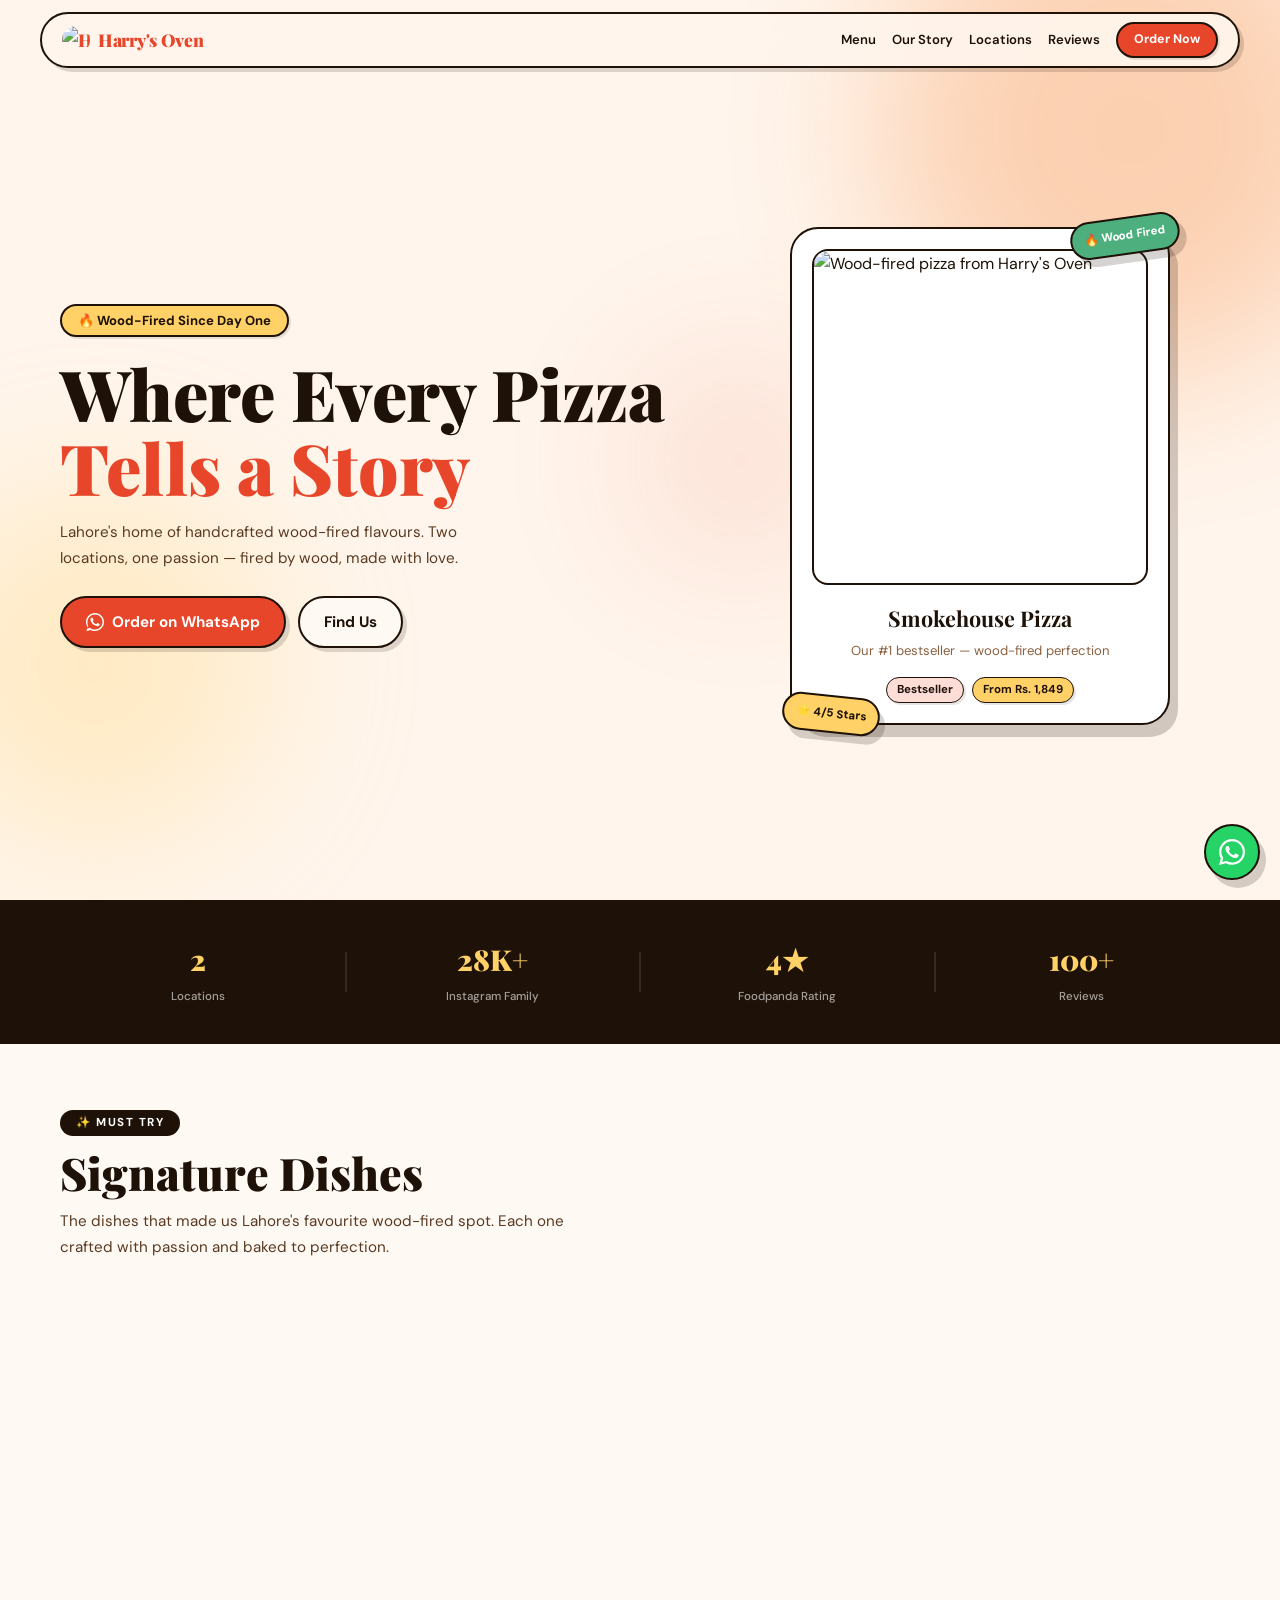
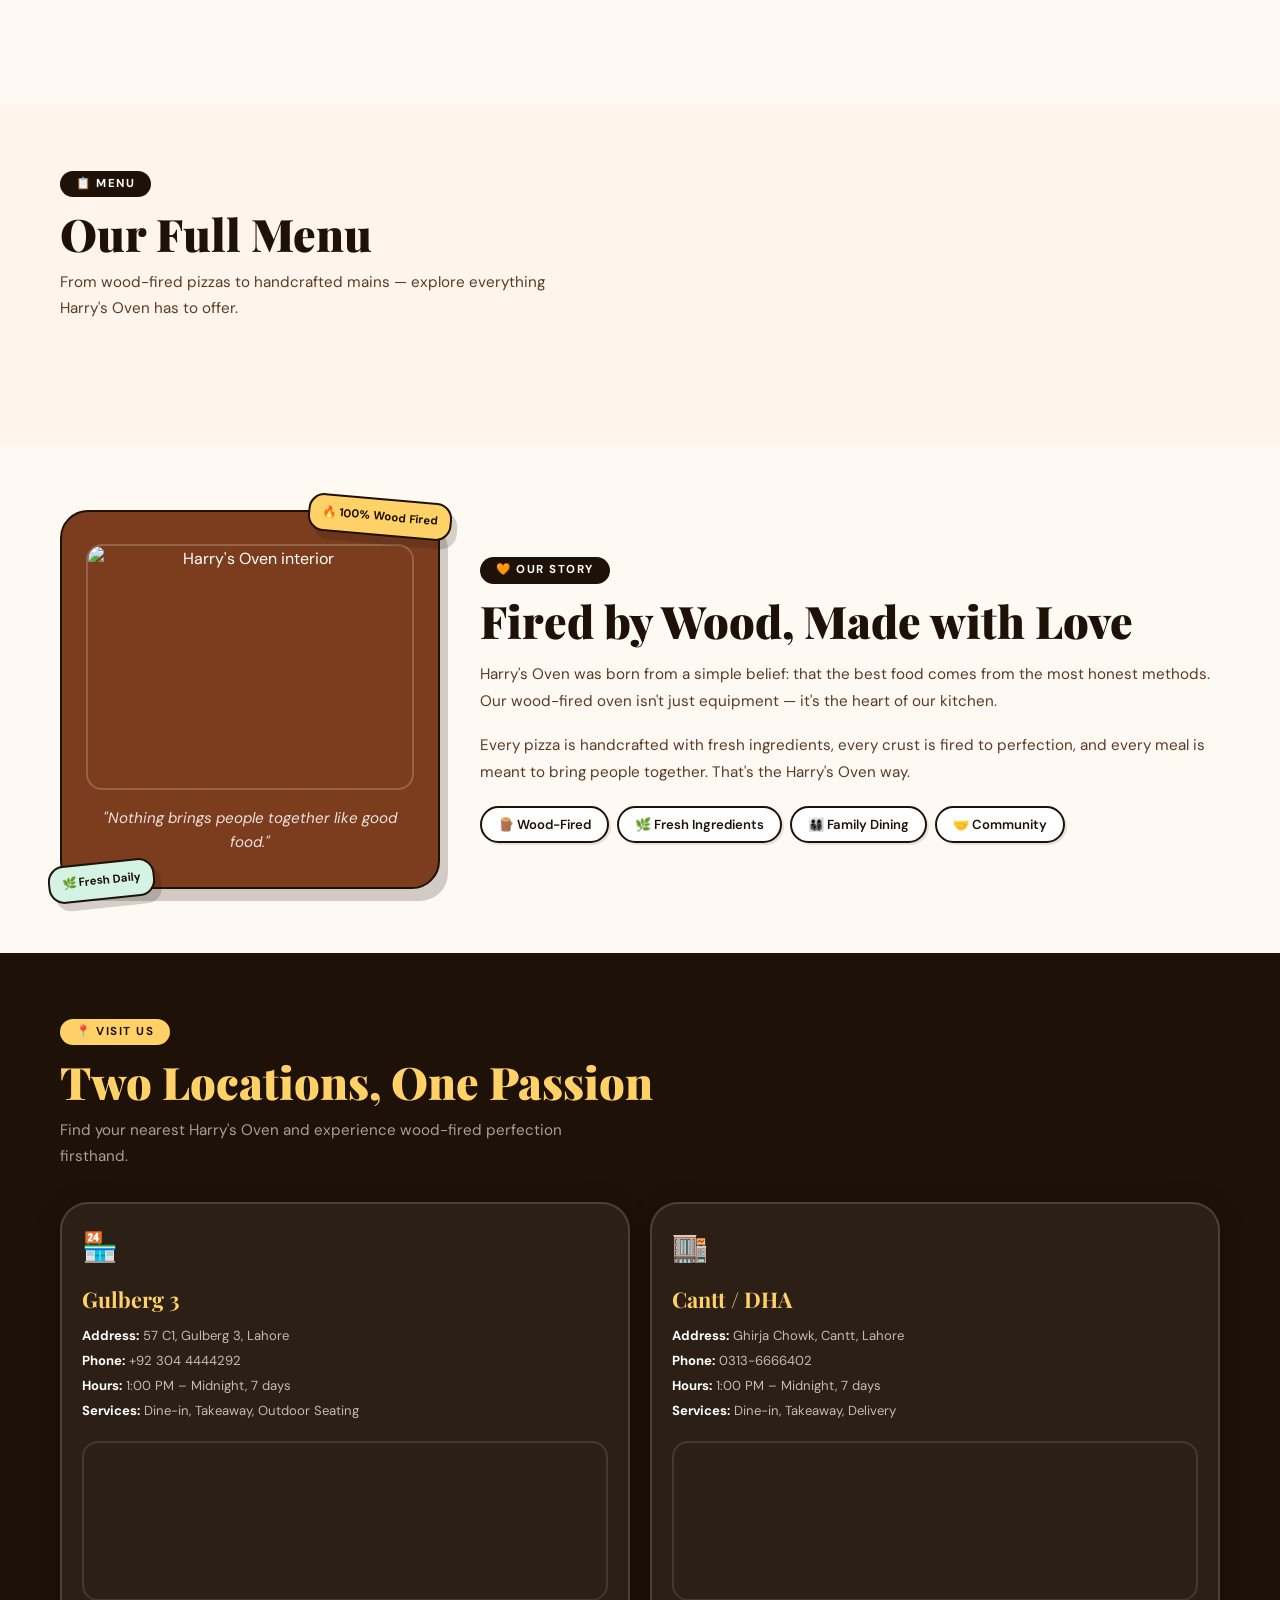
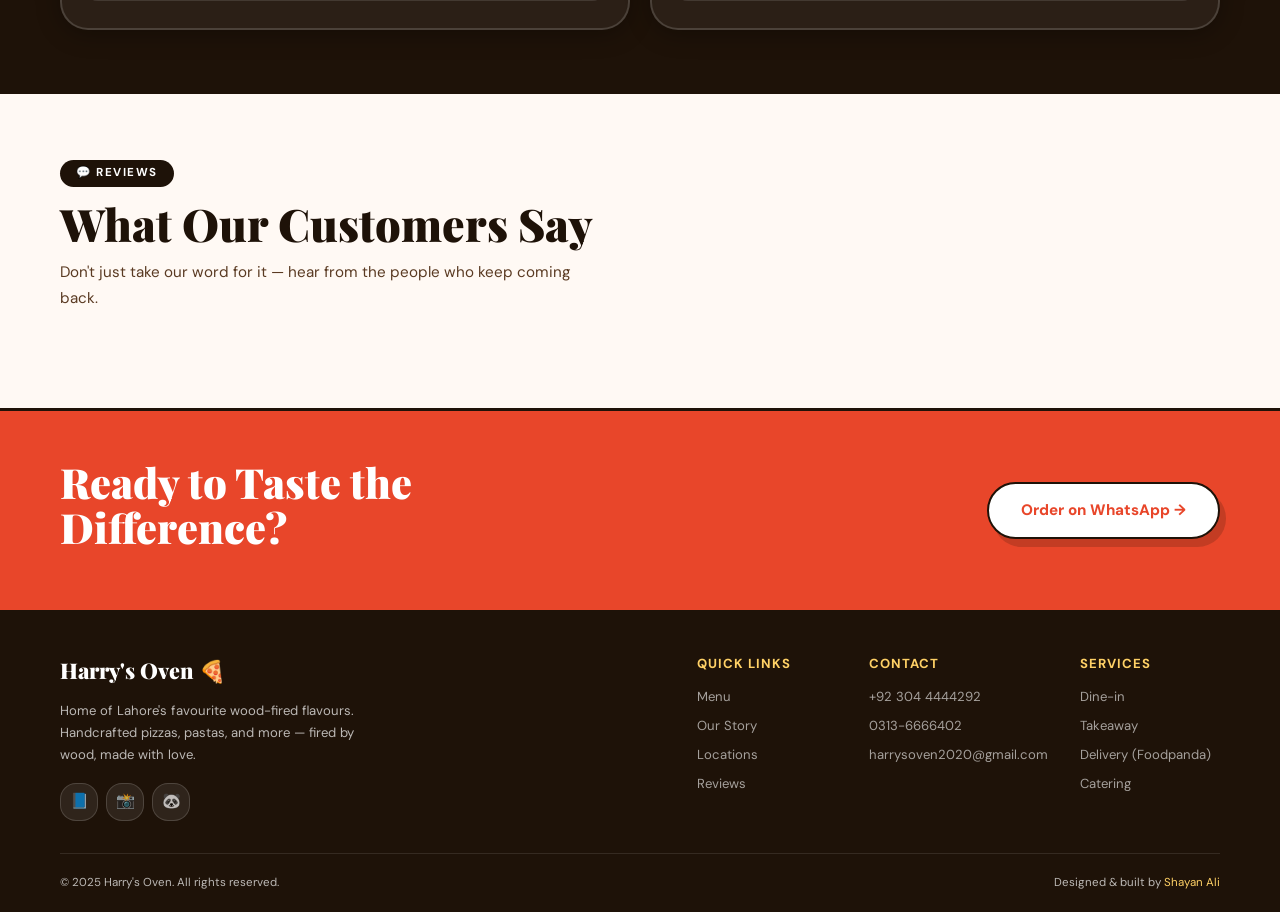
==== index.html @ 1900024e "🍕 Harry's Oven — Wood-Fired Pizza Lahore" ====
<!DOCTYPE html>
<html lang="en">
<head>
  <meta charset="UTF-8">
  <meta name="viewport" content="width=device-width, initial-scale=1.0">
  <title>Harry's Oven | Wood-Fired Pizza & Italian Cuisine in Lahore</title>
  <meta name="description" content="Harry's Oven serves Lahore's favourite handcrafted wood-fired pizzas, pastas, and more. Two locations in Gulberg 3 & Cantt. Dine-in, takeaway, delivery & catering available.">

  <!-- Open Graph -->
  <meta property="og:title" content="Harry's Oven — Wood-Fired Pizza Lahore">
  <meta property="og:description" content="Home of Lahore's favourite wood-fired flavours. Handcrafted pizzas, pastas & more. Two locations.">
  <meta property="og:type" content="restaurant">
  <meta property="og:url" content="https://harrys-oven.pages.dev">

  <!-- Fonts -->
  <link rel="preconnect" href="https://fonts.googleapis.com">
  <link rel="preconnect" href="https://fonts.gstatic.com" crossorigin>
  <link href="https://fonts.googleapis.com/css2?family=Playfair+Display:wght@700;900&family=DM+Sans:wght@400;500;600;700&display=swap" rel="stylesheet">

  <!-- Styles -->
  <link rel="stylesheet" href="css/style.css">

  <!-- Favicon (placeholder — replace with actual logo) -->
  <link rel="icon" type="image/jpeg" href="data:image/svg+xml,<svg xmlns='http://www.w3.org/2000/svg' viewBox='0 0 100 100'><text y='.9em' font-size='90'>🍕</text></svg>">
</head>
<body>

  <!-- ═══ NAVBAR ═══ -->
  <nav class="navbar">
    <div class="nav-inner">
      <a href="#" class="nav-logo">
        <img src="https://images.unsplash.com/photo-1574071318508-1cdbab80d002?w=80&h=80&fit=crop" alt="Harry's Oven Logo">
        Harry's Oven
      </a>
      <div class="nav-links">
        <a href="#menu">Menu</a>
        <a href="#story">Our Story</a>
        <a href="#locations">Locations</a>
        <a href="#reviews">Reviews</a>
        <a href="#contact" class="nav-cta">Order Now</a>
      </div>
      <button class="nav-hamburger" aria-label="Toggle menu">
        <span></span><span></span><span></span>
      </button>
    </div>
  </nav>

  <!-- Mobile overlay -->
  <div class="nav-mobile">
    <a href="#menu">Menu</a>
    <a href="#story">Our Story</a>
    <a href="#locations">Locations</a>
    <a href="#reviews">Reviews</a>
    <a href="#contact">Order Now</a>
  </div>

  <!-- ═══ HERO ═══ -->
  <section class="hero">
    <div class="blob blob-1"></div>
    <div class="blob blob-2"></div>
    <div class="blob blob-3"></div>

    <div class="container">
      <div class="hero-text">
        <div class="hero-badge">🔥 Wood-Fired Since Day One</div>
        <h1>Where Every Pizza <em>Tells a Story</em></h1>
        <p class="hero-sub">Lahore's home of handcrafted wood-fired flavours. Two locations, one passion — fired by wood, made with love.</p>
        <div class="hero-btns">
          <a href="https://wa.me/923044444292?text=Hi%20Harry's%20Oven!%20I'd%20like%20to%20place%20an%20order." class="btn btn-primary" target="_blank" rel="noopener">
            <svg width="18" height="18" viewBox="0 0 24 24" fill="currentColor"><path d="M17.472 14.382c-.297-.149-1.758-.867-2.03-.967-.273-.099-.471-.148-.67.15-.197.297-.767.966-.94 1.164-.173.199-.347.223-.644.075-.297-.15-1.255-.463-2.39-1.475-.883-.788-1.48-1.761-1.653-2.059-.173-.297-.018-.458.13-.606.134-.133.298-.347.446-.52.149-.174.198-.298.298-.497.099-.198.05-.371-.025-.52-.075-.149-.669-1.612-.916-2.207-.242-.579-.487-.5-.669-.51-.173-.008-.371-.01-.57-.01-.198 0-.52.074-.792.372-.272.297-1.04 1.016-1.04 2.479 0 1.462 1.065 2.875 1.213 3.074.149.198 2.096 3.2 5.077 4.487.709.306 1.262.489 1.694.625.712.227 1.36.195 1.871.118.571-.085 1.758-.719 2.006-1.413.248-.694.248-1.289.173-1.413-.074-.124-.272-.198-.57-.347z"/><path d="M12 0C5.373 0 0 5.373 0 12c0 2.625.846 5.059 2.284 7.034L.789 23.492a.5.5 0 00.611.611l4.458-1.495A11.952 11.952 0 0012 24c6.627 0 12-5.373 12-12S18.627 0 12 0zm0 22c-2.387 0-4.594-.768-6.39-2.068l-.446-.34-3.328 1.116 1.116-3.328-.34-.446A9.935 9.935 0 012 12C2 6.486 6.486 2 12 2s10 4.486 10 10-4.486 10-10 10z"/></svg>
            Order on WhatsApp
          </a>
          <a href="#locations" class="btn btn-secondary">Find Us</a>
        </div>
      </div>

      <div class="hero-visual">
        <div class="hero-card">
          <div class="sticker sticker-1">🔥 Wood Fired</div>
          <div class="sticker sticker-2">⭐ 4/5 Stars</div>
          <img class="hero-card-img" src="https://images.unsplash.com/photo-1574071318508-1cdbab80d002?w=500&h=500&fit=crop" alt="Wood-fired pizza from Harry's Oven">
          <div class="hero-card-title">Smokehouse Pizza</div>
          <div class="hero-card-sub">Our #1 bestseller — wood-fired perfection</div>
          <div class="hero-card-tags">
            <span class="sig-badge red">Bestseller</span>
            <span class="sig-badge">From Rs. 1,849</span>
          </div>
        </div>
      </div>
    </div>
  </section>

  <!-- ═══ STATS BAR ═══ -->
  <div class="stats-bar">
    <div class="container">
      <div class="stat-item">
        <span class="stat-num">2</span>
        <span class="stat-label">Locations</span>
      </div>
      <div class="stat-divider"></div>
      <div class="stat-item">
        <span class="stat-num">28K+</span>
        <span class="stat-label">Instagram Family</span>
      </div>
      <div class="stat-divider"></div>
      <div class="stat-item">
        <span class="stat-num">4★</span>
        <span class="stat-label">Foodpanda Rating</span>
      </div>
      <div class="stat-divider"></div>
      <div class="stat-item">
        <span class="stat-num">100+</span>
        <span class="stat-label">Reviews</span>
      </div>
    </div>
  </div>

  <!-- ═══ SIGNATURE DISHES ═══ -->
  <section class="signature-section" id="signature">
    <div class="container">
      <div class="section-eyebrow">✨ Must Try</div>
      <h2>Signature Dishes</h2>
      <p class="section-lead">The dishes that made us Lahore's favourite wood-fired spot. Each one crafted with passion and baked to perfection.</p>
      <div class="signature-grid" id="signature-grid">
        <!-- Rendered by JS -->
      </div>
    </div>
  </section>

  <!-- ═══ FULL MENU ═══ -->
  <section class="menu-section" id="menu">
    <div class="container">
      <div class="section-eyebrow">📋 Menu</div>
      <h2>Our Full Menu</h2>
      <p class="section-lead">From wood-fired pizzas to handcrafted mains — explore everything Harry's Oven has to offer.</p>
      <div class="menu-tabs" id="menu-tabs">
        <!-- Rendered by JS -->
      </div>
      <div class="menu-grid" id="menu-grid">
        <!-- Rendered by JS -->
      </div>
    </div>
  </section>

  <!-- ═══ OUR STORY ═══ -->
  <section class="story-section" id="story">
    <div class="container">
      <div class="story-visual">
        <div class="float-chip chip-1">🔥 100% Wood Fired</div>
        <div class="float-chip chip-2">🌿 Fresh Daily</div>
        <div class="oven-card">
          <img class="oven-card-img" src="https://images.unsplash.com/photo-1555396273-367ea4eb4db5?w=500&h=400&fit=crop" alt="Harry's Oven interior">
          <p>"Nothing brings people together like good food."</p>
        </div>
      </div>
      <div class="story-text">
        <div class="section-eyebrow">🧡 Our Story</div>
        <h2>Fired by Wood, Made with Love</h2>
        <p>Harry's Oven was born from a simple belief: that the best food comes from the most honest methods. Our wood-fired oven isn't just equipment — it's the heart of our kitchen.</p>
        <p>Every pizza is handcrafted with fresh ingredients, every crust is fired to perfection, and every meal is meant to bring people together. That's the Harry's Oven way.</p>
        <div class="story-values">
          <span class="value-chip">🪵 Wood-Fired</span>
          <span class="value-chip">🌿 Fresh Ingredients</span>
          <span class="value-chip">👨‍👩‍👧‍👦 Family Dining</span>
          <span class="value-chip">🤝 Community</span>
        </div>
      </div>
    </div>
  </section>

  <!-- ═══ LOCATIONS ═══ -->
  <section class="locations-section" id="locations">
    <div class="container">
      <div class="section-eyebrow" style="background:var(--clr-yellow);color:var(--clr-dark)">📍 Visit Us</div>
      <h2>Two Locations, One Passion</h2>
      <p class="section-lead">Find your nearest Harry's Oven and experience wood-fired perfection firsthand.</p>
      <div class="locations-grid">
        <div class="loc-card">
          <div class="loc-icon">🏪</div>
          <div class="loc-name">Gulberg 3</div>
          <div class="loc-detail"><strong>Address:</strong> 57 C1, Gulberg 3, Lahore</div>
          <div class="loc-detail"><strong>Phone:</strong> +92 304 4444292</div>
          <div class="loc-detail"><strong>Hours:</strong> 1:00 PM – Midnight, 7 days</div>
          <div class="loc-detail"><strong>Services:</strong> Dine-in, Takeaway, Outdoor Seating</div>
          <iframe class="loc-map" src="https://www.google.com/maps/embed?pb=!1m18!1m12!1m3!1d3401.2!2d74.35!3d31.52!2m3!1f0!2f0!3f0!3m2!1i1024!2i768!4f13.1!3m3!1m2!1s0x0%3A0x0!2zMzHCsDMxJzEyLjAiTiA3NMKwMjEnMDAuMCJF!5e0!3m2!1sen!2spk!4v1" allowfullscreen="" loading="lazy" referrerpolicy="no-referrer-when-downgrade"></iframe>
        </div>
        <div class="loc-card">
          <div class="loc-icon">🏬</div>
          <div class="loc-name">Cantt / DHA</div>
          <div class="loc-detail"><strong>Address:</strong> Ghirja Chowk, Cantt, Lahore</div>
          <div class="loc-detail"><strong>Phone:</strong> 0313-6666402</div>
          <div class="loc-detail"><strong>Hours:</strong> 1:00 PM – Midnight, 7 days</div>
          <div class="loc-detail"><strong>Services:</strong> Dine-in, Takeaway, Delivery</div>
          <iframe class="loc-map" src="https://www.google.com/maps/embed?pb=!1m18!1m12!1m3!1d3404.6!2d74.37!3d31.47!2m3!1f0!2f0!3f0!3m2!1i1024!2i768!4f13.1!3m3!1m2!1s0x0%3A0x0!2zMzHCsDI4JzEyLjAiTiA3NMKwMjInMTIuMCJF!5e0!3m2!1sen!2spk!4v1" allowfullscreen="" loading="lazy" referrerpolicy="no-referrer-when-downgrade"></iframe>
        </div>
      </div>
    </div>
  </section>

  <!-- ═══ REVIEWS ═══ -->
  <section class="reviews-section" id="reviews">
    <div class="container">
      <div class="section-eyebrow">💬 Reviews</div>
      <h2>What Our Customers Say</h2>
      <p class="section-lead">Don't just take our word for it — hear from the people who keep coming back.</p>
      <div class="reviews-grid" id="reviews-grid">
        <!-- Rendered by JS -->
      </div>
    </div>
  </section>

  <!-- ═══ CTA BANNER ═══ -->
  <div class="cta-banner" id="contact">
    <div class="container">
      <h2>Ready to Taste the Difference?</h2>
      <a href="https://wa.me/923044444292?text=Hi%20Harry's%20Oven!%20I'd%20like%20to%20place%20an%20order." class="btn btn-white" target="_blank" rel="noopener">
        Order on WhatsApp →
      </a>
    </div>
  </div>

  <!-- ═══ FOOTER ═══ -->
  <footer>
    <div class="container">
      <div class="footer-top">
        <div class="footer-brand">
          <div class="footer-logo">Harry's Oven 🍕</div>
          <p class="footer-desc">Home of Lahore's favourite wood-fired flavours. Handcrafted pizzas, pastas, and more — fired by wood, made with love.</p>
          <div class="footer-social">
            <a href="https://www.facebook.com/harrysovencafe" target="_blank" rel="noopener" aria-label="Facebook">📘</a>
            <a href="https://www.instagram.com/harrysovencafe" target="_blank" rel="noopener" aria-label="Instagram">📸</a>
            <a href="https://www.foodpanda.pk/restaurant/sw0d/harrys-oven-dha" target="_blank" rel="noopener" aria-label="Foodpanda">🐼</a>
          </div>
        </div>
        <div class="footer-col">
          <h4>Quick Links</h4>
          <a href="#menu">Menu</a>
          <a href="#story">Our Story</a>
          <a href="#locations">Locations</a>
          <a href="#reviews">Reviews</a>
        </div>
        <div class="footer-col">
          <h4>Contact</h4>
          <a href="tel:+923044444292">+92 304 4444292</a>
          <a href="tel:03136666402">0313-6666402</a>
          <a href="mailto:harrysoven2020@gmail.com">harrysoven2020@gmail.com</a>
        </div>
        <div class="footer-col">
          <h4>Services</h4>
          <a href="#">Dine-in</a>
          <a href="#">Takeaway</a>
          <a href="https://www.foodpanda.pk/restaurant/sw0d/harrys-oven-dha" target="_blank" rel="noopener">Delivery (Foodpanda)</a>
          <a href="#">Catering</a>
        </div>
      </div>
      <div class="footer-bottom">
        <span>© 2025 Harry's Oven. All rights reserved.</span>
        <span>Designed & built by <a href="#">Shayan Ali</a></span>
      </div>
    </div>
  </footer>

  <!-- ═══ WHATSAPP FLOAT ═══ -->
  <a href="https://wa.me/923044444292?text=Hi%20Harry's%20Oven!%20I'd%20like%20to%20place%20an%20order." class="whatsapp-float" target="_blank" rel="noopener" aria-label="Chat on WhatsApp">
    <svg viewBox="0 0 24 24"><path d="M17.472 14.382c-.297-.149-1.758-.867-2.03-.967-.273-.099-.471-.148-.67.15-.197.297-.767.966-.94 1.164-.173.199-.347.223-.644.075-.297-.15-1.255-.463-2.39-1.475-.883-.788-1.48-1.761-1.653-2.059-.173-.297-.018-.458.13-.606.134-.133.298-.347.446-.52.149-.174.198-.298.298-.497.099-.198.05-.371-.025-.52-.075-.149-.669-1.612-.916-2.207-.242-.579-.487-.5-.669-.51-.173-.008-.371-.01-.57-.01-.198 0-.52.074-.792.372-.272.297-1.04 1.016-1.04 2.479 0 1.462 1.065 2.875 1.213 3.074.149.198 2.096 3.2 5.077 4.487.709.306 1.262.489 1.694.625.712.227 1.36.195 1.871.118.571-.085 1.758-.719 2.006-1.413.248-.694.248-1.289.173-1.413-.074-.124-.272-.198-.57-.347m-5.421 7.403h-.004a9.87 9.87 0 01-5.031-1.378l-.361-.214-3.741 .981.998-3.648-.235-.374a9.86 9.86 0 01-1.51-5.26c.001-5.45 4.436-9.884 9.888-9.884 2.64 0 5.122 1.03 6.988 2.898a9.825 9.825 0 012.893 6.994c-.003 5.45-4.437 9.884-9.885 9.884m8.413-18.297A11.815 11.815 0 0012.05 0C5.495 0 .16 5.335.157 11.892c0 2.096.547 4.142 1.588 5.945L.057 24l6.305-1.654a11.882 11.882 0 005.683 1.448h.005c6.554 0 11.89-5.335 11.893-11.893a11.821 11.821 0 00-3.48-8.413z"/></svg>
    <span class="whatsapp-tooltip">Order on WhatsApp</span>
  </a>

  <!-- ═══ SCRIPTS ═══ -->
  <script src="https://www.gstatic.com/firebasejs/10.12.2/firebase-app-compat.js"></script>
  <script src="https://www.gstatic.com/firebasejs/10.12.2/firebase-database-compat.js"></script>
  <script src="js/firebase-init.js"></script>
  <script src="js/app.js"></script>
</body>
</html>
---- css/style.css ----
/* ═══════════════════════════════════════════════════════════
   HARRY'S OVEN — Claymorphism Design System
   ═══════════════════════════════════════════════════════════ */

/* ── TOKENS ─────────────────────────────────────────────── */
:root {
  --clr-bg:        #FFF5EC;
  --clr-cream:     #FFF9F4;
  --clr-dark:      #1E1208;
  --clr-red:       #E8462A;
  --clr-red-dark:  #C4301A;
  --clr-orange:    #F57C2B;
  --clr-yellow:    #FFD166;
  --clr-green:     #4CAF7D;
  --clr-green-dark:#3A8A62;
  --clr-brown:     #7B3D1E;
  --clr-text:      #1E1208;
  --clr-text-mid:  #5A3A22;
  --clr-text-light:#8A6040;

  --shadow-xs: 2px 2px 0px rgba(30,18,8,0.10);
  --shadow-sm: 4px 4px 0px rgba(30,18,8,0.15);
  --shadow-md: 6px 8px 0px rgba(30,18,8,0.18);
  --shadow-lg: 8px 12px 0px rgba(30,18,8,0.20);
  --shadow-xl: 10px 16px 0px rgba(30,18,8,0.22);

  --r-pill:  9999px;
  --r-card:  28px;
  --r-sm:    16px;
  --r-xs:    10px;

  --sp-1: 4px;  --sp-2: 8px;  --sp-3: 12px;  --sp-4: 16px;
  --sp-5: 20px; --sp-6: 24px; --sp-8: 32px;   --sp-10: 40px;
  --sp-12: 48px; --sp-16: 64px; --sp-20: 80px;

  --ff-display: 'Playfair Display', Georgia, serif;
  --ff-body:    'DM Sans', -apple-system, sans-serif;

  --fs-xs: 0.72rem;  --fs-sm: 0.82rem;  --fs-base: 0.95rem;
  --fs-md: 1.1rem;   --fs-lg: 1.35rem;  --fs-xl: 1.8rem;
  --fs-2xl: 2.4rem;  --fs-3xl: 3.2rem;  --fs-4xl: 4rem;

  --ease-out: cubic-bezier(0.22, 1, 0.36, 1);
  --t-fast: 150ms var(--ease-out);
  --t-base: 250ms var(--ease-out);
}

/* ── RESET ──────────────────────────────────────────────── */
*, *::before, *::after { box-sizing: border-box; margin: 0; padding: 0; }
html { scroll-behavior: smooth; -webkit-text-size-adjust: 100%; }
img { max-width: 100%; height: auto; display: block; }
a { color: inherit; text-decoration: none; }
button { font: inherit; cursor: pointer; border: none; background: none; }
ul, ol { list-style: none; }

body {
  font-family: var(--ff-body);
  background: var(--clr-bg);
  color: var(--clr-text);
  line-height: 1.6;
  overflow-x: hidden;
  -webkit-font-smoothing: antialiased;
}

/* ── UTILITIES ──────────────────────────────────────────── */
.container { width: 100%; max-width: 1200px; margin: 0 auto; padding: 0 var(--sp-5); }
.sr-only { position: absolute; width: 1px; height: 1px; padding: 0; margin: -1px; overflow: hidden; clip: rect(0,0,0,0); border: 0; }

/* ── NAVBAR ─────────────────────────────────────────────── */
.navbar {
  position: fixed; top: 0; left: 0; right: 0; z-index: 1000;
  padding: var(--sp-3);
  transition: background var(--t-base), box-shadow var(--t-base);
}
.navbar.scrolled {
  background: rgba(255,245,236,0.95);
  backdrop-filter: blur(16px);
  -webkit-backdrop-filter: blur(16px);
  box-shadow: 0 2px 20px rgba(30,18,8,0.08);
}
.nav-inner {
  max-width: 1200px; margin: 0 auto;
  display: flex; align-items: center; justify-content: space-between;
  background: rgba(255,245,236,0.92);
  backdrop-filter: blur(14px);
  -webkit-backdrop-filter: blur(14px);
  border: 2px solid var(--clr-dark);
  border-radius: var(--r-pill);
  padding: 8px var(--sp-5);
  box-shadow: var(--shadow-sm);
}
.nav-logo {
  font-family: var(--ff-display);
  font-size: 1.1rem; font-weight: 900;
  color: var(--clr-red);
  letter-spacing: -0.3px;
  display: flex; align-items: center; gap: var(--sp-2);
  white-space: nowrap;
}
.nav-logo img { height: 28px; width: 28px; border-radius: 50%; object-fit: cover; flex-shrink: 0; }
.nav-links { display: flex; align-items: center; gap: var(--sp-4); }
.nav-links a {
  font-size: var(--fs-sm); font-weight: 600;
  color: var(--clr-text); transition: color var(--t-fast);
  position: relative; white-space: nowrap;
}
.nav-links a:hover { color: var(--clr-red); }
.nav-links a::after {
  content: ''; position: absolute; bottom: -4px; left: 0;
  width: 0; height: 2px; background: var(--clr-red);
  transition: width var(--t-base);
}
.nav-links a:hover::after { width: 100%; }
.nav-cta {
  background: var(--clr-red); color: #fff !important;
  border: 2px solid var(--clr-dark);
  border-radius: var(--r-pill);
  padding: 6px var(--sp-4);
  font-weight: 700 !important; font-size: 0.78rem !important;
  box-shadow: var(--shadow-xs);
  transition: transform var(--t-fast), box-shadow var(--t-fast);
  white-space: nowrap;
}
.nav-cta:hover { transform: translate(-1px,-2px); box-shadow: var(--shadow-sm); }
.nav-cta::after { display: none !important; }

/* Mobile hamburger */
.nav-hamburger {
  display: none;
  flex-direction: column; gap: 5px;
  padding: var(--sp-2);
  min-width: 36px;
}
.nav-hamburger span {
  display: block; width: 22px; height: 2.5px;
  background: var(--clr-dark); border-radius: 2px;
  transition: transform var(--t-base), opacity var(--t-base);
}
.nav-hamburger.active span:nth-child(1) { transform: translateY(7.5px) rotate(45deg); }
.nav-hamburger.active span:nth-child(2) { opacity: 0; }
.nav-hamburger.active span:nth-child(3) { transform: translateY(-7.5px) rotate(-45deg); }

/* Mobile menu overlay */
.nav-mobile {
  display: none;
  position: fixed; inset: 0; z-index: 999;
  background: rgba(255,245,236,0.98);
  backdrop-filter: blur(20px);
  -webkit-backdrop-filter: blur(20px);
  flex-direction: column; align-items: center; justify-content: center;
  gap: var(--sp-8);
  opacity: 0; pointer-events: none;
  transition: opacity var(--t-base);
}
.nav-mobile.open { opacity: 1; pointer-events: all; }
.nav-mobile a {
  font-family: var(--ff-display);
  font-size: var(--fs-xl); font-weight: 700;
  color: var(--clr-text); transition: color var(--t-fast);
}
.nav-mobile a:hover { color: var(--clr-red); }

/* ── HERO ───────────────────────────────────────────────── */
.hero {
  min-height: 100vh; display: flex; align-items: center;
  padding: 100px var(--sp-5) var(--sp-12);
  position: relative; overflow: hidden;
}
.hero .container { display: flex; gap: var(--sp-10); align-items: center; }

/* Floating blobs */
.blob {
  position: absolute; border-radius: 50%;
  filter: blur(80px); opacity: 0.3; pointer-events: none;
}
.blob-1 { width: 500px; height: 500px; background: var(--clr-orange); top: -120px; right: -100px; }
.blob-2 { width: 350px; height: 350px; background: var(--clr-yellow); bottom: 60px; left: -80px; }
.blob-3 { width: 200px; height: 200px; background: var(--clr-red); top: 40%; left: 50%; opacity: 0.15; }

.hero-text { flex: 1; min-width: 0; position: relative; z-index: 2; }
.hero-badge {
  display: inline-flex; align-items: center; gap: var(--sp-2);
  background: var(--clr-yellow);
  border: 2px solid var(--clr-dark);
  border-radius: var(--r-pill);
  padding: var(--sp-1) var(--sp-4);
  font-size: var(--fs-sm); font-weight: 700;
  box-shadow: var(--shadow-xs);
  margin-bottom: var(--sp-5);
}
h1 {
  font-family: var(--ff-display);
  font-size: clamp(2.4rem, 5.5vw, 4.5rem);
  font-weight: 900; line-height: 1.05;
  margin-bottom: var(--sp-4);
}
h1 em { font-style: normal; color: var(--clr-red); display: block; }
.hero-sub {
  font-size: var(--fs-base); color: var(--clr-text-mid);
  line-height: 1.7; max-width: 460px;
  margin-bottom: var(--sp-6);
}
.hero-btns { display: flex; gap: var(--sp-3); flex-wrap: wrap; }

/* Buttons */
.btn {
  display: inline-flex; align-items: center; justify-content: center; gap: var(--sp-2);
  font-weight: 700; font-size: var(--fs-base);
  border: 2.5px solid var(--clr-dark);
  border-radius: var(--r-pill);
  padding: 12px 24px;
  box-shadow: var(--shadow-sm);
  transition: transform var(--t-fast), box-shadow var(--t-fast);
  cursor: pointer; text-decoration: none;
  white-space: nowrap;
}
.btn:hover { transform: translate(-2px,-3px); box-shadow: var(--shadow-md); }
.btn:active { transform: translate(0,0); box-shadow: var(--shadow-xs); }
.btn-primary { background: var(--clr-red); color: #fff; }
.btn-primary:hover { background: var(--clr-red-dark); }
.btn-secondary { background: var(--clr-cream); color: var(--clr-text); }
.btn-green { background: var(--clr-green); color: #fff; }
.btn-green:hover { background: var(--clr-green-dark); }
.btn-sm { padding: 8px 18px; font-size: var(--fs-sm); }

/* Hero visual */
.hero-visual {
  flex: 1; min-width: 0; max-width: 480px;
  position: relative; z-index: 2;
  display: flex; justify-content: center;
}
.hero-card {
  background: #fff;
  border: 2.5px solid var(--clr-dark);
  border-radius: var(--r-card);
  padding: var(--sp-5);
  box-shadow: var(--shadow-lg);
  max-width: 380px; width: 100%;
  position: relative;
}
.hero-card-img {
  width: 100%; aspect-ratio: 1; object-fit: cover;
  border-radius: var(--r-sm);
  border: 2px solid var(--clr-dark);
  margin-bottom: var(--sp-4);
}
.hero-card-title {
  font-family: var(--ff-display);
  font-size: var(--fs-lg); font-weight: 700;
  text-align: center; margin-bottom: var(--sp-1);
}
.hero-card-sub {
  font-size: var(--fs-sm); color: var(--clr-text-light);
  text-align: center; margin-bottom: var(--sp-4);
}
.hero-card-tags { display: flex; gap: var(--sp-2); flex-wrap: wrap; justify-content: center; }

/* Floating stickers */
.sticker {
  position: absolute;
  border: 2.5px solid var(--clr-dark);
  border-radius: var(--r-card);
  padding: var(--sp-2) var(--sp-3);
  font-size: var(--fs-xs); font-weight: 800;
  box-shadow: var(--shadow-md);
  white-space: nowrap;
  z-index: 3;
}
.sticker-1 { background: var(--clr-green); color: #fff; top: -12px; right: -12px; transform: rotate(-8deg); }
.sticker-2 { background: var(--clr-yellow); bottom: -10px; left: -10px; transform: rotate(6deg); }

/* ── STATS BAR ──────────────────────────────────────────── */
.stats-bar {
  background: var(--clr-dark);
  padding: var(--sp-6) var(--sp-5);
}
.stats-bar .container {
  display: flex; flex-wrap: wrap;
  justify-content: space-around; align-items: center; gap: var(--sp-2);
}
.stat-item { text-align: center; padding: var(--sp-3) var(--sp-4); flex: 1; min-width: 80px; }
.stat-num {
  font-family: var(--ff-display);
  font-size: var(--fs-xl); font-weight: 900;
  color: var(--clr-yellow); display: block;
}
.stat-label { font-size: var(--fs-xs); color: rgba(255,255,255,0.6); font-weight: 500; }
.stat-divider { width: 2px; height: 40px; background: rgba(255,255,255,0.1); }

/* ── SECTION COMMON ─────────────────────────────────────── */
section { padding: var(--sp-16) var(--sp-5); }
.section-eyebrow {
  display: inline-flex; align-items: center; gap: var(--sp-2);
  background: var(--clr-dark); color: #fff;
  border-radius: var(--r-pill);
  padding: var(--sp-1) var(--sp-4);
  font-size: var(--fs-xs); font-weight: 700;
  letter-spacing: 1.5px; text-transform: uppercase;
  margin-bottom: var(--sp-3);
}
h2 {
  font-family: var(--ff-display);
  font-size: clamp(1.7rem, 4vw, 2.8rem);
  font-weight: 900; line-height: 1.1;
  margin-bottom: var(--sp-3);
}
.section-lead {
  font-size: var(--fs-base); color: var(--clr-text-mid);
  line-height: 1.7; max-width: 520px;
  margin-bottom: var(--sp-8);
}

/* ── SIGNATURE DISHES ───────────────────────────────────── */
.signature-section { background: var(--clr-cream); }
.signature-grid {
  display: grid;
  grid-template-columns: repeat(auto-fill, minmax(220px, 1fr));
  gap: var(--sp-4);
}
.sig-card {
  background: #fff;
  border: 2.5px solid var(--clr-dark);
  border-radius: var(--r-card);
  overflow: hidden;
  box-shadow: var(--shadow-md);
  transition: transform var(--t-base), box-shadow var(--t-base);
  position: relative;
}
.sig-card:hover { transform: translate(-3px,-4px); box-shadow: var(--shadow-lg); }
.sig-card-img {
  width: 100%; aspect-ratio: 4/3; object-fit: cover;
  border-bottom: 2.5px solid var(--clr-dark);
}
.sig-card-body { padding: var(--sp-4); }
.sig-card-name {
  font-family: var(--ff-display);
  font-size: var(--fs-base); font-weight: 700;
  margin-bottom: 4px;
}
.sig-card-desc {
  font-size: var(--fs-sm); color: var(--clr-text-light);
  line-height: 1.5; margin-bottom: var(--sp-3);
}
.sig-card-footer { display: flex; align-items: center; justify-content: space-between; }
.sig-price { font-weight: 800; color: var(--clr-red); font-size: var(--fs-base); }
.sig-badge {
  background: var(--clr-yellow);
  border: 1.5px solid var(--clr-dark);
  border-radius: var(--r-pill);
  padding: 3px 10px;
  font-size: var(--fs-xs); font-weight: 700;
  box-shadow: var(--shadow-xs);
}
.sig-badge.green { background: #D4F3E5; }
.sig-badge.red { background: #FFDDD7; }

/* ── MENU ────────────────────────────────────────────────── */
.menu-section { }
.menu-tabs {
  display: flex; gap: var(--sp-2); flex-wrap: wrap;
  margin-bottom: var(--sp-6);
  overflow-x: auto;
  -webkit-overflow-scrolling: touch;
  scrollbar-width: none;
  -ms-overflow-style: none;
  padding-bottom: var(--sp-1);
}
.menu-tabs::-webkit-scrollbar { display: none; }
.tab-btn {
  border: 2px solid var(--clr-dark);
  border-radius: var(--r-pill);
  padding: 8px var(--sp-4);
  font-size: var(--fs-sm); font-weight: 600;
  cursor: pointer;
  background: #fff;
  box-shadow: var(--shadow-xs);
  transition: all var(--t-fast);
  white-space: nowrap;
  flex-shrink: 0;
}
.tab-btn.active, .tab-btn:hover {
  background: var(--clr-red); color: #fff;
  transform: translate(-1px,-2px); box-shadow: var(--shadow-sm);
}
.menu-grid {
  display: grid;
  grid-template-columns: repeat(auto-fill, minmax(250px, 1fr));
  gap: var(--sp-4);
}
.menu-card {
  background: #fff;
  border: 2.5px solid var(--clr-dark);
  border-radius: var(--r-card);
  overflow: hidden;
  box-shadow: var(--shadow-md);
  transition: transform var(--t-base), box-shadow var(--t-base);
  position: relative;
}
.menu-card:hover { transform: translate(-3px,-4px); box-shadow: var(--shadow-lg); }
.menu-card-img {
  width: 100%; aspect-ratio: 16/10; object-fit: cover;
  border-bottom: 2.5px solid var(--clr-dark);
  background: var(--clr-cream);
}
.menu-card-body { padding: var(--sp-4); }
.menu-card-name {
  font-family: var(--ff-display);
  font-size: var(--fs-base); font-weight: 700;
  margin-bottom: 4px;
}
.menu-card-desc {
  font-size: var(--fs-sm); color: var(--clr-text-light);
  line-height: 1.55; margin-bottom: var(--sp-3);
}
.menu-card-footer { display: flex; align-items: center; justify-content: space-between; flex-wrap: wrap; gap: var(--sp-2); }
.menu-price { font-weight: 800; color: var(--clr-red); font-size: var(--fs-base); }
.menu-price .from { font-size: var(--fs-xs); color: var(--clr-text-light); font-weight: 500; }
.menu-sizes {
  display: flex; gap: var(--sp-2); margin-bottom: var(--sp-3);
  flex-wrap: wrap;
}
.size-chip {
  border: 1.5px solid var(--clr-dark);
  border-radius: var(--r-pill);
  padding: 3px 10px;
  font-size: var(--fs-xs); font-weight: 700;
  background: var(--clr-cream);
  cursor: pointer;
  transition: all var(--t-fast);
}
.size-chip.active { background: var(--clr-yellow); }
.menu-badge {
  background: var(--clr-yellow);
  border: 1.5px solid var(--clr-dark);
  border-radius: var(--r-pill);
  padding: 3px 10px;
  font-size: var(--fs-xs); font-weight: 700;
  box-shadow: var(--shadow-xs);
}
.menu-badge.green { background: #D4F3E5; }
.menu-badge.red { background: #FFDDD7; }
.sold-ribbon {
  position: absolute; top: 12px; right: -6px;
  background: var(--clr-red); color: #fff;
  font-size: var(--fs-xs); font-weight: 700;
  padding: 4px 12px;
  border-radius: 4px 0 0 4px;
  box-shadow: 2px 2px 0 rgba(30,18,8,0.2);
  z-index: 2;
}
.sold-ribbon::after {
  content: ''; position: absolute; bottom: -6px; right: 0;
  border: 3px solid transparent;
  border-top-color: #9e2010; border-right-color: #9e2010;
}

/* ── OUR STORY ──────────────────────────────────────────── */
.story-section { background: var(--clr-cream); }
.story-section .container {
  display: flex; align-items: center;
  gap: var(--sp-10); flex-wrap: wrap;
}
.story-visual {
  flex: 1; min-width: 240px; max-width: 380px;
  position: relative;
}
.oven-card {
  background: var(--clr-brown);
  border: 2.5px solid var(--clr-dark);
  border-radius: var(--r-card);
  padding: var(--sp-8) var(--sp-6);
  box-shadow: var(--shadow-lg);
  text-align: center; color: #fff;
}
.oven-card-img {
  width: 100%; aspect-ratio: 4/3; object-fit: cover;
  border-radius: var(--r-sm);
  border: 2px solid rgba(255,255,255,0.2);
  margin-bottom: var(--sp-4);
}
.oven-card p {
  font-size: var(--fs-base); opacity: 0.85;
  font-style: italic; line-height: 1.6;
}
.float-chip {
  position: absolute;
  border: 2px solid var(--clr-dark);
  border-radius: var(--r-sm);
  padding: var(--sp-2) var(--sp-3);
  font-size: var(--fs-xs); font-weight: 700;
  box-shadow: var(--shadow-md);
  white-space: nowrap;
}
.chip-1 { background: var(--clr-yellow); top: -12px; right: -12px; transform: rotate(5deg); }
.chip-2 { background: #D4F3E5; bottom: -12px; left: -12px; transform: rotate(-6deg); }

.story-text { flex: 1; min-width: 260px; }
.story-text h2 { margin-bottom: var(--sp-4); }
.story-text p { font-size: var(--fs-base); color: var(--clr-text-mid); line-height: 1.8; margin-bottom: var(--sp-4); }
.story-values { display: flex; gap: var(--sp-2); flex-wrap: wrap; margin-top: var(--sp-5); }
.value-chip {
  background: #fff;
  border: 2px solid var(--clr-dark);
  border-radius: var(--r-pill);
  padding: 6px var(--sp-4);
  font-size: var(--fs-sm); font-weight: 600;
  box-shadow: var(--shadow-xs);
}

/* ── LOCATIONS ──────────────────────────────────────────── */
.locations-section { background: var(--clr-dark); color: #fff; }
.locations-section h2 { color: var(--clr-yellow); }
.locations-section .section-lead { color: rgba(255,255,255,0.6); }
.locations-grid {
  display: grid;
  grid-template-columns: repeat(auto-fit, minmax(260px, 1fr));
  gap: var(--sp-5);
}
.loc-card {
  background: rgba(255,255,255,0.06);
  border: 2px solid rgba(255,255,255,0.15);
  border-radius: var(--r-card);
  padding: var(--sp-5);
  box-shadow: 0 4px 24px rgba(0,0,0,0.3);
  transition: transform var(--t-base);
}
.loc-card:hover { transform: translateY(-4px); }
.loc-icon { font-size: 1.8rem; margin-bottom: var(--sp-3); }
.loc-name {
  font-family: var(--ff-display);
  font-size: var(--fs-lg); font-weight: 700;
  margin-bottom: var(--sp-2); color: var(--clr-yellow);
}
.loc-detail { font-size: var(--fs-sm); color: rgba(255,255,255,0.7); margin-bottom: var(--sp-1); line-height: 1.6; }
.loc-detail strong { color: #fff; }
.loc-map {
  width: 100%; height: 160px;
  border-radius: var(--r-sm);
  border: 2px solid rgba(255,255,255,0.15);
  margin-top: var(--sp-4);
  filter: grayscale(0.4) brightness(0.8);
  transition: filter var(--t-base);
}
.loc-card:hover .loc-map { filter: grayscale(0) brightness(1); }

/* ── REVIEWS ────────────────────────────────────────────── */
.reviews-section { background: var(--clr-cream); }
.reviews-grid {
  display: grid;
  grid-template-columns: repeat(auto-fill, minmax(260px, 1fr));
  gap: var(--sp-4);
}
.review-card {
  background: #fff;
  border: 2.5px solid var(--clr-dark);
  border-radius: var(--r-card);
  padding: var(--sp-5);
  box-shadow: var(--shadow-md);
  transition: transform var(--t-base);
}
.review-card:hover { transform: translate(-2px,-3px); }
.review-stars { font-size: var(--fs-md); margin-bottom: var(--sp-2); color: var(--clr-yellow); }
.review-text {
  font-size: var(--fs-sm); line-height: 1.7;
  color: var(--clr-text-mid); margin-bottom: var(--sp-3);
  font-style: italic;
}
.review-author { display: flex; align-items: center; gap: var(--sp-2); }
.review-avatar {
  width: 34px; height: 34px; border-radius: 50%;
  background: var(--clr-yellow);
  border: 2px solid var(--clr-dark);
  display: flex; align-items: center; justify-content: center;
  font-weight: 700; font-size: var(--fs-sm);
  flex-shrink: 0;
}
.review-name { font-weight: 700; font-size: var(--fs-sm); }
.review-platform { font-size: var(--fs-xs); color: var(--clr-text-light); }

/* ── CTA BANNER ─────────────────────────────────────────── */
.cta-banner {
  background: var(--clr-red);
  border-top: 3px solid var(--clr-dark);
  border-bottom: 3px solid var(--clr-dark);
  padding: var(--sp-12) var(--sp-5);
}
.cta-banner .container {
  display: flex; flex-wrap: wrap;
  align-items: center; justify-content: space-between;
  gap: var(--sp-6);
}
.cta-banner h2 { color: #fff; font-size: clamp(1.5rem, 4vw, 2.6rem); max-width: 500px; }
.btn-white {
  background: #fff !important; color: var(--clr-red) !important;
  font-weight: 800 !important;
  border: 2.5px solid var(--clr-dark) !important;
  border-radius: var(--r-pill) !important;
  padding: 14px 32px !important;
  box-shadow: var(--shadow-md) !important;
  transition: transform var(--t-fast), box-shadow var(--t-fast) !important;
}
.btn-white:hover { transform: translate(-2px,-3px) !important; box-shadow: var(--shadow-lg) !important; }

/* ── FOOTER ─────────────────────────────────────────────── */
footer {
  background: var(--clr-dark); color: rgba(255,255,255,0.7);
  padding: var(--sp-10) var(--sp-5) var(--sp-5);
}
.footer-top { display: flex; flex-wrap: wrap; gap: var(--sp-8); margin-bottom: var(--sp-8); }
.footer-brand { flex: 2; min-width: 200px; }
.footer-logo {
  font-family: var(--ff-display);
  font-size: var(--fs-lg); font-weight: 900;
  color: #fff; margin-bottom: var(--sp-3);
}
.footer-desc { font-size: var(--fs-sm); line-height: 1.7; max-width: 320px; margin-bottom: var(--sp-4); }
.footer-social { display: flex; gap: var(--sp-2); }
.footer-social a {
  width: 38px; height: 38px; border-radius: var(--r-sm);
  background: rgba(255,255,255,0.08);
  border: 1.5px solid rgba(255,255,255,0.15);
  display: flex; align-items: center; justify-content: center;
  font-size: var(--fs-base); transition: all var(--t-fast);
}
.footer-social a:hover { background: var(--clr-red); border-color: var(--clr-red); transform: translateY(-2px); }

.footer-col { min-width: 140px; }
.footer-col h4 {
  color: var(--clr-yellow); font-size: var(--fs-sm);
  font-weight: 700; text-transform: uppercase;
  letter-spacing: 1px; margin-bottom: var(--sp-3);
}
.footer-col a {
  display: block; font-size: var(--fs-sm); color: rgba(255,255,255,0.6);
  margin-bottom: var(--sp-2); transition: color var(--t-fast);
}
.footer-col a:hover { color: #fff; }

.footer-bottom {
  border-top: 1px solid rgba(255,255,255,0.1);
  padding-top: var(--sp-5);
  display: flex; flex-wrap: wrap;
  justify-content: space-between; align-items: center;
  gap: var(--sp-3);
  font-size: var(--fs-xs);
}
.footer-bottom a { color: var(--clr-yellow); }

/* ── WHATSAPP FLOAT ─────────────────────────────────────── */
.whatsapp-float {
  position: fixed; bottom: 20px; right: 20px; z-index: 900;
  width: 56px; height: 56px;
  background: #25D366;
  border: 2.5px solid var(--clr-dark);
  border-radius: 50%;
  display: flex; align-items: center; justify-content: center;
  box-shadow: var(--shadow-md);
  transition: transform var(--t-fast), box-shadow var(--t-fast);
  text-decoration: none;
}
.whatsapp-float:hover { transform: translate(-2px,-3px) scale(1.05); box-shadow: var(--shadow-lg); }
.whatsapp-float svg { width: 26px; height: 26px; fill: #fff; }
.whatsapp-tooltip {
  position: absolute; right: 66px; top: 50%; transform: translateY(-50%);
  background: #fff; color: var(--clr-text);
  border: 2px solid var(--clr-dark);
  border-radius: var(--r-sm);
  padding: var(--sp-2) var(--sp-3);
  font-size: var(--fs-sm); font-weight: 600;
  box-shadow: var(--shadow-sm);
  white-space: nowrap;
  opacity: 0; pointer-events: none;
  transition: opacity var(--t-fast);
}
.whatsapp-float:hover .whatsapp-tooltip { opacity: 1; }

/* ── ANIMATIONS ─────────────────────────────────────────── */
@keyframes shimmer {
  0% { background-position: 200% 0; }
  100% { background-position: -200% 0; }
}
@keyframes float {
  0%, 100% { transform: translateY(0); }
  50%      { transform: translateY(-10px); }
}
.fade-in { opacity: 0; transform: translateY(20px); transition: opacity 0.5s var(--ease-out), transform 0.5s var(--ease-out); }
.fade-in.visible { opacity: 1; transform: translateY(0); }

/* ═══════════════════════════════════════════════════════════
   RESPONSIVE — Mobile First Breakpoints
   ═══════════════════════════════════════════════════════════ */

/* ── TABLET (≤900px) ────────────────────────────────────── */
@media (max-width: 900px) {
  .hero .container { flex-direction: column; text-align: center; }
  .hero-sub { margin-left: auto; margin-right: auto; }
  .hero-btns { justify-content: center; }
  .hero-visual { max-width: 340px; width: 100%; }
  .story-section .container { flex-direction: column; text-align: center; }
  .story-visual { max-width: 300px; margin: 0 auto; }
  .story-values { justify-content: center; }
  .section-lead { margin-left: auto; margin-right: auto; }
  .cta-banner .container { text-align: center; justify-content: center; }
}

/* ── MOBILE (≤768px) ────────────────────────────────────── */
@media (max-width: 768px) {
  .nav-links { display: none; }
  .nav-hamburger { display: flex; }
  .nav-mobile { display: flex; }
  .nav-inner { padding: 6px var(--sp-4); }
  .nav-logo { font-size: 1rem; }
  .nav-logo img { height: 24px; width: 24px; }

  .hero {
    padding-top: 88px; min-height: auto;
    padding-bottom: var(--sp-8);
  }
  h1 { font-size: clamp(1.8rem, 7vw, 2.8rem); }
  .hero-sub { font-size: var(--fs-sm); }
  .hero-badge { font-size: var(--fs-xs); margin-bottom: var(--sp-4); }
  .sticker { display: none; }

  .hero-card { padding: var(--sp-4); }
  .hero-card-title { font-size: var(--fs-md); }
  .hero-card-sub { font-size: var(--fs-xs); }

  section { padding: var(--sp-10) var(--sp-4); }
  h2 { font-size: clamp(1.5rem, 5vw, 2.2rem); }
  .section-lead { font-size: var(--fs-sm); margin-bottom: var(--sp-6); }

  .stats-bar .container { gap: 0; }
  .stat-item { padding: var(--sp-2); }
  .stat-num { font-size: var(--fs-lg); }
  .stat-label { font-size: 0.65rem; }
  .stat-divider { display: none; }

  .signature-grid { grid-template-columns: repeat(2, 1fr); gap: var(--sp-3); }
  .sig-card-body { padding: var(--sp-3); }
  .sig-card-name { font-size: var(--fs-sm); }
  .sig-card-desc { font-size: var(--fs-xs); margin-bottom: var(--sp-2); }
  .sig-price { font-size: var(--fs-sm); }
  .sig-badge { font-size: 0.65rem; padding: 2px 8px; }

  .menu-grid {
    grid-template-columns: repeat(2, 1fr);
    gap: var(--sp-3);
  }
  .menu-card-body { padding: var(--sp-3); }
  .menu-card-name { font-size: var(--fs-sm); }
  .menu-card-desc { font-size: var(--fs-xs); margin-bottom: var(--sp-2); }
  .menu-price { font-size: var(--fs-sm); }
  .menu-badge { font-size: 0.65rem; padding: 2px 8px; }
  .sold-ribbon { top: 8px; font-size: 0.6rem; padding: 3px 8px; }

  .locations-grid { grid-template-columns: 1fr; }
  .loc-map { height: 140px; }

  .reviews-grid { grid-template-columns: 1fr; }
  .review-card { padding: var(--sp-4); }

  .cta-banner { padding: var(--sp-8) var(--sp-4); }
  .cta-banner h2 { font-size: clamp(1.3rem, 4vw, 2rem); }

  .footer-top { gap: var(--sp-6); }
  .footer-brand { flex: 1 1 100%; }
  .footer-col { flex: 1 1 45%; min-width: 130px; }
}

/* ── SMALL MOBILE (≤480px) ──────────────────────────────── */
@media (max-width: 480px) {
  .container { padding: 0 var(--sp-4); }
  .navbar { padding: var(--sp-2); }
  .nav-inner { padding: 5px var(--sp-3); }
  .nav-logo { font-size: 0.9rem; gap: 4px; }
  .nav-logo img { height: 22px; width: 22px; }

  .hero { padding-top: 76px; padding-bottom: var(--sp-6); }
  h1 { font-size: clamp(1.6rem, 9vw, 2.4rem); }
  .hero-badge { font-size: 0.65rem; padding: 4px 12px; }
  .hero-sub { font-size: 0.82rem; }

  .hero-btns { flex-direction: column; width: 100%; }
  .hero-btns .btn { width: 100%; justify-content: center; padding: 12px 20px; font-size: var(--fs-sm); }

  .hero-visual { max-width: 280px; }
  .hero-card { padding: var(--sp-3); }
  .hero-card-img { margin-bottom: var(--sp-3); }

  section { padding: var(--sp-8) var(--sp-3); }

  .stats-bar { padding: var(--sp-4) var(--sp-3); }
  .stat-item { padding: var(--sp-2); }
  .stat-num { font-size: var(--fs-md); }
  .stat-label { font-size: 0.6rem; }

  .signature-grid { grid-template-columns: 1fr 1fr; gap: var(--sp-2); }
  .sig-card-body { padding: var(--sp-2); }
  .sig-card-name { font-size: 0.78rem; }
  .sig-card-desc { display: none; }
  .sig-card-footer { flex-direction: column; align-items: flex-start; gap: 4px; }
  .sig-price { font-size: var(--fs-xs); }
  .sig-badge { font-size: 0.6rem; }

  .menu-tabs {
    gap: 6px;
    padding-bottom: var(--sp-2);
    margin-bottom: var(--sp-4);
  }
  .tab-btn { padding: 6px 12px; font-size: var(--fs-xs); }

  .menu-grid {
    grid-template-columns: 1fr 1fr;
    gap: var(--sp-2);
  }
  .menu-card-body { padding: var(--sp-2); }
  .menu-card-name { font-size: 0.78rem; line-height: 1.3; }
  .menu-card-desc { display: none; }
  .menu-card-footer { flex-direction: column; align-items: flex-start; gap: 4px; }
  .menu-price { font-size: var(--fs-xs); }
  .menu-badge { font-size: 0.6rem; }
  .menu-sizes { gap: 4px; }
  .size-chip { padding: 2px 6px; font-size: 0.6rem; }

  .story-section .container { gap: var(--sp-6); }
  .oven-card { padding: var(--sp-5) var(--sp-4); }
  .oven-card p { font-size: var(--fs-sm); }
  .float-chip { font-size: 0.6rem; padding: 6px 8px; }
  .story-text p { font-size: var(--fs-sm); }
  .story-values { gap: var(--sp-1); }
  .value-chip { padding: 4px 10px; font-size: var(--fs-xs); }

  .loc-card { padding: var(--sp-4); }
  .loc-map { height: 120px; }
  .loc-name { font-size: var(--fs-md); }

  .review-card { padding: var(--sp-3); }
  .review-text { font-size: var(--fs-xs); }
  .review-stars { font-size: var(--fs-sm); }

  .cta-banner { padding: var(--sp-6) var(--sp-3); }
  .btn-white { padding: 12px 24px !important; font-size: var(--fs-sm) !important; }

  footer { padding: var(--sp-6) var(--sp-3) var(--sp-4); }
  .footer-logo { font-size: var(--fs-md); }
  .footer-desc { font-size: var(--fs-xs); }
  .footer-col h4 { font-size: var(--fs-xs); }
  .footer-col a { font-size: var(--fs-xs); }

  .whatsapp-float { width: 48px; height: 48px; bottom: 14px; right: 14px; }
  .whatsapp-float svg { width: 22px; height: 22px; }
  .whatsapp-tooltip { display: none; }
}

/* ── EXTRA SMALL (≤360px) ───────────────────────────────── */
@media (max-width: 360px) {
  .nav-logo { font-size: 0.82rem; }
  .nav-logo img { height: 20px; width: 20px; }

  h1 { font-size: 1.5rem; }
  .hero-badge { font-size: 0.6rem; padding: 3px 10px; }

  .signature-grid { gap: var(--sp-2); }
  .menu-grid { gap: var(--sp-2); }

  .menu-tabs { gap: 4px; }
  .tab-btn { padding: 5px 10px; font-size: 0.6rem; }

  .stat-num { font-size: var(--fs-base); }
}
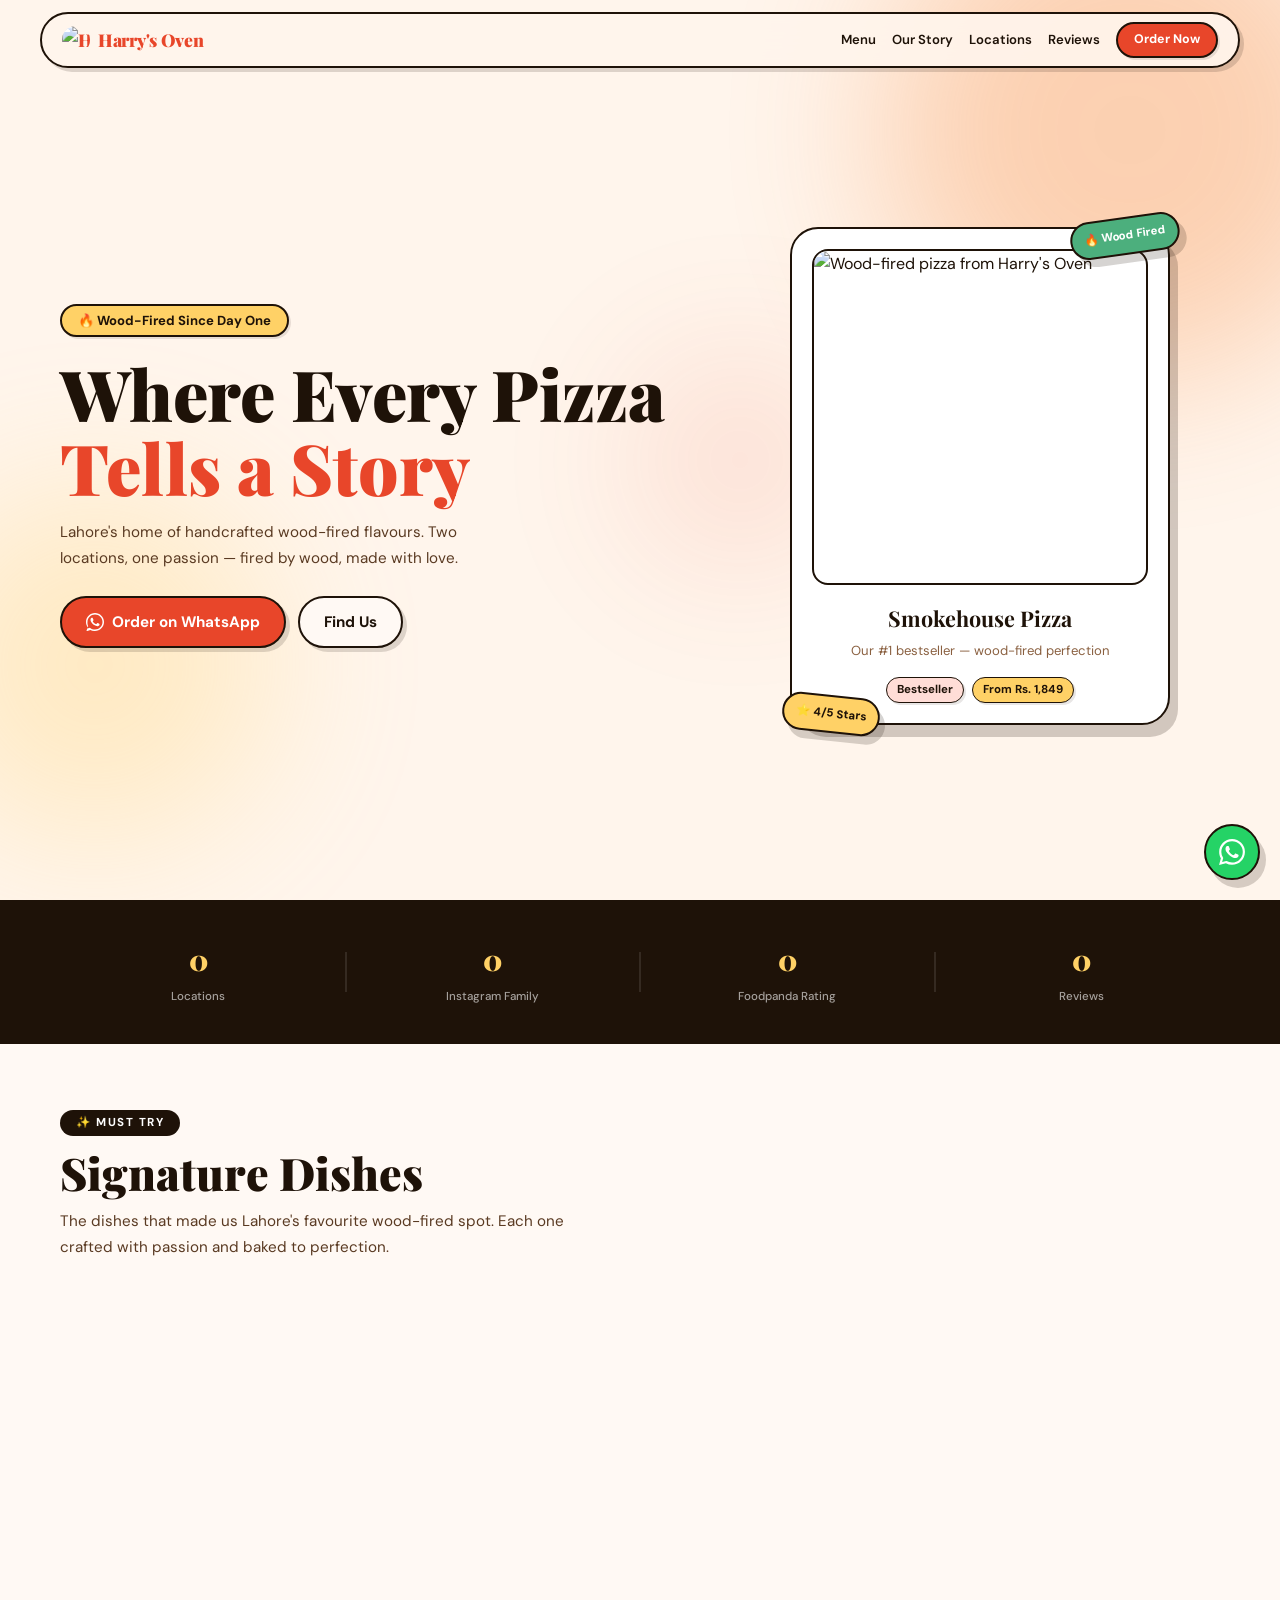
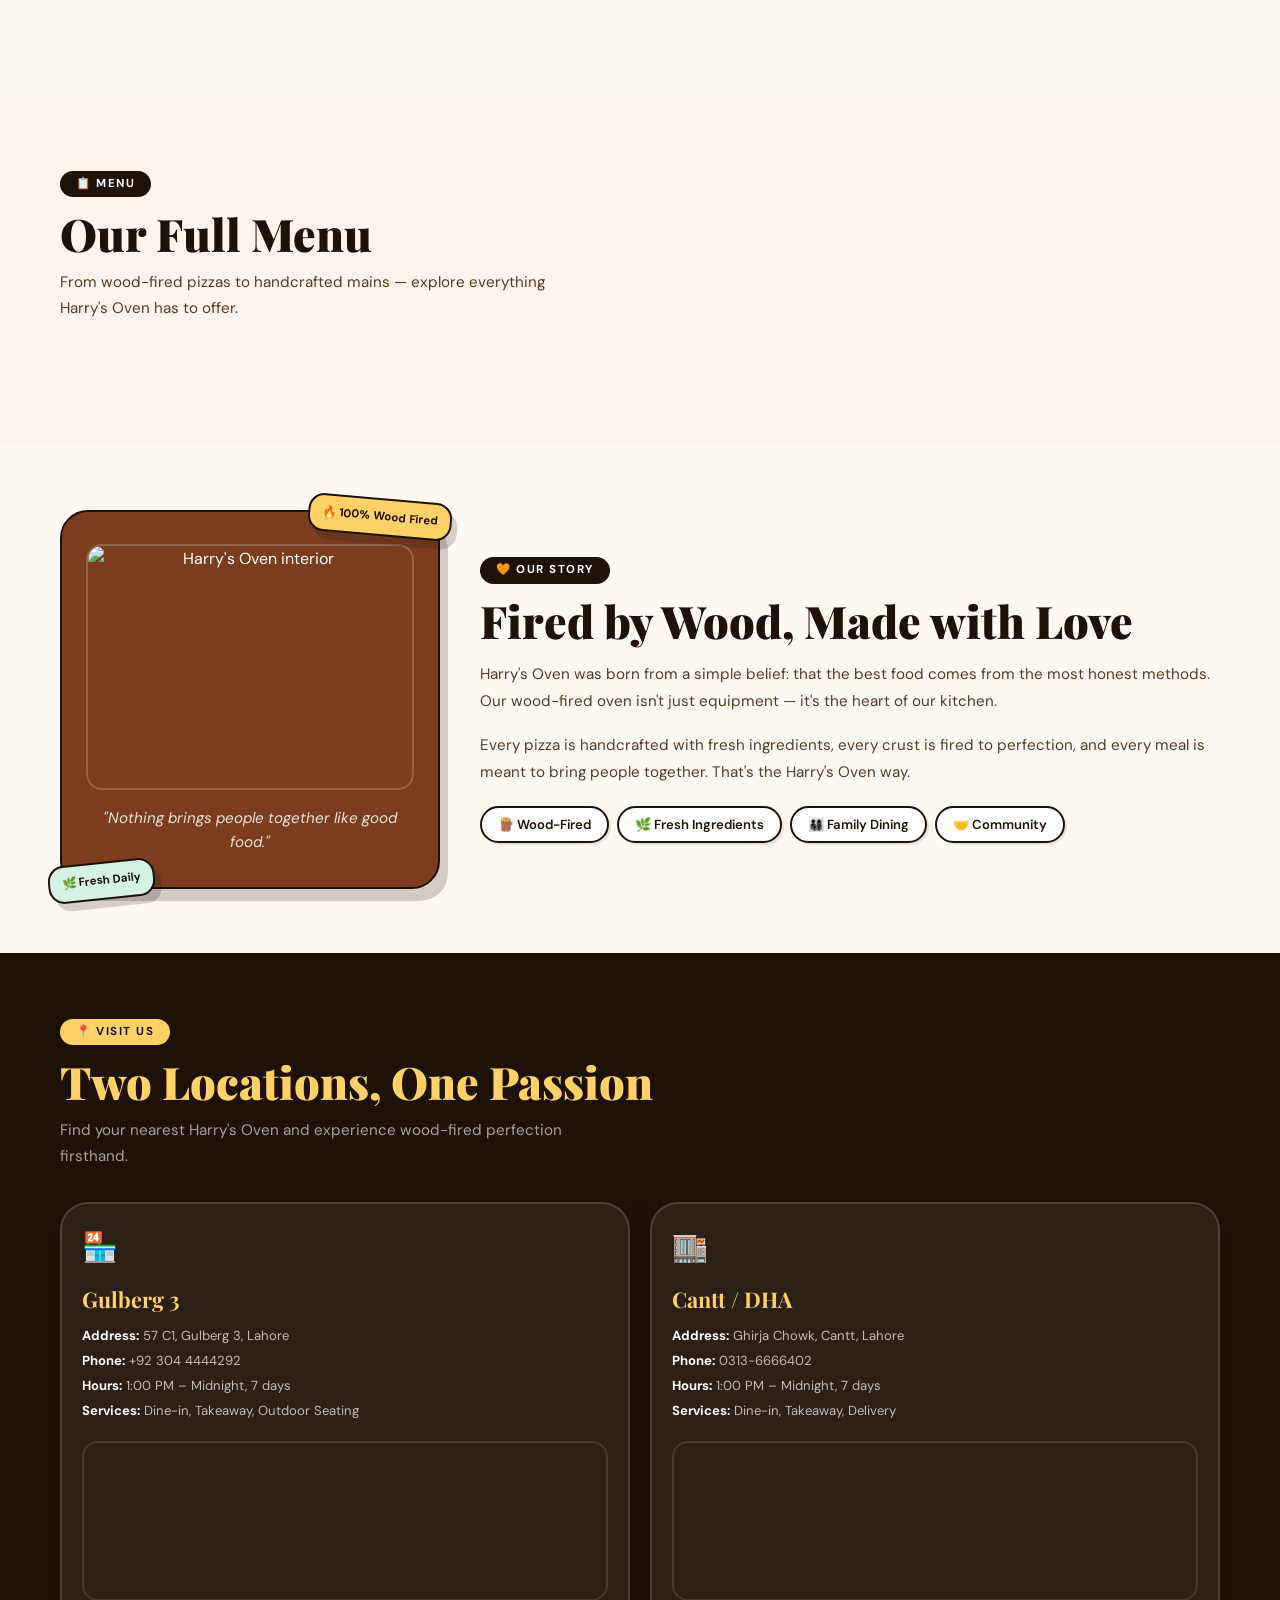
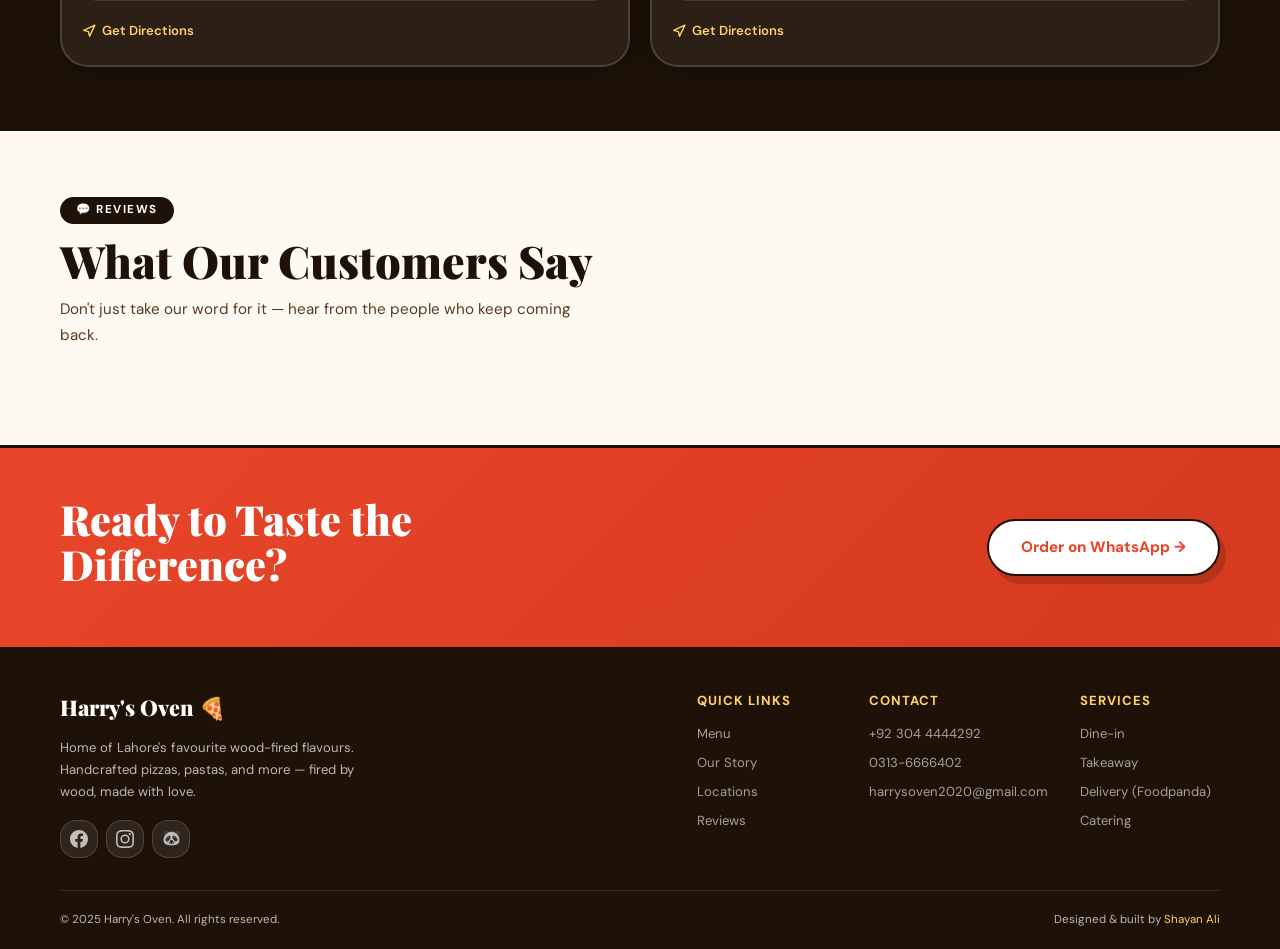
==== commit becf6062: "✨ Design audit: 15 major improvements - Animated stats counter with IntersectionObserver - OG image " ====
--- a/index.html
+++ b/index.html
@@ -6,11 +6,21 @@
   <title>Harry's Oven | Wood-Fired Pizza & Italian Cuisine in Lahore</title>
   <meta name="description" content="Harry's Oven serves Lahore's favourite handcrafted wood-fired pizzas, pastas, and more. Two locations in Gulberg 3 & Cantt. Dine-in, takeaway, delivery & catering available.">
 
+  <!-- Canonical URL -->
+  <link rel="canonical" href="https://harrys-oven.pages.dev">
+
   <!-- Open Graph -->
   <meta property="og:title" content="Harry's Oven — Wood-Fired Pizza Lahore">
   <meta property="og:description" content="Home of Lahore's favourite wood-fired flavours. Handcrafted pizzas, pastas & more. Two locations.">
   <meta property="og:type" content="restaurant">
   <meta property="og:url" content="https://harrys-oven.pages.dev">
+  <meta property="og:image" content="https://images.unsplash.com/photo-1574071318508-1cdbab80d002?w=1200&h=630&fit=crop">
+
+  <!-- Twitter Card -->
+  <meta name="twitter:card" content="summary_large_image">
+  <meta name="twitter:title" content="Harry's Oven — Wood-Fired Pizza Lahore">
+  <meta name="twitter:description" content="Home of Lahore's favourite wood-fired flavours. Handcrafted pizzas, pastas & more. Two locations.">
+  <meta name="twitter:image" content="https://images.unsplash.com/photo-1574071318508-1cdbab80d002?w=1200&h=630&fit=crop">
 
   <!-- Fonts -->
   <link rel="preconnect" href="https://fonts.googleapis.com">
@@ -22,8 +32,48 @@
 
   <!-- Favicon (placeholder — replace with actual logo) -->
   <link rel="icon" type="image/jpeg" href="data:image/svg+xml,<svg xmlns='http://www.w3.org/2000/svg' viewBox='0 0 100 100'><text y='.9em' font-size='90'>🍕</text></svg>">
+
+  <!-- Schema.org Structured Data -->
+  <script type="application/ld+json">
+  {
+    "@context": "https://schema.org",
+    "@type": "Restaurant",
+    "name": "Harry's Oven",
+    "description": "Harry's Oven serves Lahore's favourite handcrafted wood-fired pizzas, pastas, and more. Two locations in Gulberg 3 & Cantt. Dine-in, takeaway, delivery & catering available.",
+    "url": "https://harrys-oven.pages.dev",
+    "telephone": "+923044444292",
+    "address": [
+      {
+        "@type": "PostalAddress",
+        "streetAddress": "57 C1, Gulberg 3",
+        "addressLocality": "Lahore",
+        "addressCountry": "PK"
+      },
+      {
+        "@type": "PostalAddress",
+        "streetAddress": "Ghirja Chowk, Cantt",
+        "addressLocality": "Lahore",
+        "addressCountry": "PK"
+      }
+    ],
+    "servesCuisine": ["Italian", "Pizza", "Wood-Fired"],
+    "priceRange": "₨₨₨",
+    "openingHours": "Mo-Su 13:00-00:00",
+    "image": "https://images.unsplash.com/photo-1574071318508-1cdbab80d002?w=1200&h=630&fit=crop"
+  }
+  </script>
 </head>
 <body>
+
+  <!-- ═══ LOADER ═══ -->
+  <div id="loader">
+    <span>🍕</span>
+  </div>
+
+  <!-- ═══ BACK TO TOP ═══ -->
+  <button id="back-to-top" aria-label="Back to top">
+    <svg width="20" height="20" viewBox="0 0 24 24" fill="none" stroke="currentColor" stroke-width="3" stroke-linecap="round" stroke-linejoin="round"><polyline points="18 15 12 9 6 15"/></svg>
+  </button>
 
   <!-- ═══ NAVBAR ═══ -->
   <nav class="navbar">
@@ -94,22 +144,22 @@
   <div class="stats-bar">
     <div class="container">
       <div class="stat-item">
-        <span class="stat-num">2</span>
+        <span class="stat-num" data-target="2" data-suffix="">0</span>
         <span class="stat-label">Locations</span>
       </div>
       <div class="stat-divider"></div>
       <div class="stat-item">
-        <span class="stat-num">28K+</span>
+        <span class="stat-num" data-target="28" data-suffix="K+">0</span>
         <span class="stat-label">Instagram Family</span>
       </div>
       <div class="stat-divider"></div>
       <div class="stat-item">
-        <span class="stat-num">4★</span>
+        <span class="stat-num" data-target="4" data-suffix="★">0</span>
         <span class="stat-label">Foodpanda Rating</span>
       </div>
       <div class="stat-divider"></div>
       <div class="stat-item">
-        <span class="stat-num">100+</span>
+        <span class="stat-num" data-target="100" data-suffix="+">0</span>
         <span class="stat-label">Reviews</span>
       </div>
     </div>
@@ -133,8 +183,10 @@
       <div class="section-eyebrow">📋 Menu</div>
       <h2>Our Full Menu</h2>
       <p class="section-lead">From wood-fired pizzas to handcrafted mains — explore everything Harry's Oven has to offer.</p>
-      <div class="menu-tabs" id="menu-tabs">
-        <!-- Rendered by JS -->
+      <div class="menu-tabs-wrap">
+        <div class="menu-tabs" id="menu-tabs">
+          <!-- Rendered by JS -->
+        </div>
       </div>
       <div class="menu-grid" id="menu-grid">
         <!-- Rendered by JS -->
@@ -183,6 +235,10 @@
           <div class="loc-detail"><strong>Hours:</strong> 1:00 PM – Midnight, 7 days</div>
           <div class="loc-detail"><strong>Services:</strong> Dine-in, Takeaway, Outdoor Seating</div>
           <iframe class="loc-map" src="https://www.google.com/maps/embed?pb=!1m18!1m12!1m3!1d3401.2!2d74.35!3d31.52!2m3!1f0!2f0!3f0!3m2!1i1024!2i768!4f13.1!3m3!1m2!1s0x0%3A0x0!2zMzHCsDMxJzEyLjAiTiA3NMKwMjEnMDAuMCJF!5e0!3m2!1sen!2spk!4v1" allowfullscreen="" loading="lazy" referrerpolicy="no-referrer-when-downgrade"></iframe>
+          <a class="loc-directions" href="https://www.google.com/maps/search/Harry's+Oven+Gulberg+3+Lahore" target="_blank" rel="noopener">
+            <svg width="14" height="14" viewBox="0 0 24 24" fill="none" stroke="currentColor" stroke-width="2.5" stroke-linecap="round" stroke-linejoin="round"><polygon points="3 11 22 2 13 21 11 13 3 11"/></svg>
+            Get Directions
+          </a>
         </div>
         <div class="loc-card">
           <div class="loc-icon">🏬</div>
@@ -191,7 +247,11 @@
           <div class="loc-detail"><strong>Phone:</strong> 0313-6666402</div>
           <div class="loc-detail"><strong>Hours:</strong> 1:00 PM – Midnight, 7 days</div>
           <div class="loc-detail"><strong>Services:</strong> Dine-in, Takeaway, Delivery</div>
-          <iframe class="loc-map" src="https://www.google.com/maps/embed?pb=!1m18!1m12!1m3!1d3404.6!2d74.37!3d31.47!2m3!1f0!2f0!3f0!3m2!1i1024!2i768!4f13.1!3m3!1m2!1s0x0%3A0x0!2zMzHCsDI4JzEyLjAiTiA3NMKwMjInMTIuMCJF!5e0!3m2!1sen!2spk!4v1" allowfullscreen="" loading="lazy" referrerpolicy="no-referrer-when-downgrade"></iframe>
+          <iframe class="loc-map" src="https://www.google.com/maps/embed?pb=!1m18!1m12!1m3!1d3404.6!2d74.37!3d31.47!2m3!1f0!2f0!3f0!3m2!1i1024!2i768!4f13.1!3m3!1m2!1s0x0%3A0x0!2zMzHCsDI4JzEyLjAiNiA3NMKwMjInMTIuMCJF!5e0!3m2!1sen!2spk!4v1" allowfullscreen="" loading="lazy" referrerpolicy="no-referrer-when-downgrade"></iframe>
+          <a class="loc-directions" href="https://www.google.com/maps/search/Harry's+Oven+Cantt+Lahore" target="_blank" rel="noopener">
+            <svg width="14" height="14" viewBox="0 0 24 24" fill="none" stroke="currentColor" stroke-width="2.5" stroke-linecap="round" stroke-linejoin="round"><polygon points="3 11 22 2 13 21 11 13 3 11"/></svg>
+            Get Directions
+          </a>
         </div>
       </div>
     </div>
@@ -227,9 +287,9 @@
           <div class="footer-logo">Harry's Oven 🍕</div>
           <p class="footer-desc">Home of Lahore's favourite wood-fired flavours. Handcrafted pizzas, pastas, and more — fired by wood, made with love.</p>
           <div class="footer-social">
-            <a href="https://www.facebook.com/harrysovencafe" target="_blank" rel="noopener" aria-label="Facebook">📘</a>
-            <a href="https://www.instagram.com/harrysovencafe" target="_blank" rel="noopener" aria-label="Instagram">📸</a>
-            <a href="https://www.foodpanda.pk/restaurant/sw0d/harrys-oven-dha" target="_blank" rel="noopener" aria-label="Foodpanda">🐼</a>
+            <a href="https://www.facebook.com/harrysovencafe" target="_blank" rel="noopener" aria-label="Facebook"><svg width="18" height="18" viewBox="0 0 24 24" fill="currentColor"><path d="M24 12.073c0-6.627-5.373-12-12-12s-12 5.373-12 12c0 5.99 4.388 10.954 10.125 11.854v-8.385H7.078v-3.47h3.047V9.43c0-3.007 1.792-4.669 4.533-4.669 1.312 0 2.686.235 2.686.235v2.953H15.83c-1.491 0-1.956.925-1.956 1.874v2.25h3.328l-.532 3.47h-2.796v8.385C19.612 23.027 24 18.062 24 12.073z"/></svg></a>
+            <a href="https://www.instagram.com/harrysovencafe" target="_blank" rel="noopener" aria-label="Instagram"><svg width="18" height="18" viewBox="0 0 24 24" fill="currentColor"><path d="M12 2.163c3.204 0 3.584.012 4.85.07 3.252.148 4.771 1.691 4.919 4.919.058 1.265.069 1.645.069 4.849 0 3.205-.012 3.584-.069 4.849-.149 3.225-1.664 4.771-4.919 4.919-1.266.058-1.644.07-4.85.07-3.204 0-3.584-.012-4.849-.07-3.26-.149-4.771-1.699-4.919-4.92-.058-1.265-.07-1.644-.07-4.849 0-3.204.013-3.583.07-4.849.149-3.227 1.664-4.771 4.919-4.919 1.266-.057 1.645-.069 4.849-.069zM12 0C8.741 0 8.333.014 7.053.072 2.695.272.273 2.69.073 7.052.014 8.333 0 8.741 0 12c0 3.259.014 3.668.072 4.948.2 4.358 2.618 6.78 6.98 6.98C8.333 23.986 8.741 24 12 24c3.259 0 3.668-.014 4.948-.072 4.354-.2 6.782-2.618 6.979-6.98.059-1.28.073-1.689.073-4.948 0-3.259-.014-3.667-.072-4.947-.196-4.354-2.617-6.78-6.979-6.98C15.668.014 15.259 0 12 0zm0 5.838a6.162 6.162 0 100 12.324 6.162 6.162 0 000-12.324zM12 16a4 4 0 110-8 4 4 0 010 8zm6.406-11.845a1.44 1.44 0 100 2.881 1.44 1.44 0 000-2.881z"/></svg></a>
+            <a href="https://www.foodpanda.pk/restaurant/sw0d/harrys-oven-dha" target="_blank" rel="noopener" aria-label="Foodpanda" class="foodpanda-icon"><span class="fp-panda">🐼</span></a>
           </div>
         </div>
         <div class="footer-col">
@@ -254,7 +314,7 @@
         </div>
       </div>
       <div class="footer-bottom">
-        <span>© 2025 Harry's Oven. All rights reserved.</span>
+        <span>© <span id="copyright-year">2025</span> Harry's Oven. All rights reserved.</span>
         <span>Designed & built by <a href="#">Shayan Ali</a></span>
       </div>
     </div>
--- a/css/style.css
+++ b/css/style.css
@@ -358,7 +358,6 @@
 .menu-section { }
 .menu-tabs {
   display: flex; gap: var(--sp-2); flex-wrap: wrap;
-  margin-bottom: var(--sp-6);
   overflow-x: auto;
   -webkit-overflow-scrolling: touch;
   scrollbar-width: none;
@@ -686,6 +685,185 @@
 .fade-in { opacity: 0; transform: translateY(20px); transition: opacity 0.5s var(--ease-out), transform 0.5s var(--ease-out); }
 .fade-in.visible { opacity: 1; transform: translateY(0); }
 
+/* ── LOADER OVERLAY ─────────────────────────────────────── */
+#loader {
+  position: fixed; inset: 0; z-index: 9999;
+  background: var(--clr-bg);
+  display: flex; align-items: center; justify-content: center;
+  transition: opacity 0.3s ease;
+}
+#loader span {
+  font-size: 3rem;
+  animation: loader-bounce 0.6s ease infinite alternate;
+}
+@keyframes loader-bounce {
+  from { transform: translateY(0); }
+  to   { transform: translateY(-12px); }
+}
+#loader.loaded {
+  opacity: 0;
+  pointer-events: none;
+}
+
+/* ── BACK TO TOP BUTTON ─────────────────────────────────── */
+#back-to-top {
+  position: fixed; bottom: 24px; left: 24px; z-index: 900;
+  width: 44px; height: 44px;
+  background: var(--clr-cream);
+  border: 2.5px solid var(--clr-dark);
+  border-radius: var(--r-pill);
+  display: flex; align-items: center; justify-content: center;
+  box-shadow: var(--shadow-sm);
+  cursor: pointer;
+  color: var(--clr-dark);
+  opacity: 0; transform: translateY(20px);
+  transition: opacity 0.3s var(--ease-out), transform 0.3s var(--ease-out), box-shadow var(--t-fast);
+  pointer-events: none;
+}
+#back-to-top.visible {
+  opacity: 1; transform: translateY(0); pointer-events: all;
+}
+#back-to-top:hover {
+  background: var(--clr-red); color: #fff;
+  transform: translateY(-2px); box-shadow: var(--shadow-md);
+}
+
+/* ── FLOATING STICKER/CHIP ANIMATIONS ───────────────────── */
+@keyframes sticker-float-1 {
+  0%, 100% { transform: translateY(0) rotate(-8deg); }
+  50%      { transform: translateY(-6px) rotate(-5deg); }
+}
+@keyframes sticker-float-2 {
+  0%, 100% { transform: translateY(0) rotate(6deg); }
+  50%      { transform: translateY(6px) rotate(9deg); }
+}
+@keyframes chip-float-1 {
+  0%, 100% { transform: translateY(0) rotate(5deg); }
+  50%      { transform: translateY(-6px) rotate(8deg); }
+}
+@keyframes chip-float-2 {
+  0%, 100% { transform: translateY(0) rotate(-6deg); }
+  50%      { transform: translateY(6px) rotate(-3deg); }
+}
+.sticker-1 { animation: sticker-float-1 3s ease-in-out infinite; }
+.sticker-2 { animation: sticker-float-2 3.5s ease-in-out infinite; }
+.chip-1    { animation: chip-float-1 2.8s ease-in-out infinite; }
+.chip-2    { animation: chip-float-2 3.2s ease-in-out infinite; }
+
+/* ── WHATSAPP FLOAT PULSE ───────────────────────────────── */
+@keyframes wa-pulse {
+  0%   { box-shadow: var(--shadow-md), 0 0 0 0 rgba(37,211,102,0.5); }
+  70%  { box-shadow: var(--shadow-md), 0 0 0 14px rgba(37,211,102,0); }
+  100% { box-shadow: var(--shadow-md), 0 0 0 0 rgba(37,211,102,0); }
+}
+.whatsapp-float {
+  animation: wa-pulse 2s infinite;
+}
+.whatsapp-float:hover {
+  animation: none;
+  transform: translate(-2px,-3px) scale(1.05); box-shadow: var(--shadow-lg);
+}
+
+/* ── ORDER BUTTON ON MENU CARDS ─────────────────────────── */
+.menu-card-order {
+  display: inline-flex; align-items: center; gap: 4px;
+  background: #25D366;
+  color: #fff;
+  border: 1.5px solid var(--clr-dark);
+  border-radius: var(--r-pill);
+  padding: 4px 10px;
+  font-size: var(--fs-xs); font-weight: 700;
+  text-decoration: none;
+  box-shadow: var(--shadow-xs);
+  transition: transform var(--t-fast), box-shadow var(--t-fast);
+  white-space: nowrap;
+}
+.menu-card-order:hover {
+  transform: translate(-1px,-2px); box-shadow: var(--shadow-sm);
+  background: #1ebe5a;
+}
+.menu-card-order svg { width: 12px; height: 12px; fill: #fff; }
+
+/* ── NO-IMAGE PLACEHOLDER ───────────────────────────────── */
+.menu-card-no-img {
+  width: 100%; aspect-ratio: 16/10;
+  display: flex; align-items: center; justify-content: center;
+  font-size: 2.4rem;
+  border-bottom: 2.5px solid var(--clr-dark);
+}
+.menu-card-no-img.cat-beverages { background: linear-gradient(135deg, #FFD166, #F57C2B); }
+.menu-card-no-img.cat-deals     { background: linear-gradient(135deg, #FFDDD7, #E8462A); }
+.menu-card-no-img.cat-default    { background: linear-gradient(135deg, var(--clr-cream), #FFD166); }
+
+/* ── HOVER ZOOM ON CARD IMAGES ──────────────────────────── */
+.sig-card { overflow: hidden; }
+.menu-card { overflow: hidden; }
+.sig-card-img, .menu-card-img {
+  transition: transform 0.4s var(--ease-out);
+}
+.sig-card:hover .sig-card-img,
+.menu-card:hover .menu-card-img {
+  transform: scale(1.08);
+}
+
+/* ── MENU TAB SCROLL INDICATOR (mobile) ─────────────────── */
+.menu-tabs-wrap {
+  position: relative;
+  margin-bottom: var(--sp-6);
+}
+.menu-tabs-wrap::after {
+  content: '';
+  position: absolute; top: 0; right: 0; bottom: 0;
+  width: 40px;
+  background: linear-gradient(to right, transparent, var(--clr-bg));
+  pointer-events: none;
+  opacity: 0;
+  transition: opacity 0.3s;
+  border-radius: 0 var(--r-sm) var(--r-sm) 0;
+}
+.menu-tabs-wrap.scrolling::after {
+  opacity: 1;
+}
+
+/* ── CTA BANNER SUBTLE ANIMATION ────────────────────────── */
+@keyframes cta-shift {
+  0%   { background-position: 0% 50%; }
+  50%  { background-position: 100% 50%; }
+  100% { background-position: 0% 50%; }
+}
+.cta-banner {
+  background: linear-gradient(135deg, var(--clr-red) 0%, #d63a20 30%, var(--clr-red) 60%, #f04a2e 100%);
+  background-size: 300% 300%;
+  animation: cta-shift 8s ease infinite;
+}
+
+/* ── LOCATION DIRECTIONS LINK ───────────────────────────── */
+.loc-directions {
+  display: inline-flex; align-items: center; gap: 6px;
+  margin-top: var(--sp-3);
+  font-size: var(--fs-sm); font-weight: 600;
+  color: var(--clr-yellow);
+  transition: opacity var(--t-fast);
+}
+.loc-directions:hover { opacity: 0.8; }
+.loc-directions svg { flex-shrink: 0; }
+
+/* ── FOOTER SOCIAL SVG ICONS ────────────────────────────── */
+.footer-social a svg {
+  width: 18px; height: 18px;
+  transition: transform var(--t-fast);
+}
+.footer-social a:hover svg {
+  transform: scale(1.15);
+}
+.foodpanda-icon {
+  font-size: 1.1rem;
+}
+.fp-panda {
+  display: flex; align-items: center; justify-content: center;
+  line-height: 1;
+}
+
 /* ═══════════════════════════════════════════════════════════
    RESPONSIVE — Mobile First Breakpoints
    ═══════════════════════════════════════════════════════════ */
@@ -850,6 +1028,12 @@
   .whatsapp-float { width: 48px; height: 48px; bottom: 14px; right: 14px; }
   .whatsapp-float svg { width: 22px; height: 22px; }
   .whatsapp-tooltip { display: none; }
+
+  #back-to-top { width: 38px; height: 38px; bottom: 14px; left: 14px; }
+  .menu-card-order { padding: 3px 8px; font-size: 0.6rem; }
+  .menu-card-order svg { width: 10px; height: 10px; }
+  .menu-card-no-img { font-size: 1.8rem; }
+  .loc-directions { font-size: var(--fs-xs); }
 }
 
 /* ── EXTRA SMALL (≤360px) ───────────────────────────────── */
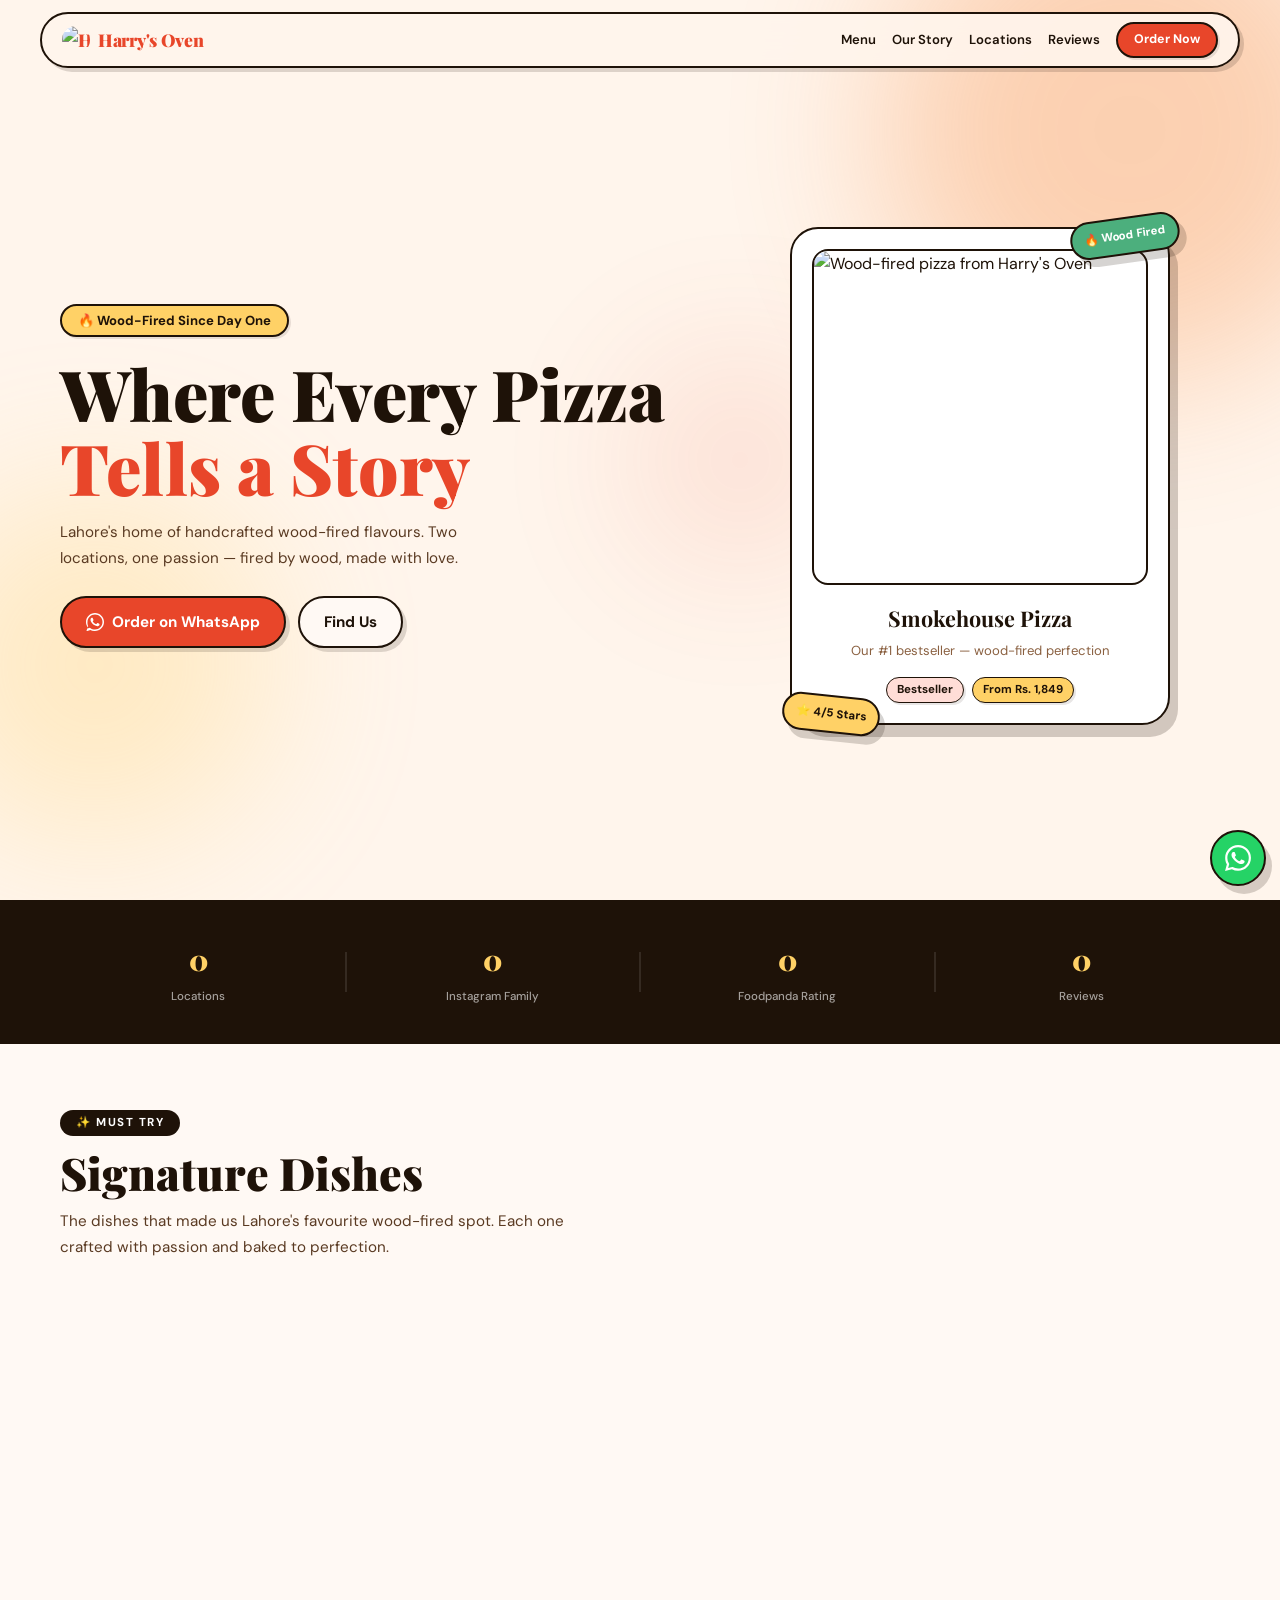
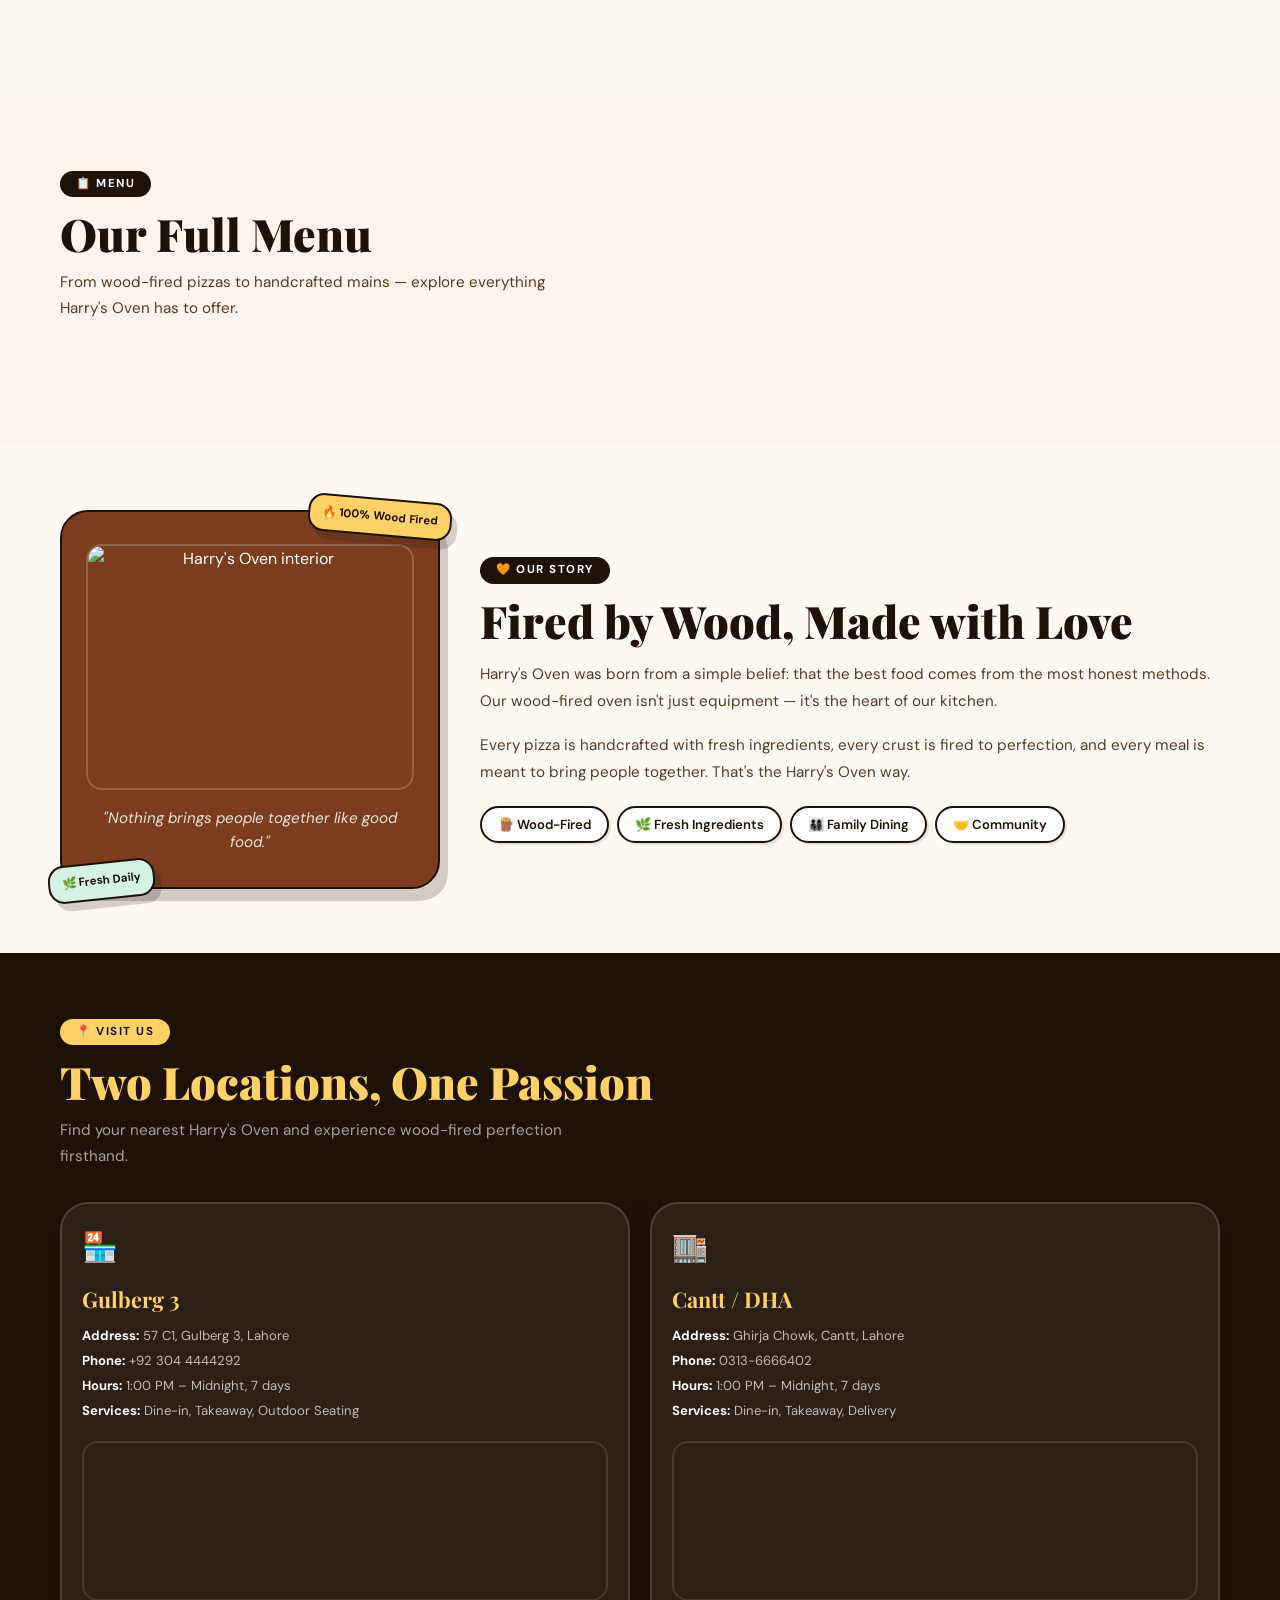
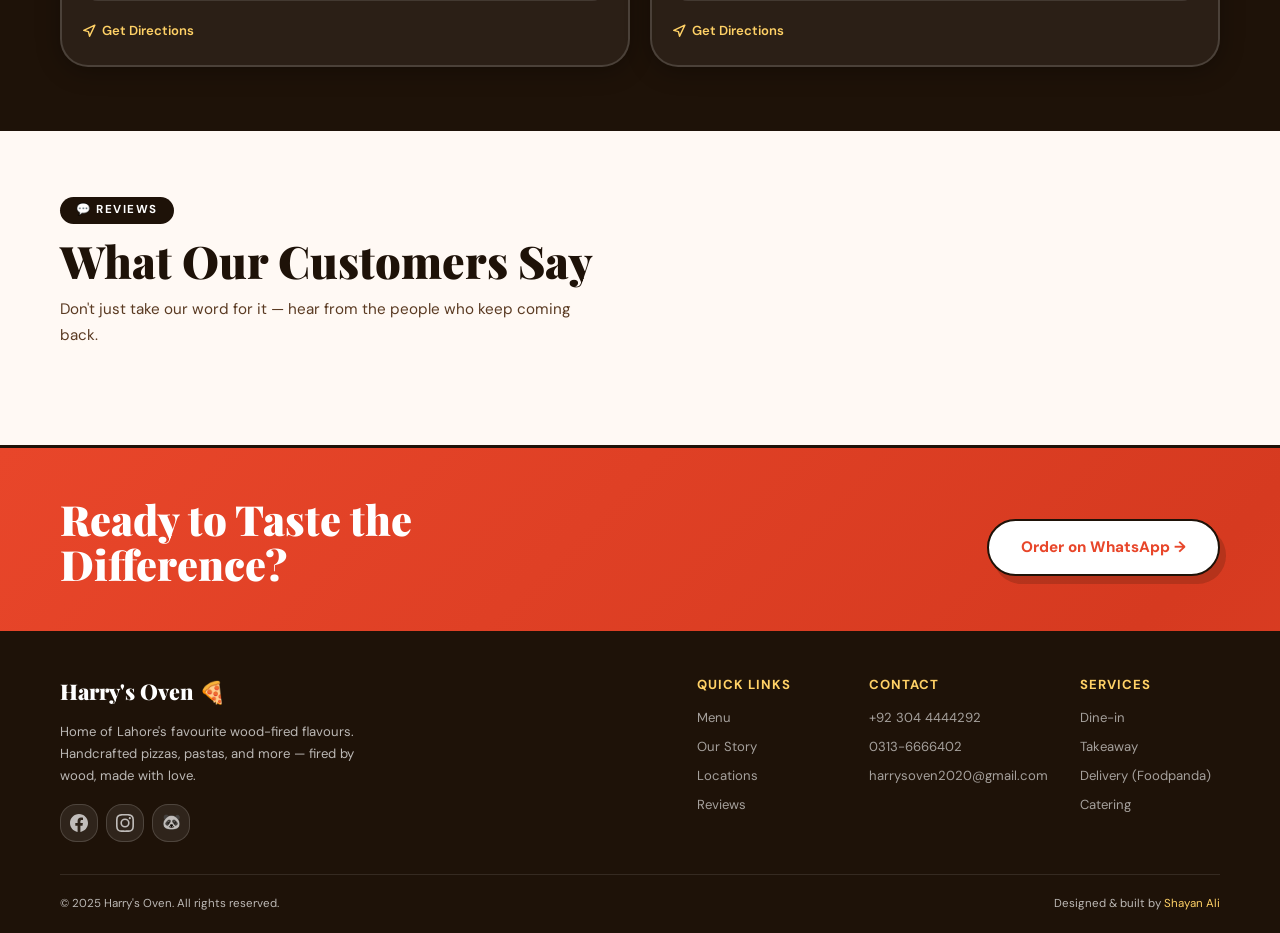
==== commit 347eb976: "feat: comprehensive mobile optimization for public site and admin panel - Public site: responsive he" ====
--- a/index.html
+++ b/index.html
@@ -2,7 +2,7 @@
 <html lang="en">
 <head>
   <meta charset="UTF-8">
-  <meta name="viewport" content="width=device-width, initial-scale=1.0">
+  <meta name="viewport" content="width=device-width, initial-scale=1.0, viewport-fit=cover">
   <title>Harry's Oven | Wood-Fired Pizza & Italian Cuisine in Lahore</title>
   <meta name="description" content="Harry's Oven serves Lahore's favourite handcrafted wood-fired pizzas, pastas, and more. Two locations in Gulberg 3 & Cantt. Dine-in, takeaway, delivery & catering available.">
 
--- a/css/style.css
+++ b/css/style.css
@@ -865,61 +865,130 @@
 }
 
 /* ═══════════════════════════════════════════════════════════
-   RESPONSIVE — Mobile First Breakpoints
+   RESPONSIVE — Comprehensive Mobile Breakpoints
    ═══════════════════════════════════════════════════════════ */
+
+/* ── GLOBAL MOBILE UTILITIES ────────────────────────────── */
+
+/* Safe area insets for notched phones */
+@supports (padding: env(safe-area-inset-bottom)) {
+  .navbar { padding-left: env(safe-area-inset-left); padding-right: env(safe-area-inset-right); }
+  .whatsapp-float { bottom: calc(14px + env(safe-area-inset-bottom)); right: calc(14px + env(safe-area-inset-right)); }
+  #back-to-top { bottom: calc(14px + env(safe-area-inset-bottom)); left: calc(14px + env(safe-area-inset-left)); }
+  footer { padding-bottom: calc(var(--sp-5) + env(safe-area-inset-bottom)); }
+  .cta-banner { padding-bottom: calc(var(--sp-8) + env(safe-area-inset-bottom)); }
+}
+
+/* Minimum tap target size for all interactive elements on touch */
+@media (hover: none) and (pointer: coarse) {
+  a, button, .tab-btn, .size-chip, .menu-card-order, .value-chip {
+    min-height: 44px;
+    min-width: 44px;
+  }
+  .nav-hamburger { min-width: 44px; min-height: 44px; justify-content: center; }
+  .footer-social a { width: 44px; height: 44px; }
+}
 
 /* ── TABLET (≤900px) ────────────────────────────────────── */
 @media (max-width: 900px) {
+  /* Hero: stack vertically */
   .hero .container { flex-direction: column; text-align: center; }
+  .hero-text { order: 1; }
+  .hero-visual { order: 2; }
   .hero-sub { margin-left: auto; margin-right: auto; }
   .hero-btns { justify-content: center; }
-  .hero-visual { max-width: 340px; width: 100%; }
+  .hero-visual { max-width: 360px; width: 100%; }
+
+  /* Story: stack vertically */
   .story-section .container { flex-direction: column; text-align: center; }
-  .story-visual { max-width: 300px; margin: 0 auto; }
+  .story-visual { max-width: 320px; margin: 0 auto; }
   .story-values { justify-content: center; }
+
+  /* Center section leads */
   .section-lead { margin-left: auto; margin-right: auto; }
+
+  /* CTA: center content */
   .cta-banner .container { text-align: center; justify-content: center; }
+
+  /* Footer: start wrapping columns */
+  .footer-top { gap: var(--sp-6); }
+  .footer-brand { flex: 1 1 100%; }
+  .footer-col { flex: 1 1 45%; min-width: 140px; }
 }
 
 /* ── MOBILE (≤768px) ────────────────────────────────────── */
 @media (max-width: 768px) {
-  .nav-links { display: none; }
-  .nav-hamburger { display: flex; }
-  .nav-mobile { display: flex; }
+
+  /* ─── NAVBAR ─── */
+  .nav-links { display: none !important; }
+  .nav-hamburger { display: flex !important; }
+  .nav-mobile { display: flex !important; }
   .nav-inner { padding: 6px var(--sp-4); }
   .nav-logo { font-size: 1rem; }
   .nav-logo img { height: 24px; width: 24px; }
-
+  /* Ensure mobile overlay links have proper tap targets */
+  .nav-mobile a { padding: var(--sp-3) var(--sp-5); min-height: 44px; display: flex; align-items: center; justify-content: center; }
+
+  /* ─── HERO ─── */
   .hero {
-    padding-top: 88px; min-height: auto;
-    padding-bottom: var(--sp-8);
-  }
-  h1 { font-size: clamp(1.8rem, 7vw, 2.8rem); }
+    padding-top: 88px; padding-bottom: var(--sp-8);
+    min-height: auto;
+  }
+  h1 { font-size: clamp(1.8rem, 7vw, 2.8rem); line-height: 1.1; }
   .hero-sub { font-size: var(--fs-sm); }
   .hero-badge { font-size: var(--fs-xs); margin-bottom: var(--sp-4); }
+  /* Hide floating stickers on mobile (overflow issue) */
   .sticker { display: none; }
-
   .hero-card { padding: var(--sp-4); }
   .hero-card-title { font-size: var(--fs-md); }
   .hero-card-sub { font-size: var(--fs-xs); }
 
+  /* ─── SECTIONS ─── */
   section { padding: var(--sp-10) var(--sp-4); }
   h2 { font-size: clamp(1.5rem, 5vw, 2.2rem); }
   .section-lead { font-size: var(--fs-sm); margin-bottom: var(--sp-6); }
 
-  .stats-bar .container { gap: 0; }
-  .stat-item { padding: var(--sp-2); }
+  /* ─── STATS BAR: 2x2 grid, hide dividers ─── */
+  .stats-bar .container {
+    display: grid;
+    grid-template-columns: 1fr 1fr;
+    gap: var(--sp-3);
+  }
+  .stat-item { padding: var(--sp-3) var(--sp-2); text-align: center; }
   .stat-num { font-size: var(--fs-lg); }
   .stat-label { font-size: 0.65rem; }
   .stat-divider { display: none; }
 
-  .signature-grid { grid-template-columns: repeat(2, 1fr); gap: var(--sp-3); }
+  /* ─── SIGNATURE GRID ─── */
+  .signature-grid {
+    grid-template-columns: repeat(2, 1fr);
+    gap: var(--sp-3);
+  }
   .sig-card-body { padding: var(--sp-3); }
   .sig-card-name { font-size: var(--fs-sm); }
   .sig-card-desc { font-size: var(--fs-xs); margin-bottom: var(--sp-2); }
   .sig-price { font-size: var(--fs-sm); }
   .sig-badge { font-size: 0.65rem; padding: 2px 8px; }
 
+  /* ─── MENU TABS: horizontal scroll ─── */
+  .menu-tabs-wrap {
+    overflow: hidden;
+    -webkit-mask-image: linear-gradient(to right, #000 90%, transparent);
+    mask-image: linear-gradient(to right, #000 90%, transparent);
+  }
+  .menu-tabs {
+    flex-wrap: nowrap;
+    overflow-x: auto;
+    -webkit-overflow-scrolling: touch;
+    scrollbar-width: none;
+    -ms-overflow-style: none;
+    padding-bottom: var(--sp-2);
+    gap: var(--sp-2);
+  }
+  .menu-tabs::-webkit-scrollbar { display: none; }
+  .tab-btn { flex-shrink: 0; min-height: 44px; }
+
+  /* ─── MENU GRID ─── */
   .menu-grid {
     grid-template-columns: repeat(2, 1fr);
     gap: var(--sp-3);
@@ -931,64 +1000,104 @@
   .menu-badge { font-size: 0.65rem; padding: 2px 8px; }
   .sold-ribbon { top: 8px; font-size: 0.6rem; padding: 3px 8px; }
 
+  /* ─── OUR STORY ─── */
+  .story-section .container { flex-direction: column; }
+  .story-visual { max-width: 280px; margin: 0 auto; }
+  /* Hide float-chips on mobile to prevent overflow */
+  .float-chip { display: none; }
+  .story-text { text-align: left; }
+  .story-values { justify-content: flex-start; }
+
+  /* ─── LOCATIONS ─── */
   .locations-grid { grid-template-columns: 1fr; }
-  .loc-map { height: 140px; }
-
+  .loc-map { height: 160px; }
+
+  /* ─── REVIEWS ─── */
   .reviews-grid { grid-template-columns: 1fr; }
   .review-card { padding: var(--sp-4); }
 
+  /* ─── CTA BANNER: stack text + button ─── */
   .cta-banner { padding: var(--sp-8) var(--sp-4); }
-  .cta-banner h2 { font-size: clamp(1.3rem, 4vw, 2rem); }
-
-  .footer-top { gap: var(--sp-6); }
-  .footer-brand { flex: 1 1 100%; }
-  .footer-col { flex: 1 1 45%; min-width: 130px; }
+  .cta-banner .container {
+    flex-direction: column;
+    text-align: center;
+    justify-content: center;
+  }
+  .cta-banner h2 { font-size: clamp(1.3rem, 4vw, 2rem); margin-bottom: var(--sp-4); }
+
+  /* ─── FOOTER: single column stack ─── */
+  .footer-top {
+    flex-direction: column;
+    gap: var(--sp-6);
+  }
+  .footer-brand { flex: none; width: 100%; }
+  .footer-col { flex: none; width: 100%; min-width: 0; }
+
+  /* ─── WHATSAPP FLOAT ─── */
+  .whatsapp-float { width: 52px; height: 52px; bottom: 16px; right: 16px; }
+
+  /* ─── BACK TO TOP ─── */
+  #back-to-top { width: 44px; height: 44px; bottom: 16px; left: 16px; }
 }
 
 /* ── SMALL MOBILE (≤480px) ──────────────────────────────── */
 @media (max-width: 480px) {
   .container { padding: 0 var(--sp-4); }
+
+  /* ─── NAVBAR ─── */
   .navbar { padding: var(--sp-2); }
   .nav-inner { padding: 5px var(--sp-3); }
   .nav-logo { font-size: 0.9rem; gap: 4px; }
   .nav-logo img { height: 22px; width: 22px; }
-
+  .nav-mobile a { font-size: var(--fs-lg); }
+
+  /* ─── HERO ─── */
   .hero { padding-top: 76px; padding-bottom: var(--sp-6); }
   h1 { font-size: clamp(1.6rem, 9vw, 2.4rem); }
   .hero-badge { font-size: 0.65rem; padding: 4px 12px; }
   .hero-sub { font-size: 0.82rem; }
 
+  /* Full-width stacked buttons */
   .hero-btns { flex-direction: column; width: 100%; }
-  .hero-btns .btn { width: 100%; justify-content: center; padding: 12px 20px; font-size: var(--fs-sm); }
+  .hero-btns .btn { width: 100%; justify-content: center; padding: 14px 20px; font-size: var(--fs-sm); min-height: 48px; }
 
   .hero-visual { max-width: 280px; }
   .hero-card { padding: var(--sp-3); }
   .hero-card-img { margin-bottom: var(--sp-3); }
 
+  /* ─── SECTIONS ─── */
   section { padding: var(--sp-8) var(--sp-3); }
 
+  /* ─── STATS BAR ─── */
   .stats-bar { padding: var(--sp-4) var(--sp-3); }
+  .stats-bar .container { gap: var(--sp-2); }
   .stat-item { padding: var(--sp-2); }
   .stat-num { font-size: var(--fs-md); }
   .stat-label { font-size: 0.6rem; }
 
-  .signature-grid { grid-template-columns: 1fr 1fr; gap: var(--sp-2); }
+  /* ─── SIGNATURE GRID ─── */
+  .signature-grid {
+    grid-template-columns: repeat(2, 1fr);
+    gap: var(--sp-2);
+  }
   .sig-card-body { padding: var(--sp-2); }
-  .sig-card-name { font-size: 0.78rem; }
+  .sig-card-name { font-size: 0.78rem; line-height: 1.3; }
   .sig-card-desc { display: none; }
   .sig-card-footer { flex-direction: column; align-items: flex-start; gap: 4px; }
   .sig-price { font-size: var(--fs-xs); }
   .sig-badge { font-size: 0.6rem; }
 
+  /* ─── MENU TABS ─── */
   .menu-tabs {
     gap: 6px;
     padding-bottom: var(--sp-2);
     margin-bottom: var(--sp-4);
   }
-  .tab-btn { padding: 6px 12px; font-size: var(--fs-xs); }
-
+  .tab-btn { padding: 8px 14px; font-size: var(--fs-xs); min-height: 44px; }
+
+  /* ─── MENU GRID ─── */
   .menu-grid {
-    grid-template-columns: 1fr 1fr;
+    grid-template-columns: repeat(2, 1fr);
     gap: var(--sp-2);
   }
   .menu-card-body { padding: var(--sp-2); }
@@ -998,57 +1107,132 @@
   .menu-price { font-size: var(--fs-xs); }
   .menu-badge { font-size: 0.6rem; }
   .menu-sizes { gap: 4px; }
-  .size-chip { padding: 2px 6px; font-size: 0.6rem; }
-
+  .size-chip { padding: 4px 8px; font-size: 0.6rem; min-height: 32px; }
+
+  /* ─── OUR STORY ─── */
   .story-section .container { gap: var(--sp-6); }
   .oven-card { padding: var(--sp-5) var(--sp-4); }
   .oven-card p { font-size: var(--fs-sm); }
-  .float-chip { font-size: 0.6rem; padding: 6px 8px; }
   .story-text p { font-size: var(--fs-sm); }
   .story-values { gap: var(--sp-1); }
-  .value-chip { padding: 4px 10px; font-size: var(--fs-xs); }
-
+  .value-chip { padding: 6px 12px; font-size: var(--fs-xs); min-height: 44px; display: inline-flex; align-items: center; }
+
+  /* ─── LOCATIONS ─── */
   .loc-card { padding: var(--sp-4); }
-  .loc-map { height: 120px; }
+  .loc-map { height: 140px; }
   .loc-name { font-size: var(--fs-md); }
 
+  /* ─── REVIEWS ─── */
   .review-card { padding: var(--sp-3); }
   .review-text { font-size: var(--fs-xs); }
   .review-stars { font-size: var(--fs-sm); }
 
+  /* ─── CTA BANNER ─── */
   .cta-banner { padding: var(--sp-6) var(--sp-3); }
-  .btn-white { padding: 12px 24px !important; font-size: var(--fs-sm) !important; }
-
+  .cta-banner h2 { margin-bottom: var(--sp-4); }
+  .btn-white { padding: 14px 28px !important; font-size: var(--fs-sm) !important; min-height: 48px !important; width: 100%; justify-content: center; }
+
+  /* ─── FOOTER ─── */
   footer { padding: var(--sp-6) var(--sp-3) var(--sp-4); }
   .footer-logo { font-size: var(--fs-md); }
   .footer-desc { font-size: var(--fs-xs); }
   .footer-col h4 { font-size: var(--fs-xs); }
-  .footer-col a { font-size: var(--fs-xs); }
-
+  .footer-col a { font-size: var(--fs-xs); padding: var(--sp-1) 0; min-height: 36px; display: flex; align-items: center; }
+
+  /* ─── WHATSAPP FLOAT ─── */
   .whatsapp-float { width: 48px; height: 48px; bottom: 14px; right: 14px; }
   .whatsapp-float svg { width: 22px; height: 22px; }
   .whatsapp-tooltip { display: none; }
 
-  #back-to-top { width: 38px; height: 38px; bottom: 14px; left: 14px; }
-  .menu-card-order { padding: 3px 8px; font-size: 0.6rem; }
+  /* ─── BACK TO TOP ─── */
+  #back-to-top { width: 40px; height: 40px; bottom: 14px; left: 14px; }
+
+  /* ─── ORDER BUTTON ─── */
+  .menu-card-order { padding: 4px 10px; font-size: 0.6rem; min-height: 32px; display: inline-flex; align-items: center; }
   .menu-card-order svg { width: 10px; height: 10px; }
   .menu-card-no-img { font-size: 1.8rem; }
-  .loc-directions { font-size: var(--fs-xs); }
+  .loc-directions { font-size: var(--fs-xs); min-height: 44px; display: inline-flex; align-items: center; }
 }
 
 /* ── EXTRA SMALL (≤360px) ───────────────────────────────── */
 @media (max-width: 360px) {
+  .container { padding: 0 var(--sp-3); }
+
+  /* ─── NAVBAR ─── */
   .nav-logo { font-size: 0.82rem; }
   .nav-logo img { height: 20px; width: 20px; }
 
-  h1 { font-size: 1.5rem; }
+  /* ─── HERO ─── */
+  .hero { padding-top: 72px; padding-bottom: var(--sp-5); }
+  h1 { font-size: 1.5rem; line-height: 1.15; }
   .hero-badge { font-size: 0.6rem; padding: 3px 10px; }
-
-  .signature-grid { gap: var(--sp-2); }
-  .menu-grid { gap: var(--sp-2); }
-
+  .hero-sub { font-size: 0.78rem; }
+  .hero-visual { max-width: 240px; }
+
+  /* ─── SECTIONS ─── */
+  section { padding: var(--sp-6) var(--sp-2); }
+  h2 { font-size: clamp(1.3rem, 5vw, 1.8rem); }
+
+  /* ─── STATS BAR: keep 2x2 but tighter ─── */
+  .stats-bar { padding: var(--sp-3) var(--sp-2); }
+  .stat-num { font-size: var(--fs-base); }
+  .stat-label { font-size: 0.55rem; }
+
+  /* ─── SIGNATURE GRID: tighter minmax for 320px ─── */
+  .signature-grid {
+    grid-template-columns: repeat(auto-fill, minmax(140px, 1fr));
+    gap: var(--sp-2);
+  }
+  .sig-card-body { padding: var(--sp-2); }
+  .sig-card-name { font-size: 0.72rem; }
+  .sig-price { font-size: 0.7rem; }
+
+  /* ─── MENU GRID: full-width cards on tiny screens ─── */
+  .menu-grid {
+    grid-template-columns: 1fr;
+    gap: var(--sp-3);
+  }
+  .menu-card-body { padding: var(--sp-3); }
+  .menu-card-name { font-size: var(--fs-sm); }
+  .menu-card-desc { display: block; font-size: var(--fs-xs); margin-bottom: var(--sp-2); }
+  .menu-price { font-size: var(--fs-sm); }
+
+  /* ─── MENU TABS ─── */
   .menu-tabs { gap: 4px; }
-  .tab-btn { padding: 5px 10px; font-size: 0.6rem; }
-
-  .stat-num { font-size: var(--fs-base); }
-}
+  .tab-btn { padding: 6px 10px; font-size: 0.6rem; }
+
+  /* ─── OUR STORY ─── */
+  .oven-card { padding: var(--sp-4) var(--sp-3); }
+  .value-chip { font-size: 0.6rem; padding: 4px 8px; }
+
+  /* ─── CTA BANNER ─── */
+  .cta-banner { padding: var(--sp-5) var(--sp-2); }
+  .cta-banner h2 { font-size: 1.2rem; }
+
+  /* ─── FOOTER ─── */
+  footer { padding: var(--sp-5) var(--sp-2) var(--sp-3); }
+
+  /* ─── FLOATING BUTTONS: avoid overlap ─── */
+  .whatsapp-float { width: 44px; height: 44px; bottom: 12px; right: 12px; }
+  .whatsapp-float svg { width: 20px; height: 20px; }
+  #back-to-top { width: 38px; height: 38px; bottom: 12px; left: 12px; }
+}
+
+/* ── LANDSCAPE PHONE (height ≤500px, width ≤900px) ─────── */
+@media (max-width: 900px) and (max-height: 500px) and (orientation: landscape) {
+  .hero { min-height: auto; padding-top: 72px; padding-bottom: var(--sp-5); }
+  .hero .container { flex-direction: row; gap: var(--sp-4); }
+  .hero-text { order: 1; }
+  .hero-visual { order: 2; max-width: 240px; }
+  .hero-card { padding: var(--sp-3); }
+  h1 { font-size: clamp(1.4rem, 4vw, 2rem); }
+  .nav-mobile a { font-size: var(--fs-md); padding: var(--sp-2) var(--sp-4); }
+}
+
+/* ── PREFERS-REDUCED-MOTION ─────────────────────────────── */
+@media (prefers-reduced-motion: reduce) {
+  .sticker-1, .sticker-2, .chip-1, .chip-2 { animation: none; }
+  .whatsapp-float { animation: none; }
+  .fade-in { opacity: 1; transform: none; transition: none; }
+  .cta-banner { animation: none; }
+}
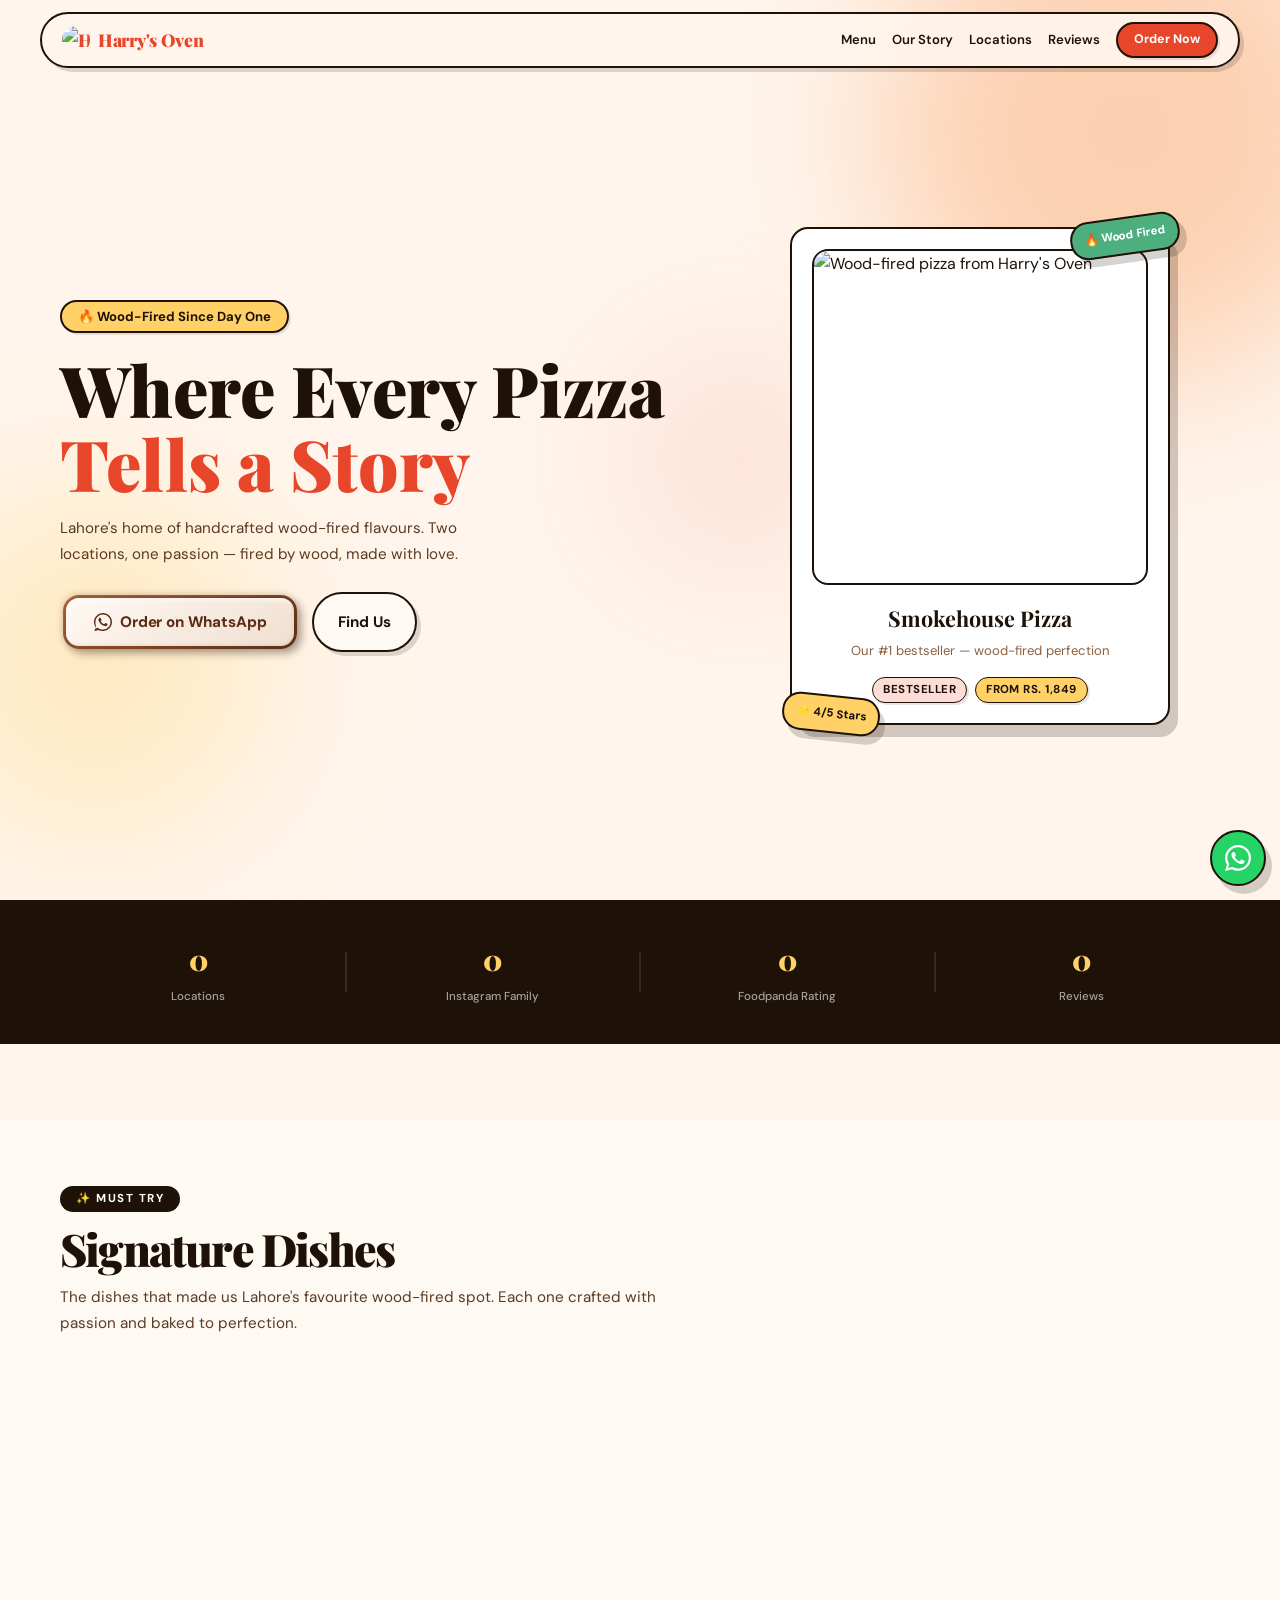
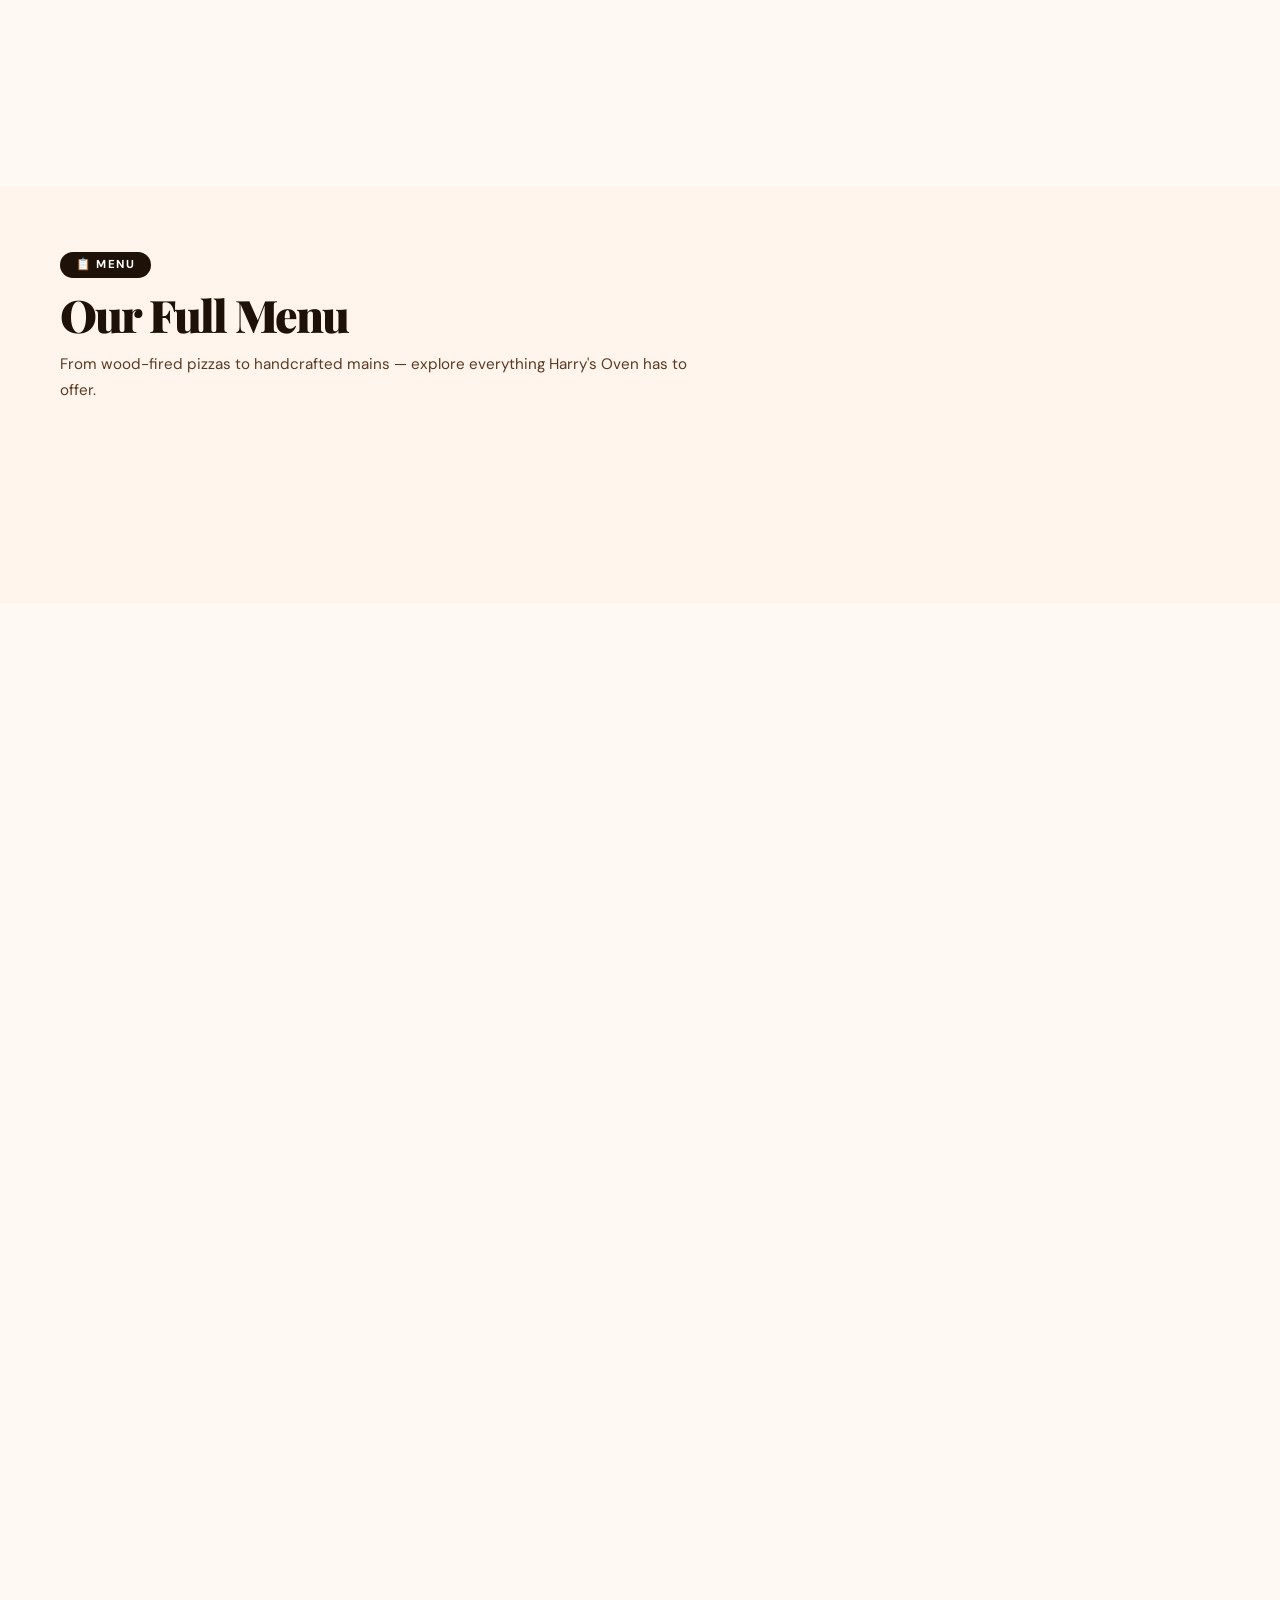
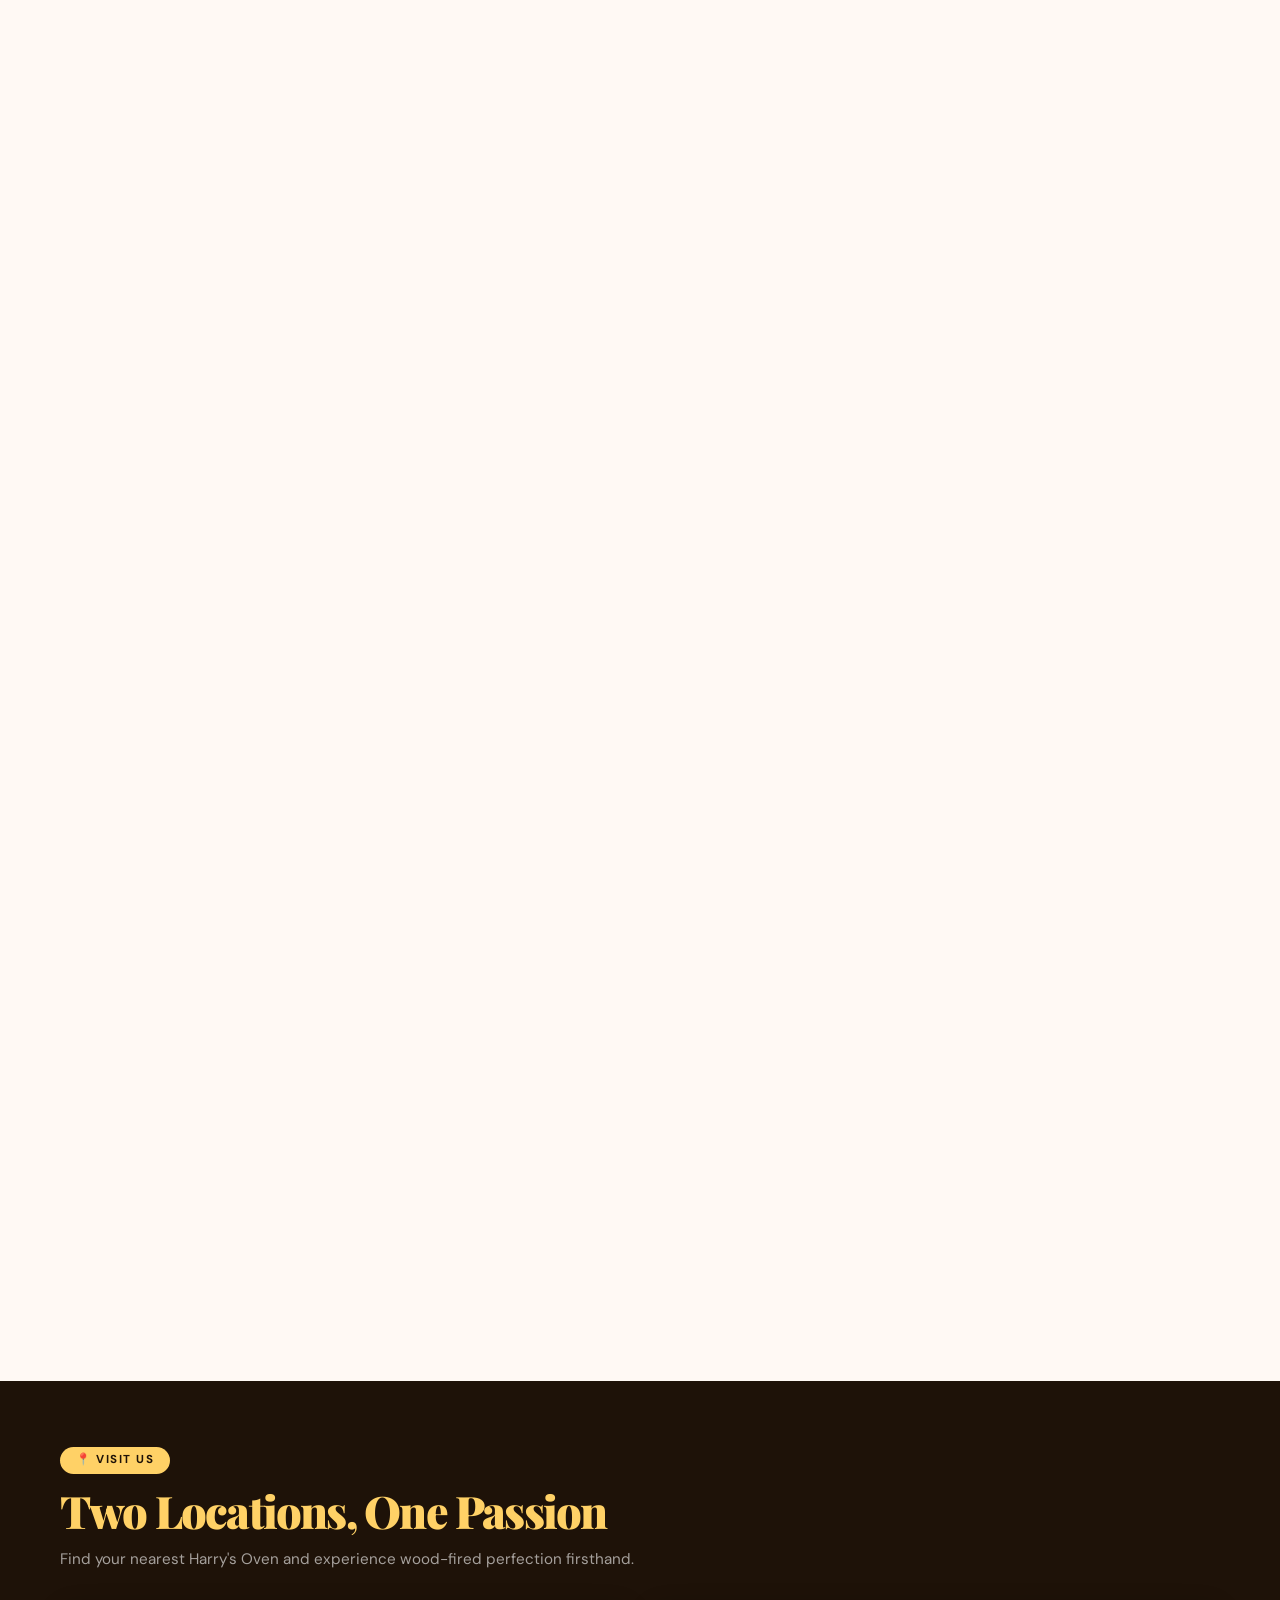
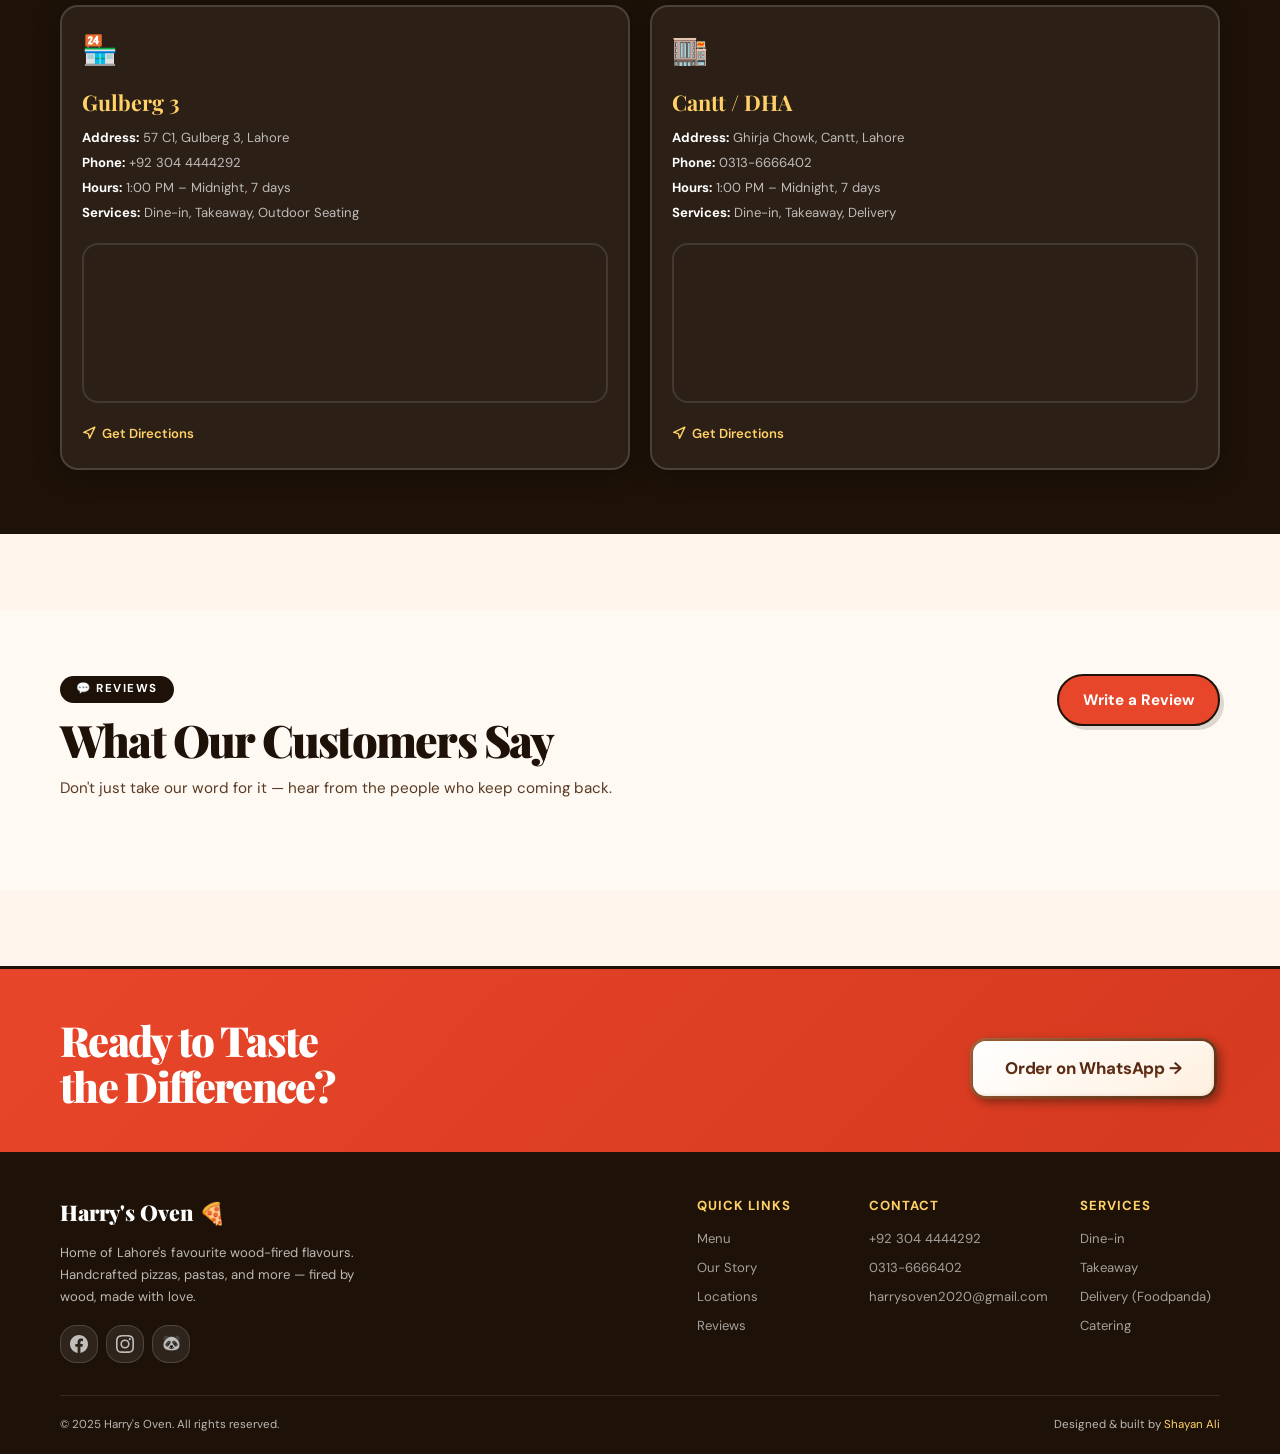
==== commit 5475328e: "feat: 6 major upgrades - review form, cinematic About Us, stylish loader, 3D buttons, premium typogr" ====
--- a/index.html
+++ b/index.html
@@ -21,6 +21,18 @@
   <meta name="twitter:title" content="Harry's Oven — Wood-Fired Pizza Lahore">
   <meta name="twitter:description" content="Home of Lahore's favourite wood-fired flavours. Handcrafted pizzas, pastas & more. Two locations.">
   <meta name="twitter:image" content="https://images.unsplash.com/photo-1574071318508-1cdbab80d002?w=1200&h=630&fit=crop">
+
+  <!-- PWA -->
+  <link rel="manifest" href="/manifest.json">
+  <meta name="theme-color" content="#E8462A">
+  <meta name="apple-mobile-web-app-capable" content="yes">
+  <meta name="apple-mobile-web-app-status-bar-style" content="default">
+  <meta name="apple-mobile-web-app-title" content="Harry's Oven">
+  <link rel="apple-touch-icon" href="/icons/icon-192.png">
+  <meta name="mobile-web-app-capable" content="yes">
+  <meta name="application-name" content="Harry's Oven">
+  <meta name="msapplication-TileColor" content="#E8462A">
+  <meta name="msapplication-navbutton-color" content="#E8462A">
 
   <!-- Fonts -->
   <link rel="preconnect" href="https://fonts.googleapis.com">
@@ -67,8 +79,13 @@
 
   <!-- ═══ LOADER ═══ -->
   <div id="loader">
-    <span>🍕</span>
+    <div class="loader-text" aria-label="Harry's Oven">
+      <span class="loader-letter" style="--letter-index:0">H</span><span class="loader-letter" style="--letter-index:1">a</span><span class="loader-letter" style="--letter-index:2">r</span><span class="loader-letter" style="--letter-index:3">r</span><span class="loader-letter" style="--letter-index:4">y</span><span class="loader-letter" style="--letter-index:5">'</span><span class="loader-letter" style="--letter-index:6">s</span><span class="loader-letter" style="--letter-index:7"> </span><span class="loader-letter" style="--letter-index:8">O</span><span class="loader-letter" style="--letter-index:9">v</span><span class="loader-letter" style="--letter-index:10">e</span><span class="loader-letter" style="--letter-index:11">n</span>
+    </div>
   </div>
+
+  <!-- ═══ CURSOR GLOW ═══ -->
+  <div id="cursor-glow"></div>
 
   <!-- ═══ BACK TO TOP ═══ -->
   <button id="back-to-top" aria-label="Back to top">
@@ -116,9 +133,11 @@
         <h1>Where Every Pizza <em>Tells a Story</em></h1>
         <p class="hero-sub">Lahore's home of handcrafted wood-fired flavours. Two locations, one passion — fired by wood, made with love.</p>
         <div class="hero-btns">
-          <a href="https://wa.me/923044444292?text=Hi%20Harry's%20Oven!%20I'd%20like%20to%20place%20an%20order." class="btn btn-primary" target="_blank" rel="noopener">
-            <svg width="18" height="18" viewBox="0 0 24 24" fill="currentColor"><path d="M17.472 14.382c-.297-.149-1.758-.867-2.03-.967-.273-.099-.471-.148-.67.15-.197.297-.767.966-.94 1.164-.173.199-.347.223-.644.075-.297-.15-1.255-.463-2.39-1.475-.883-.788-1.48-1.761-1.653-2.059-.173-.297-.018-.458.13-.606.134-.133.298-.347.446-.52.149-.174.198-.298.298-.497.099-.198.05-.371-.025-.52-.075-.149-.669-1.612-.916-2.207-.242-.579-.487-.5-.669-.51-.173-.008-.371-.01-.57-.01-.198 0-.52.074-.792.372-.272.297-1.04 1.016-1.04 2.479 0 1.462 1.065 2.875 1.213 3.074.149.198 2.096 3.2 5.077 4.487.709.306 1.262.489 1.694.625.712.227 1.36.195 1.871.118.571-.085 1.758-.719 2.006-1.413.248-.694.248-1.289.173-1.413-.074-.124-.272-.198-.57-.347z"/><path d="M12 0C5.373 0 0 5.373 0 12c0 2.625.846 5.059 2.284 7.034L.789 23.492a.5.5 0 00.611.611l4.458-1.495A11.952 11.952 0 0012 24c6.627 0 12-5.373 12-12S18.627 0 12 0zm0 22c-2.387 0-4.594-.768-6.39-2.068l-.446-.34-3.328 1.116 1.116-3.328-.34-.446A9.935 9.935 0 012 12C2 6.486 6.486 2 12 2s10 4.486 10 10-4.486 10-10 10z"/></svg>
-            Order on WhatsApp
+          <a href="https://wa.me/923044444292?text=Hi%20Harry's%20Oven!%20I'd%20like%20to%20place%20an%20order." class="neu-btn" target="_blank" rel="noopener">
+            <div class="neu-btn-outer"><div class="neu-btn-inner"><span>
+              <svg width="18" height="18" viewBox="0 0 24 24" fill="currentColor"><path d="M17.472 14.382c-.297-.149-1.758-.867-2.03-.967-.273-.099-.471-.148-.67.15-.197.297-.767.966-.94 1.164-.173.199-.347.223-.644.075-.297-.15-1.255-.463-2.39-1.475-.883-.788-1.48-1.761-1.653-2.059-.173-.297-.018-.458.13-.606.134-.133.298-.347.446-.52.149-.174.198-.298.298-.497.099-.198.05-.371-.025-.52-.075-.149-.669-1.612-.916-2.207-.242-.579-.487-.5-.669-.51-.173-.008-.371-.01-.57-.01-.198 0-.52.074-.792.372-.272.297-1.04 1.016-1.04 2.479 0 1.462 1.065 2.875 1.213 3.074.149.198 2.096 3.2 5.077 4.487.709.306 1.262.489 1.694.625.712.227 1.36.195 1.871.118.571-.085 1.758-.719 2.006-1.413.248-.694.248-1.289.173-1.413-.074-.124-.272-.198-.57-.347z"/><path d="M12 0C5.373 0 0 5.373 0 12c0 2.625.846 5.059 2.284 7.034L.789 23.492a.5.5 0 00.611.611l4.458-1.495A11.952 11.952 0 0012 24c6.627 0 12-5.373 12-12S18.627 0 12 0zm0 22c-2.387 0-4.594-.768-6.39-2.068l-.446-.34-3.328 1.116 1.116-3.328-.34-.446A9.935 9.935 0 012 12C2 6.486 6.486 2 12 2s10 4.486 10 10-4.486 10-10 10z"/></svg>
+              Order on WhatsApp
+            </span></div></div>
           </a>
           <a href="#locations" class="btn btn-secondary">Find Us</a>
         </div>
@@ -165,6 +184,9 @@
     </div>
   </div>
 
+  <!-- ═══ SECTION DIVIDER ═══ -->
+  <div class="section-divider" aria-hidden="true"><span class="divider-line"></span><span class="divider-icon">🔥</span><span class="divider-line"></span></div>
+
   <!-- ═══ SIGNATURE DISHES ═══ -->
   <section class="signature-section" id="signature">
     <div class="container">
@@ -194,22 +216,53 @@
     </div>
   </section>
 
-  <!-- ═══ OUR STORY ═══ -->
+  <!-- ═══ SECTION DIVIDER ═══ -->
+  <div class="section-divider" aria-hidden="true"><span class="divider-line"></span><span class="divider-icon">🔥</span><span class="divider-line"></span></div>
+
+  <!-- ═══ OUR STORY (Cinematic) ═══ -->
   <section class="story-section" id="story">
-    <div class="container">
-      <div class="story-visual">
-        <div class="float-chip chip-1">🔥 100% Wood Fired</div>
-        <div class="float-chip chip-2">🌿 Fresh Daily</div>
-        <div class="oven-card">
-          <img class="oven-card-img" src="https://images.unsplash.com/photo-1555396273-367ea4eb4db5?w=500&h=400&fit=crop" alt="Harry's Oven interior">
-          <p>"Nothing brings people together like good food."</p>
-        </div>
-      </div>
-      <div class="story-text">
+    <!-- Scene 1: Storefront -->
+    <div class="cinema-scene cinema-scene--storefront" data-reveal>
+      <div class="cinema-image-wrap cinema-slide-left">
+        <img src="/images/about-storefront.jpg" alt="Harry's Oven storefront at night, warm lights glowing" loading="lazy">
+      </div>
+      <div class="cinema-text-wrap cinema-slide-up">
         <div class="section-eyebrow">🧡 Our Story</div>
-        <h2>Fired by Wood, Made with Love</h2>
-        <p>Harry's Oven was born from a simple belief: that the best food comes from the most honest methods. Our wood-fired oven isn't just equipment — it's the heart of our kitchen.</p>
-        <p>Every pizza is handcrafted with fresh ingredients, every crust is fired to perfection, and every meal is meant to bring people together. That's the Harry's Oven way.</p>
+        <h2>Fired by Wood,<br>Made with Love</h2>
+        <p>It starts with a glow. A warm storefront on a cool Lahore evening, the scent of woodsmoke threading through the streets like a promise. That's Harry's Oven — a place that was never meant to be just another restaurant.</p>
+      </div>
+    </div>
+
+    <!-- Scene 2: Sauce -->
+    <div class="cinema-scene cinema-scene--sauce cinema-scene--reverse" data-reveal>
+      <div class="cinema-image-wrap cinema-slide-right">
+        <img src="/images/about-sauce.jpg" alt="Hands spreading fresh tomato sauce on pizza dough" loading="lazy">
+      </div>
+      <div class="cinema-text-wrap cinema-slide-up">
+        <h2>Every Spread<br>Tells a Story</h2>
+        <p>Before the oven, there are hands. Hands that knead, spread, and season with the kind of care that can't be taught. Our sauce isn't just a recipe — it's a ritual passed down, a slow simmer of San Marzano tomatoes and conviction.</p>
+      </div>
+    </div>
+
+    <!-- Scene 3: Chef -->
+    <div class="cinema-scene cinema-scene--chef" data-reveal>
+      <div class="cinema-image-wrap cinema-slide-bottom cinema-image-portrait">
+        <img src="/images/about-chef.jpg" alt="Chef in the kitchen crafting a wood-fired masterpiece" loading="lazy">
+      </div>
+      <div class="cinema-text-wrap cinema-slide-up">
+        <h2>The Fire<br>Behind the Flame</h2>
+        <p>Behind every great meal is someone who refuses to cut corners. Our chefs don't just cook — they craft. Each one trained in the art of wood-fired cooking, understanding that timing is everything and that patience is the secret ingredient no menu can list.</p>
+      </div>
+    </div>
+
+    <!-- Scene 4: Oven -->
+    <div class="cinema-scene cinema-scene--oven cinema-scene--reverse" data-reveal>
+      <div class="cinema-image-wrap cinema-slide-left">
+        <img src="/images/about-oven.jpg" alt="Inside the wood-fired oven, flames dancing" loading="lazy">
+      </div>
+      <div class="cinema-text-wrap cinema-slide-up">
+        <h2>Where Magic<br>Meets 900 Degrees</h2>
+        <p>And then — the oven. The heart of it all. 900 degrees of pure, wood-fired intensity that transforms dough into something extraordinary in under 90 seconds. That char? That's not a flaw. That's the signature of something real.</p>
         <div class="story-values">
           <span class="value-chip">🪵 Wood-Fired</span>
           <span class="value-chip">🌿 Fresh Ingredients</span>
@@ -257,24 +310,77 @@
     </div>
   </section>
 
+  <!-- ═══ SECTION DIVIDER ═══ -->
+  <div class="section-divider" aria-hidden="true"><span class="divider-line"></span><span class="divider-icon">🔥</span><span class="divider-line"></span></div>
+
   <!-- ═══ REVIEWS ═══ -->
   <section class="reviews-section" id="reviews">
     <div class="container">
-      <div class="section-eyebrow">💬 Reviews</div>
-      <h2>What Our Customers Say</h2>
-      <p class="section-lead">Don't just take our word for it — hear from the people who keep coming back.</p>
+      <div class="reviews-header">
+        <div>
+          <div class="section-eyebrow">💬 Reviews</div>
+          <h2>What Our Customers Say</h2>
+          <p class="section-lead">Don't just take our word for it — hear from the people who keep coming back.</p>
+        </div>
+        <button class="btn btn-primary" id="open-review-modal" type="button">Write a Review</button>
+      </div>
       <div class="reviews-grid" id="reviews-grid">
         <!-- Rendered by JS -->
       </div>
     </div>
   </section>
 
+  <!-- ═══ REVIEW MODAL ═══ -->
+  <div class="modal-overlay" id="review-modal-overlay">
+    <div class="modal" role="dialog" aria-modal="true" aria-labelledby="modal-title">
+      <button class="modal-close" id="close-review-modal" aria-label="Close">✕</button>
+      <h3 id="modal-title">Write a Review</h3>
+      <form id="review-form" novalidate>
+        <div class="form-group">
+          <label>Your Rating</label>
+          <div class="star-rating" id="star-rating">
+            <span class="star-input" data-value="1">★</span>
+            <span class="star-input" data-value="2">★</span>
+            <span class="star-input" data-value="3">★</span>
+            <span class="star-input" data-value="4">★</span>
+            <span class="star-input" data-value="5">★</span>
+          </div>
+          <input type="hidden" id="review-stars" name="stars" value="0" required>
+        </div>
+        <div class="form-group">
+          <label for="review-name">Your Name</label>
+          <input type="text" id="review-name" name="name" placeholder="e.g. Ahmed K." required minlength="2" maxlength="50">
+        </div>
+        <div class="form-group">
+          <label for="review-text">Your Review</label>
+          <textarea id="review-text" name="text" rows="4" placeholder="Tell us about your experience..." required minlength="10" maxlength="500"></textarea>
+        </div>
+        <div class="form-group">
+          <label for="review-platform">Platform</label>
+          <select id="review-platform" name="platform">
+            <option value="Foodpanda">Foodpanda</option>
+            <option value="Google">Google</option>
+            <option value="Facebook">Facebook</option>
+            <option value="Instagram">Instagram</option>
+            <option value="WhatsApp">WhatsApp</option>
+          </select>
+        </div>
+        <button type="submit" class="neu-btn neu-btn--submit">
+          <div class="neu-btn-outer"><div class="neu-btn-inner"><span>Submit Review</span></div></div>
+        </button>
+      </form>
+    </div>
+  </div>
+
+  <!-- ═══ SECTION DIVIDER ═══ -->
+  <div class="section-divider" aria-hidden="true"><span class="divider-line"></span><span class="divider-icon">🔥</span><span class="divider-line"></span></div>
+
   <!-- ═══ CTA BANNER ═══ -->
   <div class="cta-banner" id="contact">
     <div class="container">
       <h2>Ready to Taste the Difference?</h2>
-      <a href="https://wa.me/923044444292?text=Hi%20Harry's%20Oven!%20I'd%20like%20to%20place%20an%20order." class="btn btn-white" target="_blank" rel="noopener">
-        Order on WhatsApp →
+      <a href="https://wa.me/923044444292?text=Hi%20Harry's%20Oven!%20I'd%20like%20to%20place%20an%20order." class="neu-btn neu-btn--cta" target="_blank" rel="noopener">
+        <div class="neu-btn-outer"><div class="neu-btn-inner"><span>Order on WhatsApp →</span></div></div>
       </a>
     </div>
   </div>
--- a/css/style.css
+++ b/css/style.css
@@ -25,7 +25,7 @@
   --shadow-xl: 10px 16px 0px rgba(30,18,8,0.22);
 
   --r-pill:  9999px;
-  --r-card:  28px;
+  --r-card:  18px;
   --r-sm:    16px;
   --r-xs:    10px;
 
@@ -453,58 +453,7 @@
   border-top-color: #9e2010; border-right-color: #9e2010;
 }
 
-/* ── OUR STORY ──────────────────────────────────────────── */
-.story-section { background: var(--clr-cream); }
-.story-section .container {
-  display: flex; align-items: center;
-  gap: var(--sp-10); flex-wrap: wrap;
-}
-.story-visual {
-  flex: 1; min-width: 240px; max-width: 380px;
-  position: relative;
-}
-.oven-card {
-  background: var(--clr-brown);
-  border: 2.5px solid var(--clr-dark);
-  border-radius: var(--r-card);
-  padding: var(--sp-8) var(--sp-6);
-  box-shadow: var(--shadow-lg);
-  text-align: center; color: #fff;
-}
-.oven-card-img {
-  width: 100%; aspect-ratio: 4/3; object-fit: cover;
-  border-radius: var(--r-sm);
-  border: 2px solid rgba(255,255,255,0.2);
-  margin-bottom: var(--sp-4);
-}
-.oven-card p {
-  font-size: var(--fs-base); opacity: 0.85;
-  font-style: italic; line-height: 1.6;
-}
-.float-chip {
-  position: absolute;
-  border: 2px solid var(--clr-dark);
-  border-radius: var(--r-sm);
-  padding: var(--sp-2) var(--sp-3);
-  font-size: var(--fs-xs); font-weight: 700;
-  box-shadow: var(--shadow-md);
-  white-space: nowrap;
-}
-.chip-1 { background: var(--clr-yellow); top: -12px; right: -12px; transform: rotate(5deg); }
-.chip-2 { background: #D4F3E5; bottom: -12px; left: -12px; transform: rotate(-6deg); }
-
-.story-text { flex: 1; min-width: 260px; }
-.story-text h2 { margin-bottom: var(--sp-4); }
-.story-text p { font-size: var(--fs-base); color: var(--clr-text-mid); line-height: 1.8; margin-bottom: var(--sp-4); }
-.story-values { display: flex; gap: var(--sp-2); flex-wrap: wrap; margin-top: var(--sp-5); }
-.value-chip {
-  background: #fff;
-  border: 2px solid var(--clr-dark);
-  border-radius: var(--r-pill);
-  padding: 6px var(--sp-4);
-  font-size: var(--fs-sm); font-weight: 600;
-  box-shadow: var(--shadow-xs);
-}
+/* ── OUR STORY (original — replaced by Feature 2 cinematic) ─ */
 
 /* ── LOCATIONS ──────────────────────────────────────────── */
 .locations-section { background: var(--clr-dark); color: #fff; }
@@ -560,8 +509,9 @@
 .review-card:hover { transform: translate(-2px,-3px); }
 .review-stars { font-size: var(--fs-md); margin-bottom: var(--sp-2); color: var(--clr-yellow); }
 .review-text {
-  font-size: var(--fs-sm); line-height: 1.7;
-  color: var(--clr-text-mid); margin-bottom: var(--sp-3);
+  /* Premium typography applied via Feature 5 override below */
+  font-size: var(--fs-sm); line-height: 1.75;
+  color: #5A3A22; margin-bottom: var(--sp-3);
   font-style: italic;
 }
 .review-author { display: flex; align-items: center; gap: var(--sp-2); }
@@ -685,25 +635,7 @@
 .fade-in { opacity: 0; transform: translateY(20px); transition: opacity 0.5s var(--ease-out), transform 0.5s var(--ease-out); }
 .fade-in.visible { opacity: 1; transform: translateY(0); }
 
-/* ── LOADER OVERLAY ─────────────────────────────────────── */
-#loader {
-  position: fixed; inset: 0; z-index: 9999;
-  background: var(--clr-bg);
-  display: flex; align-items: center; justify-content: center;
-  transition: opacity 0.3s ease;
-}
-#loader span {
-  font-size: 3rem;
-  animation: loader-bounce 0.6s ease infinite alternate;
-}
-@keyframes loader-bounce {
-  from { transform: translateY(0); }
-  to   { transform: translateY(-12px); }
-}
-#loader.loaded {
-  opacity: 0;
-  pointer-events: none;
-}
+/* ── LOADER OVERLAY (replaced by Feature 3 above) ─────────── */
 
 /* ── BACK TO TOP BUTTON ─────────────────────────────────── */
 #back-to-top {
@@ -865,6 +797,538 @@
 }
 
 /* ═══════════════════════════════════════════════════════════
+   FEATURE 3: STYLISH LOADING SCREEN
+   ═══════════════════════════════════════════════════════════ */
+#loader {
+  position: fixed; inset: 0; z-index: 9999;
+  background: linear-gradient(135deg, #5C2E15 0%, #3A1A0A 40%, #7B3D1E 100%);
+  display: flex; align-items: center; justify-content: center;
+  flex-direction: column;
+  transition: opacity 0.5s cubic-bezier(0.25, 1, 0.5, 1);
+  will-change: opacity;
+}
+.loader-text {
+  display: flex;
+  font-family: var(--ff-display);
+  font-size: clamp(2.5rem, 7vw, 4.5rem);
+  font-weight: 900;
+  font-style: italic;
+  color: var(--clr-cream);
+  letter-spacing: -0.04em;
+  will-change: transform, opacity;
+}
+.loader-letter {
+  display: inline-block;
+  opacity: 0;
+  transform: translateY(20px);
+  animation: loader-letter-in 0.4s cubic-bezier(0.25, 1, 0.5, 1) calc(var(--letter-index) * 60ms) both;
+  will-change: transform, opacity;
+}
+@keyframes loader-letter-in {
+  0% { opacity: 0; transform: translateY(20px); }
+  100% { opacity: 1; transform: translateY(0); }
+}
+.loader-text.letters-done {
+  animation: loader-pulse 0.5s cubic-bezier(0.25, 1, 0.5, 1) both;
+}
+@keyframes loader-pulse {
+  0% { transform: scale(1); }
+  50% { transform: scale(1.06); }
+  100% { transform: scale(1); }
+}
+#loader.loaded {
+  opacity: 0;
+  pointer-events: none;
+}
+
+/* ═══════════════════════════════════════════════════════════
+   FEATURE 4: 3D NEUMORPHIC BUTTONS
+   ═══════════════════════════════════════════════════════════ */
+.neu-btn {
+  position: relative;
+  display: inline-flex;
+  align-items: center;
+  justify-content: center;
+  text-decoration: none;
+  padding: 3px;
+  border: none;
+  background: none;
+  cursor: pointer;
+  border-radius: 18px;
+  min-height: 52px;
+  font-family: var(--ff-body);
+  will-change: transform;
+  transition: transform 0.2s cubic-bezier(0.25, 1, 0.5, 1);
+}
+.neu-btn:hover { transform: translateY(-2px); }
+.neu-btn:active { transform: translateY(1px); }
+
+.neu-btn-outer {
+  display: flex;
+  align-items: center;
+  justify-content: center;
+  width: 100%;
+  height: 100%;
+  padding: 3px;
+  border-radius: 16px;
+  background: linear-gradient(145deg, #9E5A30, #5C2E15);
+  box-shadow:
+    4px 4px 8px rgba(30, 18, 8, 0.4),
+    -2px -2px 6px rgba(160, 90, 40, 0.15),
+    inset 1px 1px 2px rgba(255, 255, 255, 0.1);
+}
+
+.neu-btn-inner {
+  display: flex;
+  align-items: center;
+  justify-content: center;
+  gap: 8px;
+  width: 100%;
+  padding: 12px 28px;
+  border-radius: 13px;
+  background: linear-gradient(145deg, #FFF9F4, #F0DFD0);
+  box-shadow:
+    inset 2px 2px 4px rgba(255, 255, 255, 0.8),
+    inset -1px -1px 3px rgba(120, 60, 20, 0.12);
+  transition: box-shadow 0.2s ease;
+}
+.neu-btn:hover .neu-btn-inner {
+  box-shadow:
+    inset 2px 2px 4px rgba(255, 255, 255, 0.9),
+    inset -1px -1px 4px rgba(120, 60, 20, 0.18);
+}
+
+.neu-btn-inner span {
+  display: inline-flex;
+  align-items: center;
+  gap: 8px;
+  font-weight: 800;
+  font-size: 0.95rem;
+  background: linear-gradient(180deg, #3A1A0A 0%, #7B3D1E 100%);
+  -webkit-background-clip: text;
+  -webkit-text-fill-color: transparent;
+  background-clip: text;
+  letter-spacing: -0.01em;
+}
+.neu-btn-inner span svg {
+  -webkit-text-fill-color: initial;
+  fill: #5C2E15;
+  flex-shrink: 0;
+}
+
+/* CTA variant - lighter bg for CTA banner */
+.neu-btn--cta .neu-btn-inner {
+  background: linear-gradient(145deg, #fff, #FFF0E0);
+  padding: 14px 32px;
+}
+.neu-btn--cta .neu-btn-inner span {
+  font-size: 1.05rem;
+}
+
+/* Submit variant */
+.neu-btn--submit {
+  width: 100%;
+  min-height: 52px;
+  margin-top: var(--sp-4);
+}
+
+/* ═══════════════════════════════════════════════════════════
+   FEATURE 5: PREMIUM CARD TYPOGRAPHY
+   ═══════════════════════════════════════════════════════════ */
+.sig-card-name {
+  font-family: var(--ff-display);
+  font-size: 1.05rem; font-weight: 800;
+  letter-spacing: -0.02em;
+  margin-bottom: 4px;
+}
+.sig-card-desc {
+  font-size: var(--fs-sm); color: #5A3A22;
+  line-height: 1.6; margin-bottom: var(--sp-3);
+}
+.sig-price {
+  font-weight: 800; color: var(--clr-red); font-size: var(--fs-base);
+  font-variant-numeric: tabular-nums;
+  letter-spacing: -0.01em;
+}
+.sig-badge {
+  letter-spacing: 0.04em;
+  text-transform: uppercase;
+}
+
+.menu-card-name {
+  font-family: var(--ff-display);
+  font-size: 1.05rem; font-weight: 800;
+  letter-spacing: -0.02em;
+  margin-bottom: 4px;
+}
+.menu-card-desc {
+  font-size: var(--fs-sm); color: #5A3A22;
+  line-height: 1.6; margin-bottom: var(--sp-3);
+}
+.menu-price {
+  font-weight: 800; color: var(--clr-red); font-size: var(--fs-base);
+  font-variant-numeric: tabular-nums;
+  letter-spacing: -0.01em;
+}
+.menu-badge {
+  letter-spacing: 0.04em;
+  text-transform: uppercase;
+}
+
+/* Section headings */
+h2 {
+  text-wrap: balance;
+  letter-spacing: -0.04em;
+}
+.section-lead {
+  max-width: 65ch;
+}
+
+/* ═══════════════════════════════════════════════════════════
+   FEATURE 1: REVIEW MODAL
+   ═══════════════════════════════════════════════════════════ */
+.reviews-header {
+  display: flex;
+  align-items: flex-start;
+  justify-content: space-between;
+  gap: var(--sp-4);
+  flex-wrap: wrap;
+  margin-bottom: var(--sp-6);
+}
+.reviews-header .section-lead { margin-bottom: 0; }
+
+.modal-overlay {
+  position: fixed; inset: 0; z-index: 10000;
+  background: rgba(30, 18, 8, 0.5);
+  backdrop-filter: blur(6px);
+  -webkit-backdrop-filter: blur(6px);
+  display: flex; align-items: center; justify-content: center;
+  padding: var(--sp-5);
+  opacity: 0; pointer-events: none;
+  transition: opacity 0.3s var(--ease-out);
+}
+.modal-overlay.open { opacity: 1; pointer-events: all; }
+
+.modal {
+  background: var(--clr-cream);
+  border: 2.5px solid var(--clr-dark);
+  border-radius: 18px;
+  padding: var(--sp-6);
+  max-width: 460px; width: 100%;
+  box-shadow: var(--shadow-xl);
+  position: relative;
+  transform: translateY(20px);
+  transition: transform 0.3s var(--ease-out);
+}
+.modal-overlay.open .modal { transform: translateY(0); }
+
+.modal-close {
+  position: absolute; top: 12px; right: 12px;
+  width: 36px; height: 36px;
+  border: 2px solid var(--clr-dark);
+  border-radius: 50%;
+  background: #fff;
+  font-size: 1rem;
+  display: flex; align-items: center; justify-content: center;
+  cursor: pointer;
+  transition: background var(--t-fast), color var(--t-fast);
+}
+.modal-close:hover { background: var(--clr-red); color: #fff; }
+
+.modal h3 {
+  font-family: var(--ff-display);
+  font-size: var(--fs-lg);
+  font-weight: 900;
+  margin-bottom: var(--sp-5);
+  letter-spacing: -0.02em;
+}
+
+.form-group {
+  margin-bottom: var(--sp-4);
+}
+.form-group label {
+  display: block;
+  font-weight: 600;
+  font-size: var(--fs-sm);
+  margin-bottom: var(--sp-2);
+  color: var(--clr-text-mid);
+}
+.form-group input,
+.form-group textarea,
+.form-group select {
+  width: 100%;
+  padding: 10px 14px;
+  font-family: var(--ff-body);
+  font-size: var(--fs-base);
+  color: var(--clr-text);
+  background: #fff;
+  border: 2px solid var(--clr-dark);
+  border-radius: 12px;
+  box-shadow: var(--shadow-xs);
+  transition: box-shadow var(--t-fast);
+  -webkit-appearance: none;
+  appearance: none;
+}
+.form-group select {
+  background-image: url("data:image/svg+xml,%3Csvg xmlns='http://www.w3.org/2000/svg' width='12' height='12' viewBox='0 0 24 24' fill='none' stroke='%231E1208' stroke-width='3' stroke-linecap='round' stroke-linejoin='round'%3E%3Cpolyline points='6 9 12 15 18 9'%3E%3C/polyline%3E%3C/svg%3E");
+  background-repeat: no-repeat;
+  background-position: right 14px center;
+  padding-right: 36px;
+}
+.form-group input:focus,
+.form-group textarea:focus,
+.form-group select:focus {
+  outline: none;
+  box-shadow: var(--shadow-xs), 0 0 0 3px rgba(232, 70, 42, 0.2);
+}
+.form-group textarea { resize: vertical; min-height: 80px; }
+.form-group input.error,
+.form-group textarea.error {
+  border-color: var(--clr-red);
+}
+
+/* Star rating interactive */
+.star-rating {
+  display: flex; gap: 4px;
+}
+.star-input {
+  font-size: 1.8rem;
+  color: #D4C8BC;
+  cursor: pointer;
+  transition: color 0.15s, transform 0.15s;
+  line-height: 1;
+  min-width: 44px;
+  min-height: 44px;
+  display: inline-flex;
+  align-items: center;
+  justify-content: center;
+}
+.star-input:hover { transform: scale(1.15); }
+.star-input.active { color: var(--clr-yellow); }
+.star-input.hover-preview { color: var(--clr-yellow); opacity: 0.7; }
+
+/* Toast notification */
+.toast {
+  position: fixed;
+  bottom: 24px;
+  left: 50%;
+  transform: translateX(-50%) translateY(20px);
+  background: #fff;
+  border: 2.5px solid var(--clr-dark);
+  border-radius: 14px;
+  padding: var(--sp-3) var(--sp-5);
+  box-shadow: var(--shadow-lg);
+  font-weight: 700;
+  font-size: var(--fs-sm);
+  z-index: 10001;
+  opacity: 0;
+  transition: opacity 0.3s, transform 0.3s var(--ease-out);
+  pointer-events: none;
+  white-space: nowrap;
+}
+.toast.show {
+  opacity: 1;
+  transform: translateX(-50%) translateY(0);
+}
+
+/* ═══════════════════════════════════════════════════════════
+   FEATURE 2: CINEMATIC ABOUT US
+   ═══════════════════════════════════════════════════════════ */
+.story-section {
+  background: var(--clr-cream);
+  padding: 0;
+}
+.cinema-scene {
+  display: flex;
+  align-items: center;
+  gap: var(--sp-10);
+  max-width: 1200px;
+  margin: 0 auto;
+  padding: var(--sp-16) var(--sp-5);
+  overflow: hidden;
+}
+.cinema-scene--reverse {
+  flex-direction: row-reverse;
+}
+.cinema-image-wrap {
+  flex: 1.2;
+  min-width: 0;
+  border-radius: 18px;
+  overflow: hidden;
+  border: 2.5px solid var(--clr-dark);
+  box-shadow: var(--shadow-lg);
+  will-change: transform, opacity;
+  /* Initial hidden state for scroll reveal */
+  opacity: 0;
+  transition: opacity 0.8s cubic-bezier(0.25, 1, 0.5, 1), transform 0.8s cubic-bezier(0.25, 1, 0.5, 1);
+}
+.cinema-image-wrap img {
+  width: 100%;
+  height: 100%;
+  object-fit: cover;
+  display: block;
+  aspect-ratio: 4/3;
+}
+.cinema-image-portrait img {
+  aspect-ratio: 3/4;
+  max-height: 480px;
+}
+.cinema-slide-left {
+  transform: translateX(-60px);
+}
+.cinema-slide-right {
+  transform: translateX(60px);
+}
+.cinema-slide-bottom {
+  transform: translateY(50px);
+}
+
+/* Revealed state */
+.cinema-scene.revealed .cinema-slide-left,
+.cinema-scene.revealed .cinema-slide-right,
+.cinema-scene.revealed .cinema-slide-bottom {
+  opacity: 1;
+  transform: translate(0, 0);
+}
+
+.cinema-text-wrap {
+  flex: 1;
+  min-width: 0;
+  will-change: transform, opacity;
+  opacity: 0;
+  transform: translateY(30px);
+  transition: opacity 0.8s cubic-bezier(0.25, 1, 0.5, 1) 0.15s, transform 0.8s cubic-bezier(0.25, 1, 0.5, 1) 0.15s;
+}
+.cinema-scene.revealed .cinema-text-wrap {
+  opacity: 1;
+  transform: translateY(0);
+}
+.cinema-text-wrap h2 {
+  margin-bottom: var(--sp-4);
+}
+.cinema-text-wrap p {
+  font-size: var(--fs-base);
+  color: var(--clr-text-mid);
+  line-height: 1.8;
+  max-width: 65ch;
+}
+.cinema-text-wrap .section-eyebrow {
+  margin-bottom: var(--sp-3);
+}
+.story-values {
+  display: flex; gap: var(--sp-2); flex-wrap: wrap; margin-top: var(--sp-5);
+}
+.value-chip {
+  background: #fff;
+  border: 2px solid var(--clr-dark);
+  border-radius: var(--r-pill);
+  padding: 6px var(--sp-4);
+  font-size: var(--fs-sm); font-weight: 600;
+  box-shadow: var(--shadow-xs);
+}
+
+/* ═══════════════════════════════════════════════════════════
+   FEATURE 6: WOW FACTOR
+   ═══════════════════════════════════════════════════════════ */
+
+/* 1. Cursor glow */
+#cursor-glow {
+  position: fixed;
+  width: 120px;
+  height: 120px;
+  border-radius: 50%;
+  background: radial-gradient(circle, rgba(232, 70, 42, 0.04) 0%, transparent 70%);
+  pointer-events: none;
+  mix-blend-mode: multiply;
+  z-index: 9998;
+  transform: translate(-50%, -50%);
+  transition: opacity 0.3s;
+  opacity: 0;
+  will-change: transform;
+}
+#cursor-glow.active { opacity: 1; }
+
+/* 2. Stats counter pulse */
+@keyframes stat-pulse {
+  0% { transform: scale(1); }
+  50% { transform: scale(1.1); }
+  100% { transform: scale(1); }
+}
+.stat-num.pulse {
+  animation: stat-pulse 0.3s cubic-bezier(0.25, 1, 0.5, 1);
+}
+
+/* 3. Review stars shimmer on hover */
+.review-card {
+  position: relative;
+}
+.review-stars {
+  transition: filter 0.3s;
+}
+.review-card:hover .review-stars {
+  filter: drop-shadow(0 0 4px rgba(255, 209, 102, 0.6));
+}
+
+/* 4. Menu card image parallax on hover */
+.menu-card,
+.sig-card {
+  position: relative;
+  overflow: hidden;
+}
+.menu-card-img,
+.sig-card-img {
+  transition: transform 0.4s var(--ease-out);
+}
+.menu-card:hover .menu-card-img,
+.sig-card:hover .sig-card-img {
+  transform: scale(1.08);
+}
+
+/* 5. Section divider */
+.section-divider {
+  display: flex;
+  align-items: center;
+  justify-content: center;
+  gap: 12px;
+  padding: var(--sp-6) var(--sp-5);
+  opacity: 0;
+  transform: translateY(10px);
+  transition: opacity 0.6s cubic-bezier(0.25, 1, 0.5, 1), transform 0.6s cubic-bezier(0.25, 1, 0.5, 1);
+}
+.section-divider.revealed {
+  opacity: 1;
+  transform: translateY(0);
+}
+.divider-line {
+  width: 40px;
+  height: 2px;
+  background: var(--clr-text-light);
+  opacity: 0.3;
+  border-radius: 1px;
+  position: relative;
+}
+.divider-line::before {
+  content: '· ·';
+  position: absolute;
+  font-size: 0.5rem;
+  letter-spacing: 3px;
+  color: var(--clr-text-light);
+  opacity: 0.5;
+  top: 50%;
+  transform: translateY(-50%);
+}
+.divider-line:first-child::before {
+  right: -20px;
+}
+.divider-line:last-child::before {
+  left: -20px;
+}
+.divider-icon {
+  font-size: 1.1rem;
+  opacity: 0.5;
+}
+
+/* ═══════════════════════════════════════════════════════════
    RESPONSIVE — Comprehensive Mobile Breakpoints
    ═══════════════════════════════════════════════════════════ */
 
@@ -899,9 +1363,15 @@
   .hero-btns { justify-content: center; }
   .hero-visual { max-width: 360px; width: 100%; }
 
-  /* Story: stack vertically */
-  .story-section .container { flex-direction: column; text-align: center; }
-  .story-visual { max-width: 320px; margin: 0 auto; }
+  /* Story: stack vertically on cinema scenes */
+  .cinema-scene,
+  .cinema-scene--reverse {
+    flex-direction: column;
+    text-align: center;
+    gap: var(--sp-6);
+  }
+  .cinema-image-wrap { max-width: 360px; width: 100%; }
+  .cinema-text-wrap p { margin-left: auto; margin-right: auto; }
   .story-values { justify-content: center; }
 
   /* Center section leads */
@@ -1000,13 +1470,28 @@
   .menu-badge { font-size: 0.65rem; padding: 2px 8px; }
   .sold-ribbon { top: 8px; font-size: 0.6rem; padding: 3px 8px; }
 
-  /* ─── OUR STORY ─── */
-  .story-section .container { flex-direction: column; }
-  .story-visual { max-width: 280px; margin: 0 auto; }
-  /* Hide float-chips on mobile to prevent overflow */
-  .float-chip { display: none; }
-  .story-text { text-align: left; }
-  .story-values { justify-content: flex-start; }
+  /* ─── OUR STORY (cinematic mobile) ─── */
+  .cinema-scene,
+  .cinema-scene--reverse {
+    flex-direction: column;
+    text-align: center;
+    padding: var(--sp-8) var(--sp-4);
+  }
+  .cinema-image-wrap { max-width: 280px; width: 100%; }
+  .cinema-slide-left,
+  .cinema-slide-right,
+  .cinema-slide-bottom {
+    transform: none;
+  }
+  .cinema-text-wrap {
+    transform: none;
+  }
+  .cinema-scene .cinema-image-wrap,
+  .cinema-scene .cinema-text-wrap {
+    opacity: 1;
+  }
+  .cinema-text-wrap p { margin-left: auto; margin-right: auto; font-size: var(--fs-sm); }
+  .story-values { justify-content: center; }
 
   /* ─── LOCATIONS ─── */
   .locations-grid { grid-template-columns: 1fr; }
@@ -1015,6 +1500,8 @@
   /* ─── REVIEWS ─── */
   .reviews-grid { grid-template-columns: 1fr; }
   .review-card { padding: var(--sp-4); }
+  .reviews-header { flex-direction: column; align-items: flex-start; }
+  #open-review-modal { width: 100%; text-align: center; }
 
   /* ─── CTA BANNER: stack text + button ─── */
   .cta-banner { padding: var(--sp-8) var(--sp-4); }
@@ -1109,11 +1596,15 @@
   .menu-sizes { gap: 4px; }
   .size-chip { padding: 4px 8px; font-size: 0.6rem; min-height: 32px; }
 
-  /* ─── OUR STORY ─── */
-  .story-section .container { gap: var(--sp-6); }
-  .oven-card { padding: var(--sp-5) var(--sp-4); }
-  .oven-card p { font-size: var(--fs-sm); }
-  .story-text p { font-size: var(--fs-sm); }
+  /* ─── OUR STORY (cinematic small mobile) ─── */
+  .cinema-scene,
+  .cinema-scene--reverse {
+    padding: var(--sp-6) var(--sp-3);
+    gap: var(--sp-4);
+  }
+  .cinema-image-wrap { max-width: 240px; }
+  .cinema-text-wrap h2 { font-size: clamp(1.3rem, 5vw, 1.8rem); }
+  .cinema-text-wrap p { font-size: var(--fs-xs); }
   .story-values { gap: var(--sp-1); }
   .value-chip { padding: 6px 12px; font-size: var(--fs-xs); min-height: 44px; display: inline-flex; align-items: center; }
 
@@ -1201,8 +1692,9 @@
   .menu-tabs { gap: 4px; }
   .tab-btn { padding: 6px 10px; font-size: 0.6rem; }
 
-  /* ─── OUR STORY ─── */
-  .oven-card { padding: var(--sp-4) var(--sp-3); }
+  /* ─── OUR STORY (cinematic extra small) ─── */
+  .cinema-text-wrap h2 { font-size: 1.2rem; }
+  .cinema-image-wrap { max-width: 200px; }
   .value-chip { font-size: 0.6rem; padding: 4px 8px; }
 
   /* ─── CTA BANNER ─── */
@@ -1235,4 +1727,27 @@
   .whatsapp-float { animation: none; }
   .fade-in { opacity: 1; transform: none; transition: none; }
   .cta-banner { animation: none; }
-}
+  /* Feature 3: Loader - instant letters */
+  .loader-letter { animation: none; opacity: 1; transform: none; }
+  .loader-text.letters-done { animation: none; }
+  /* Feature 2: Cinema - instant reveal */
+  .cinema-image-wrap,
+  .cinema-text-wrap {
+    opacity: 1; transform: none; transition: none;
+  }
+  .cinema-slide-left,
+  .cinema-slide-right,
+  .cinema-slide-bottom {
+    transform: none;
+  }
+  /* Feature 6: Wow factor - disable */
+  .stat-num.pulse { animation: none; }
+  .review-card:hover .review-stars { filter: none; }
+  .section-divider { opacity: 1; transform: none; transition: none; }
+  #cursor-glow { display: none; }
+  /* Neumorphic hover */
+  .neu-btn:hover { transform: none; }
+  /* Card hover */
+  .menu-card:hover .menu-card-img,
+  .sig-card:hover .sig-card-img { transform: none; }
+}
